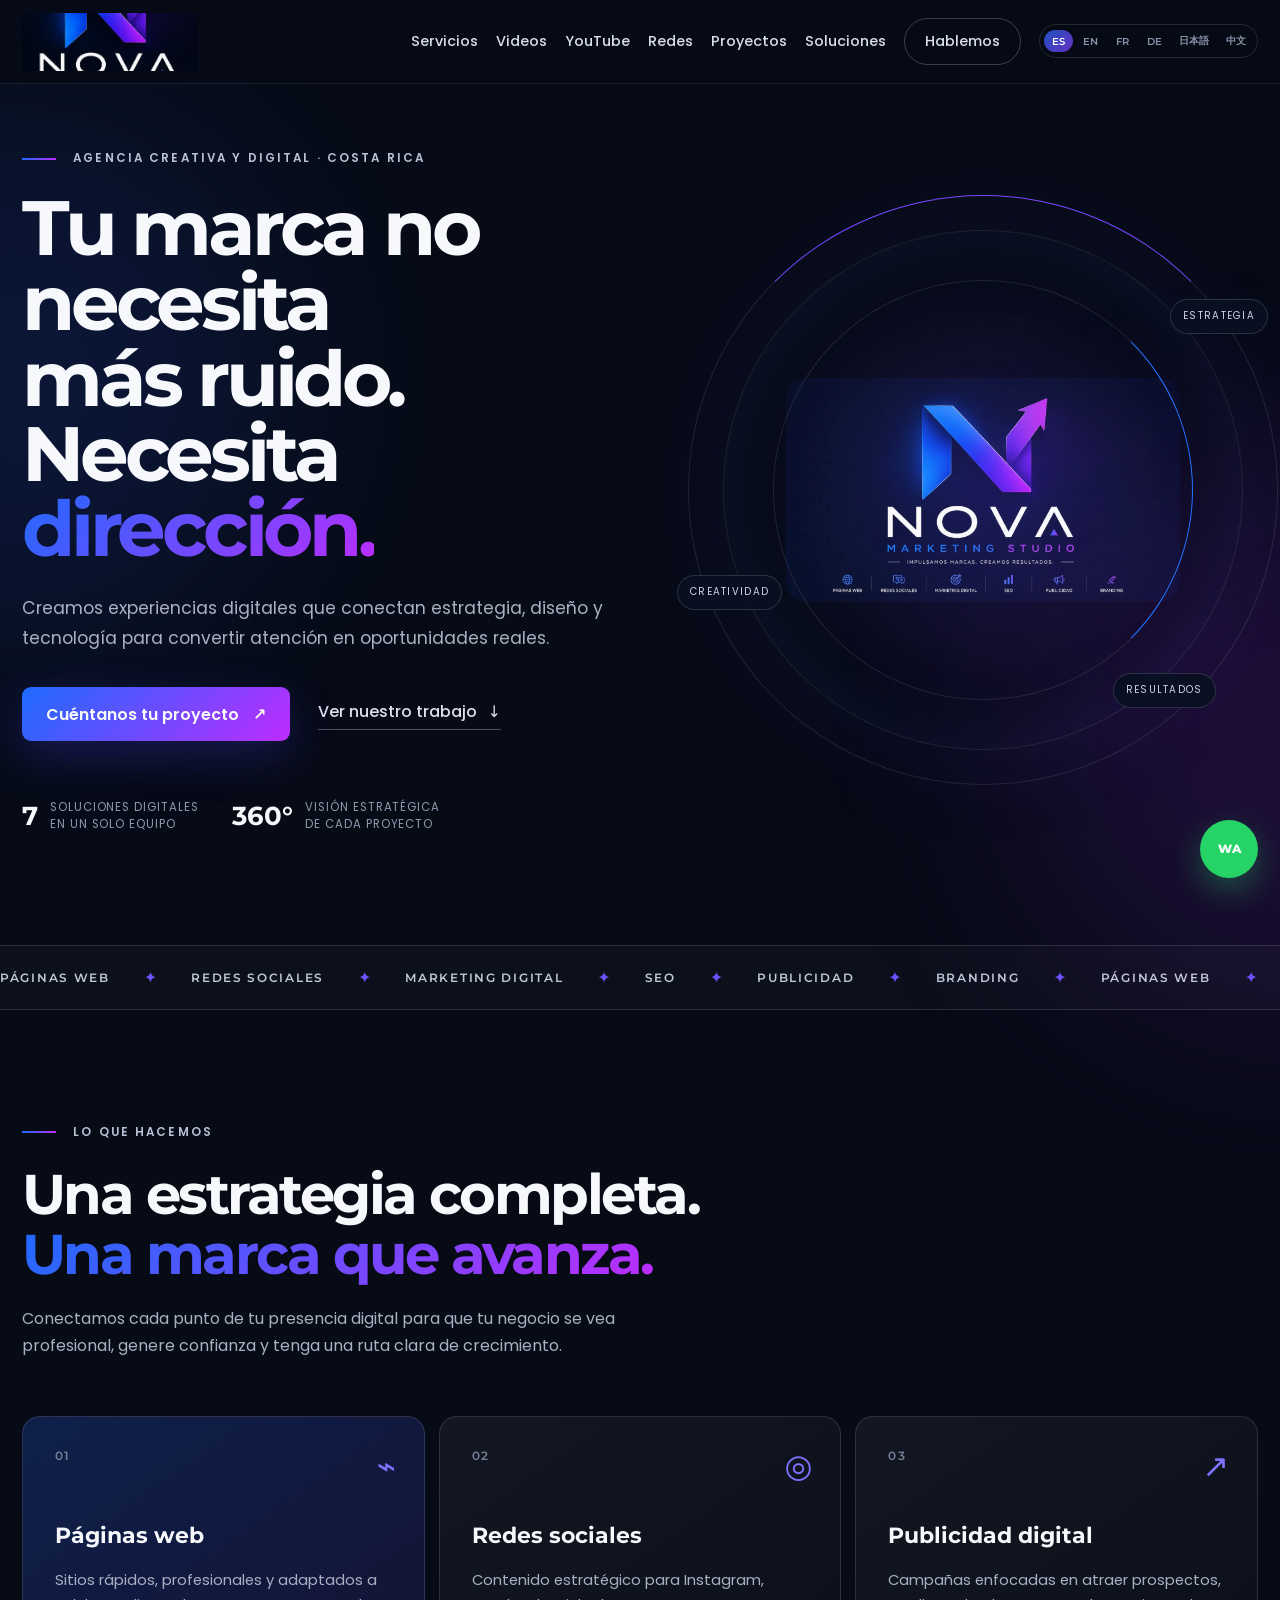
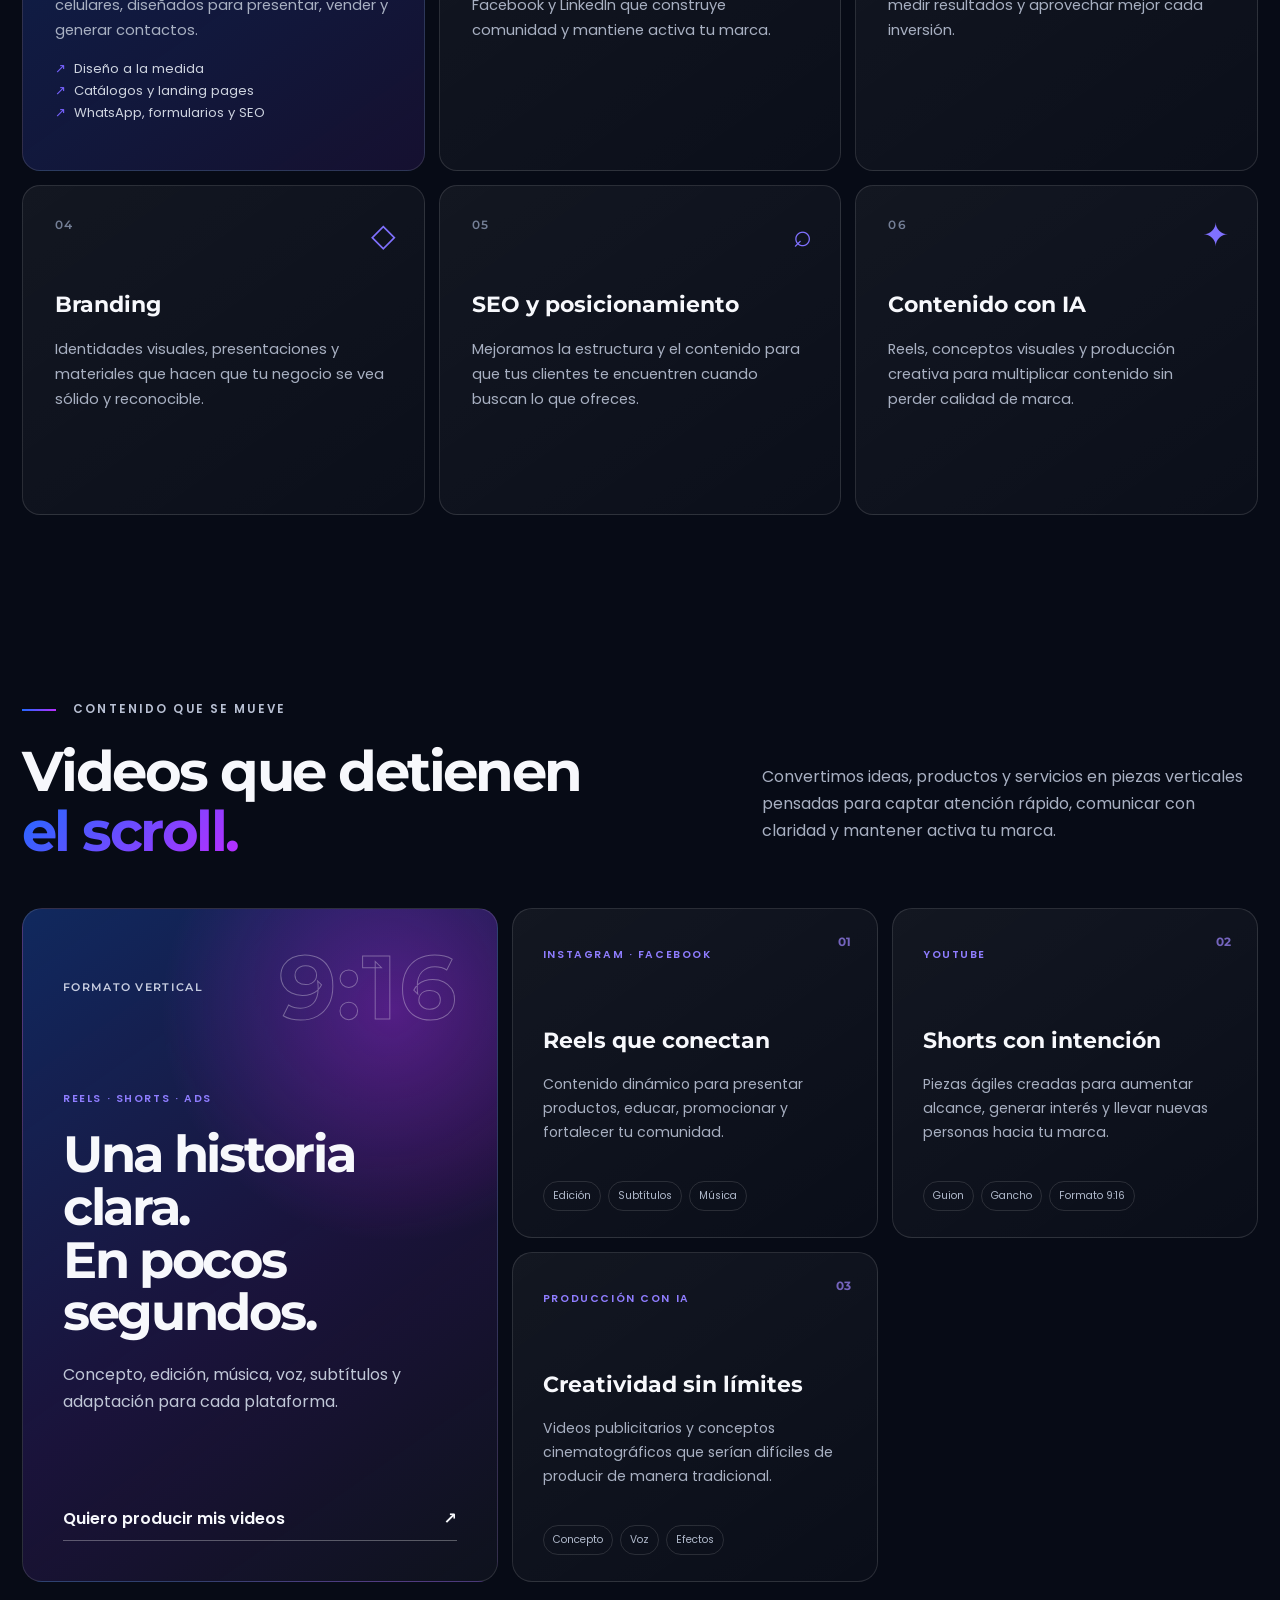
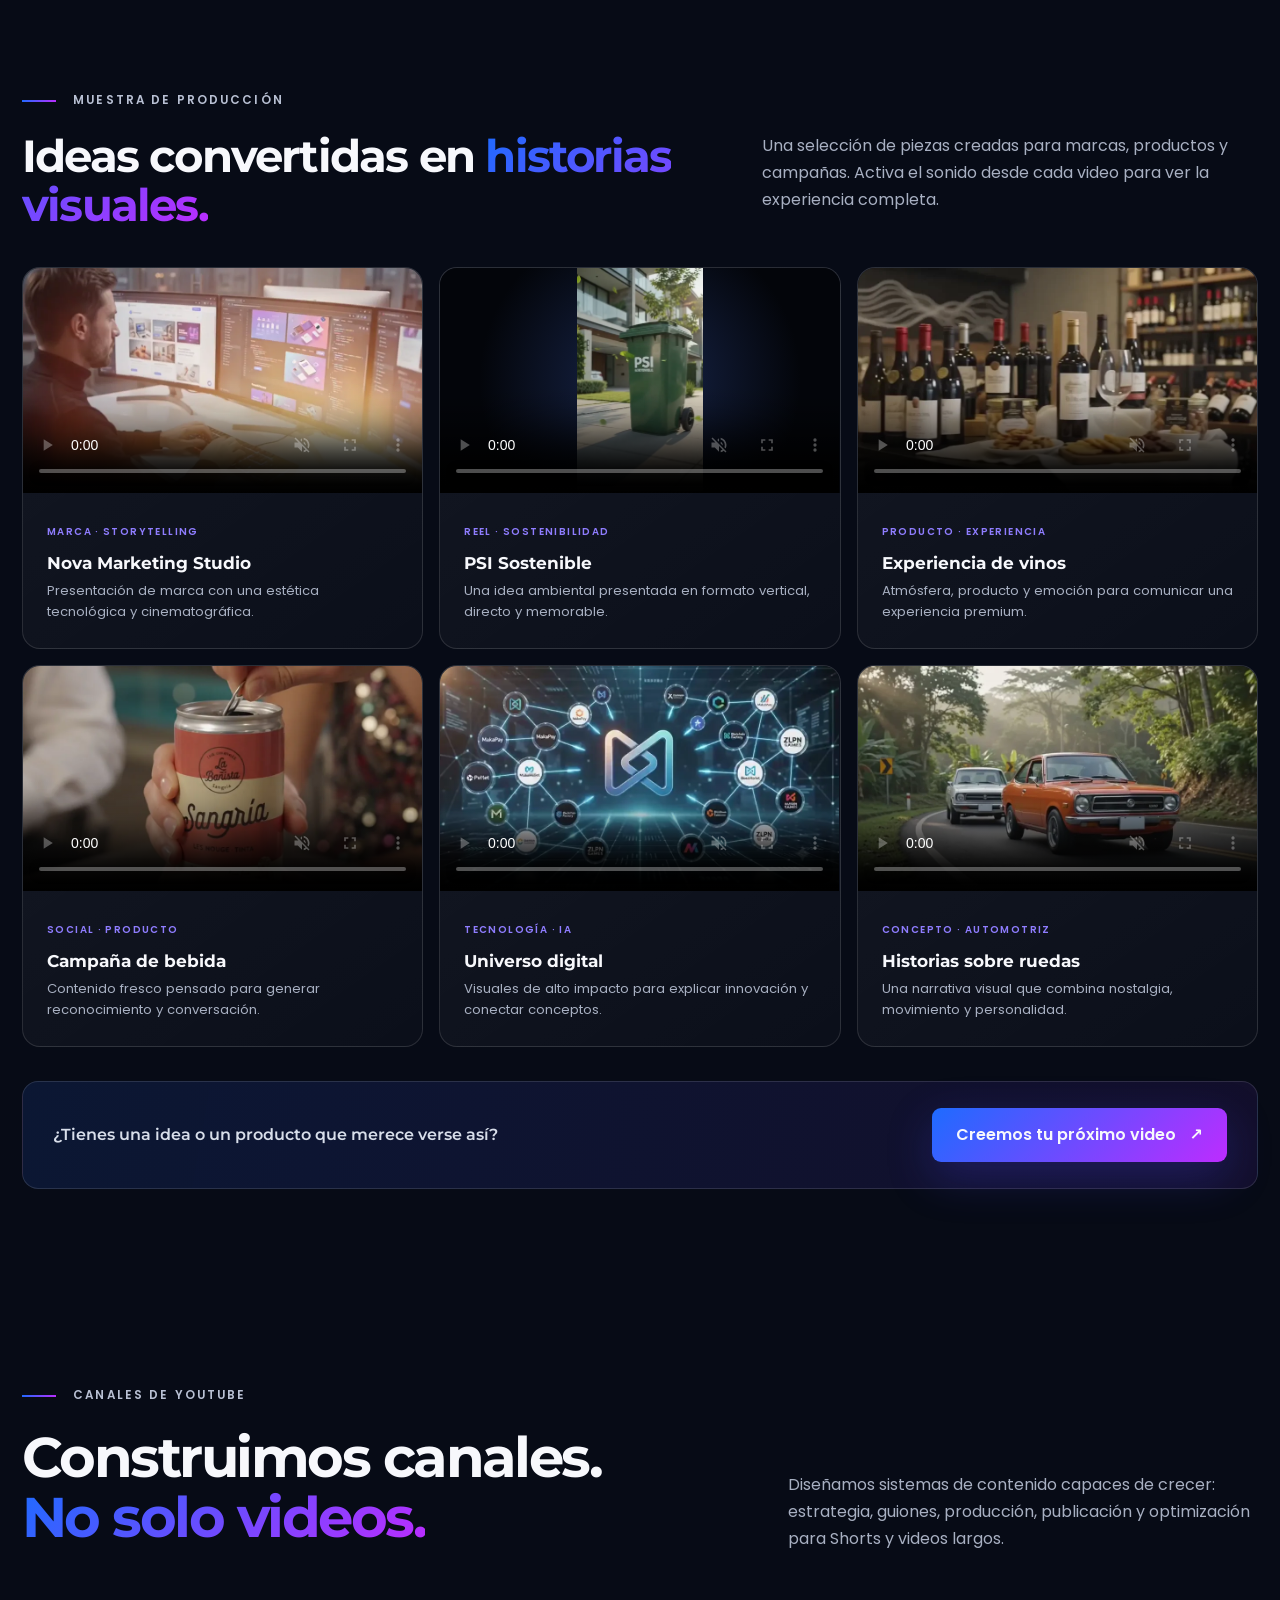
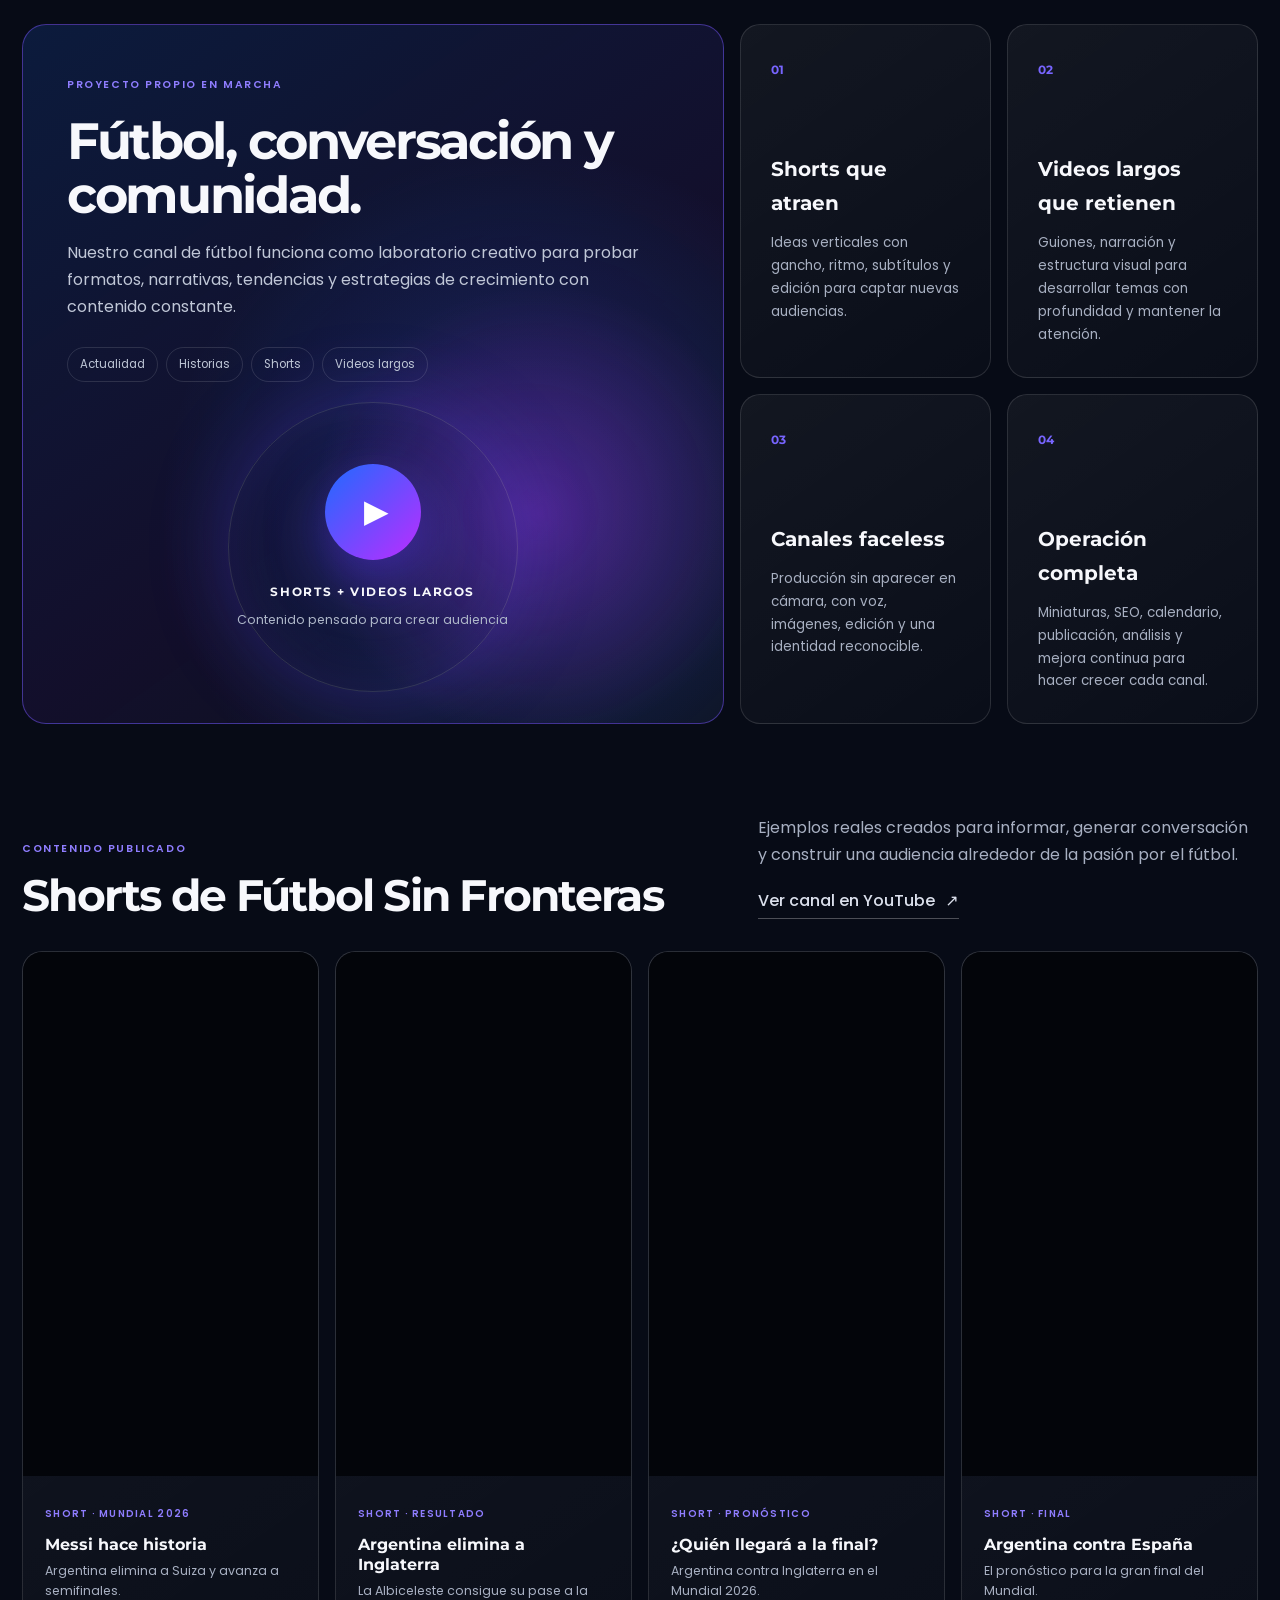
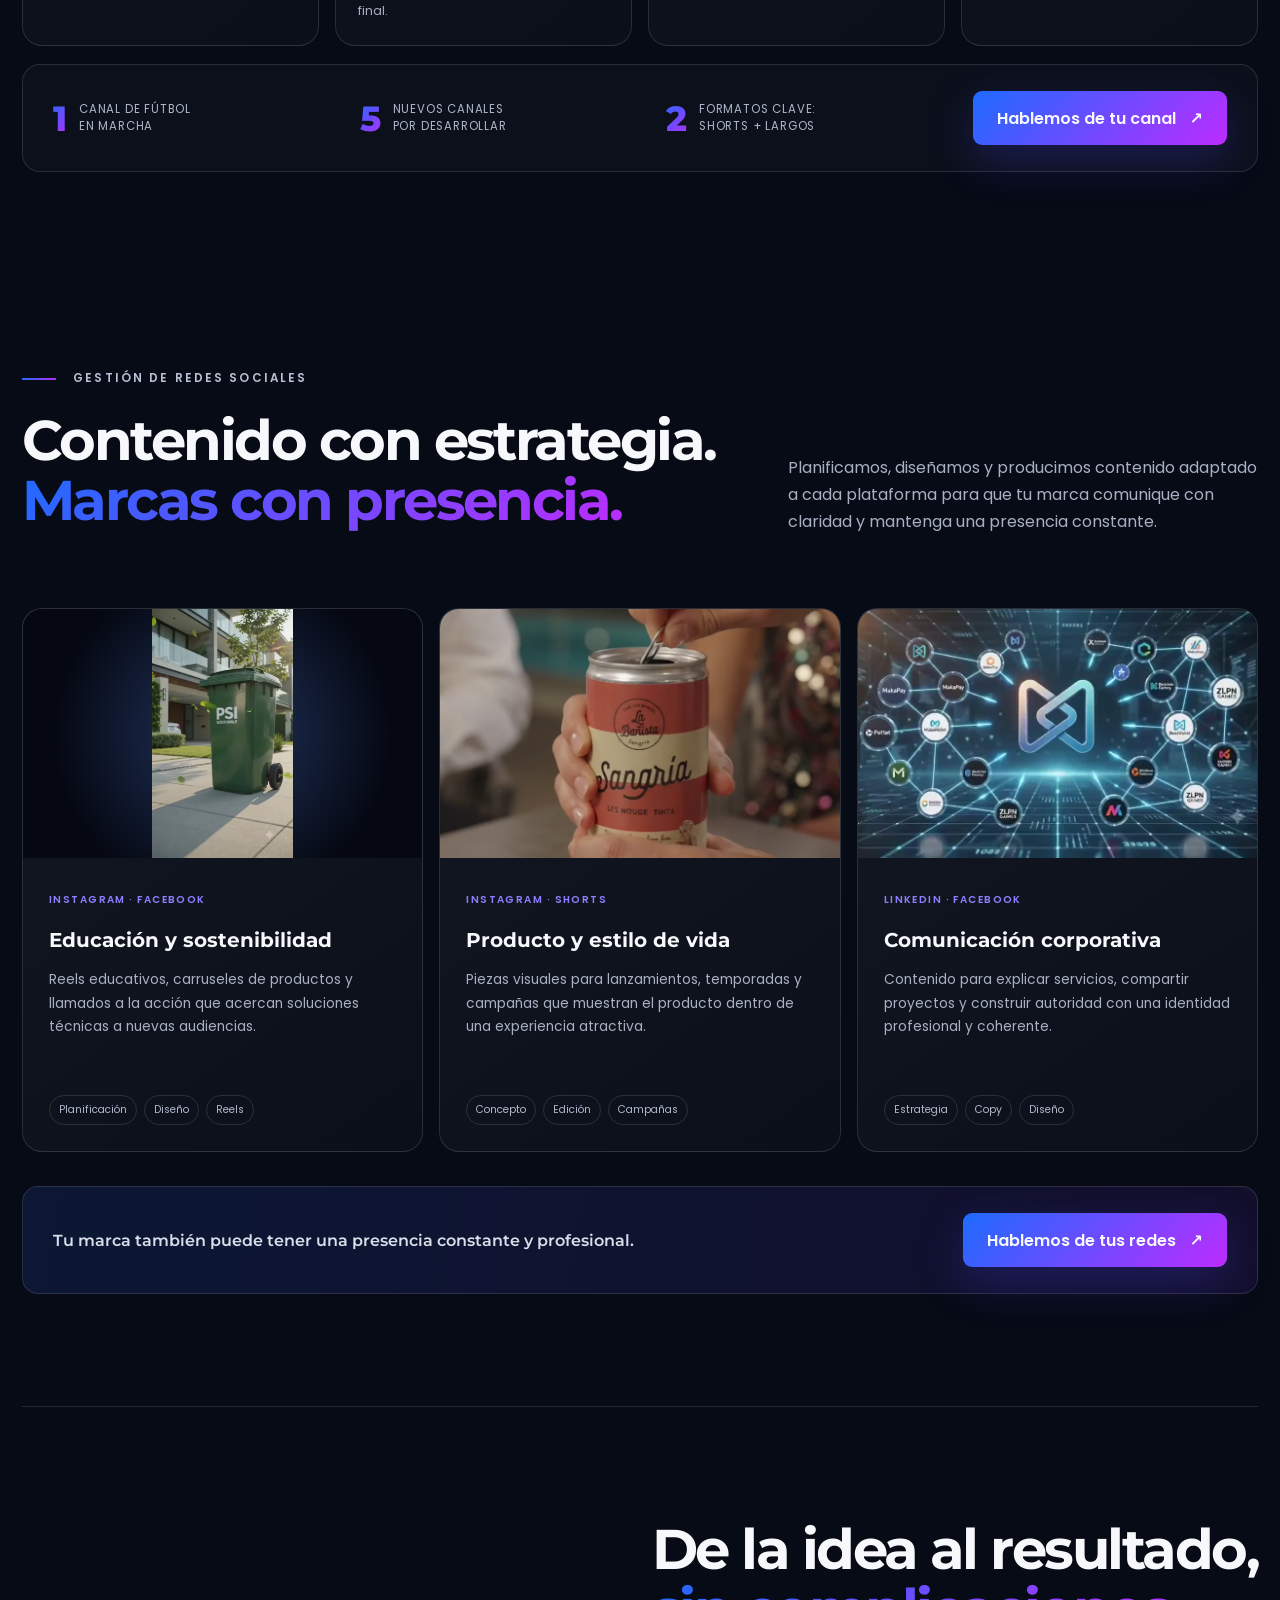
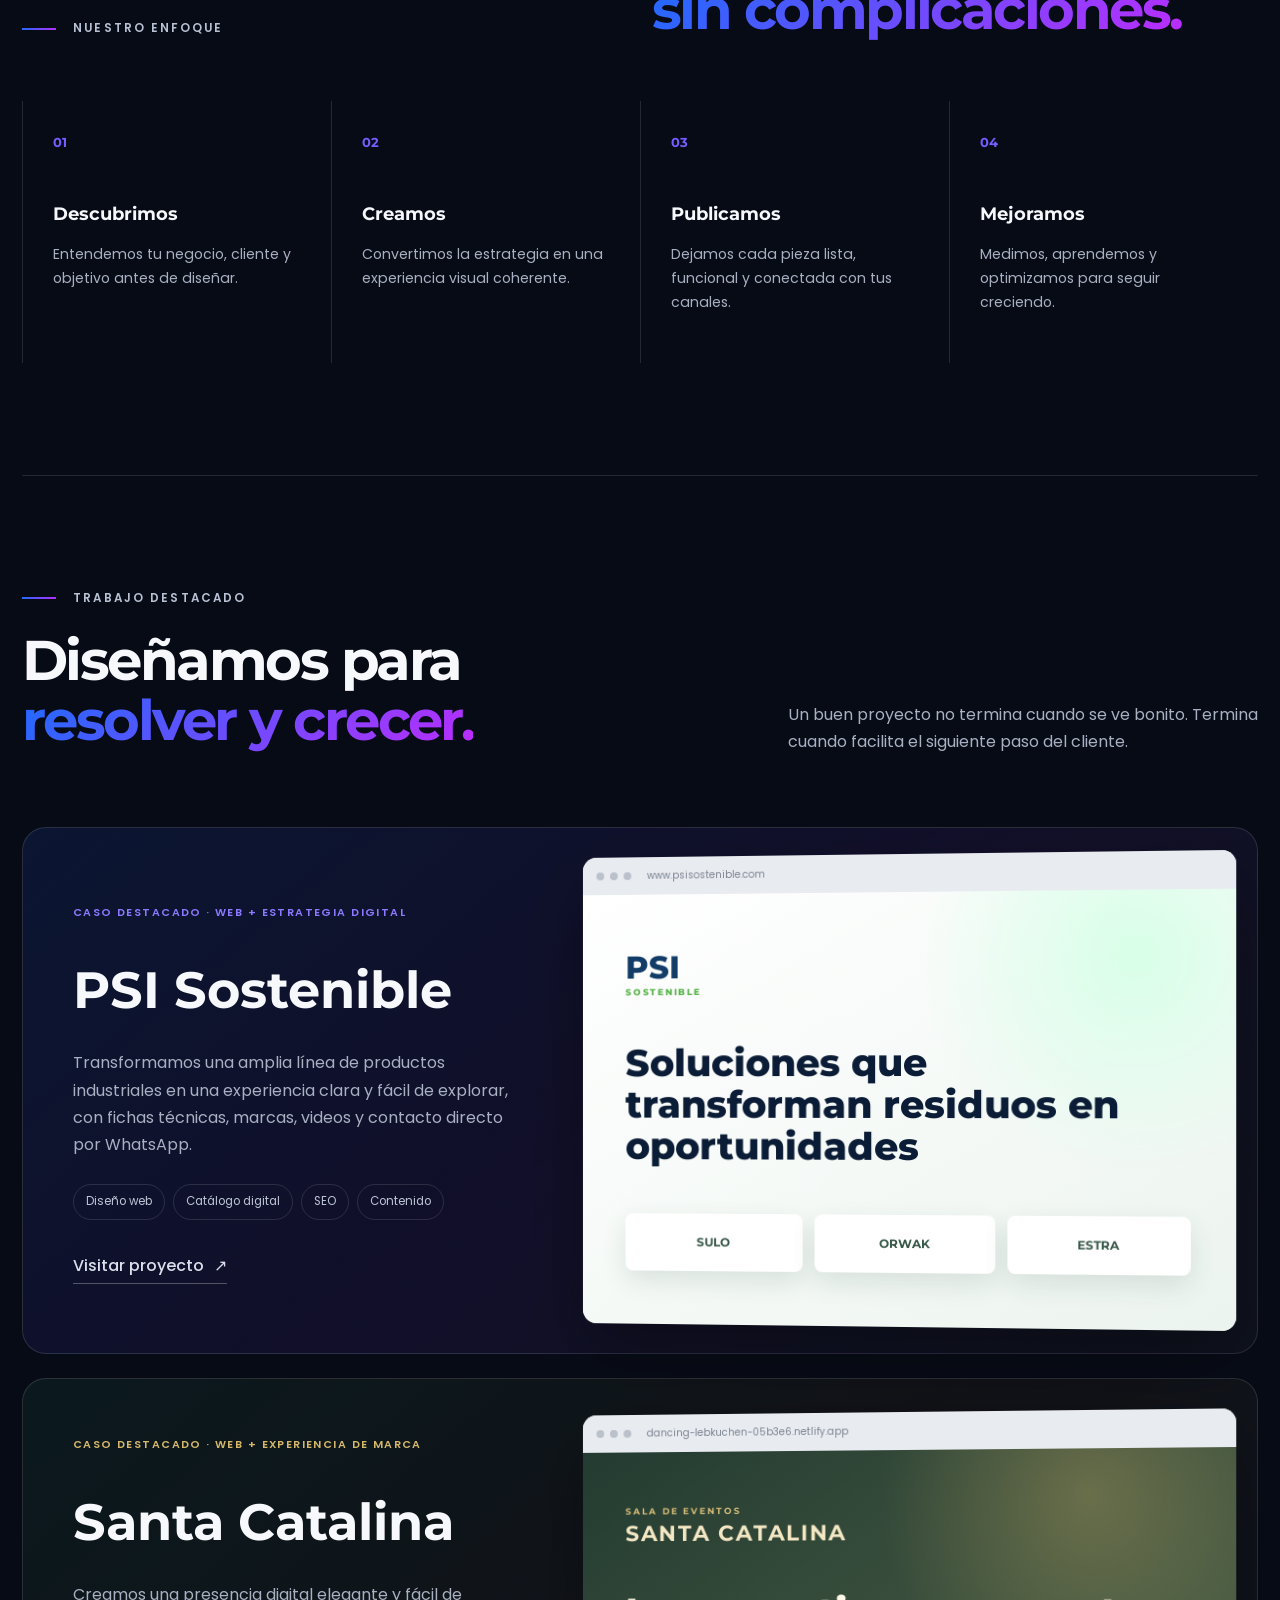
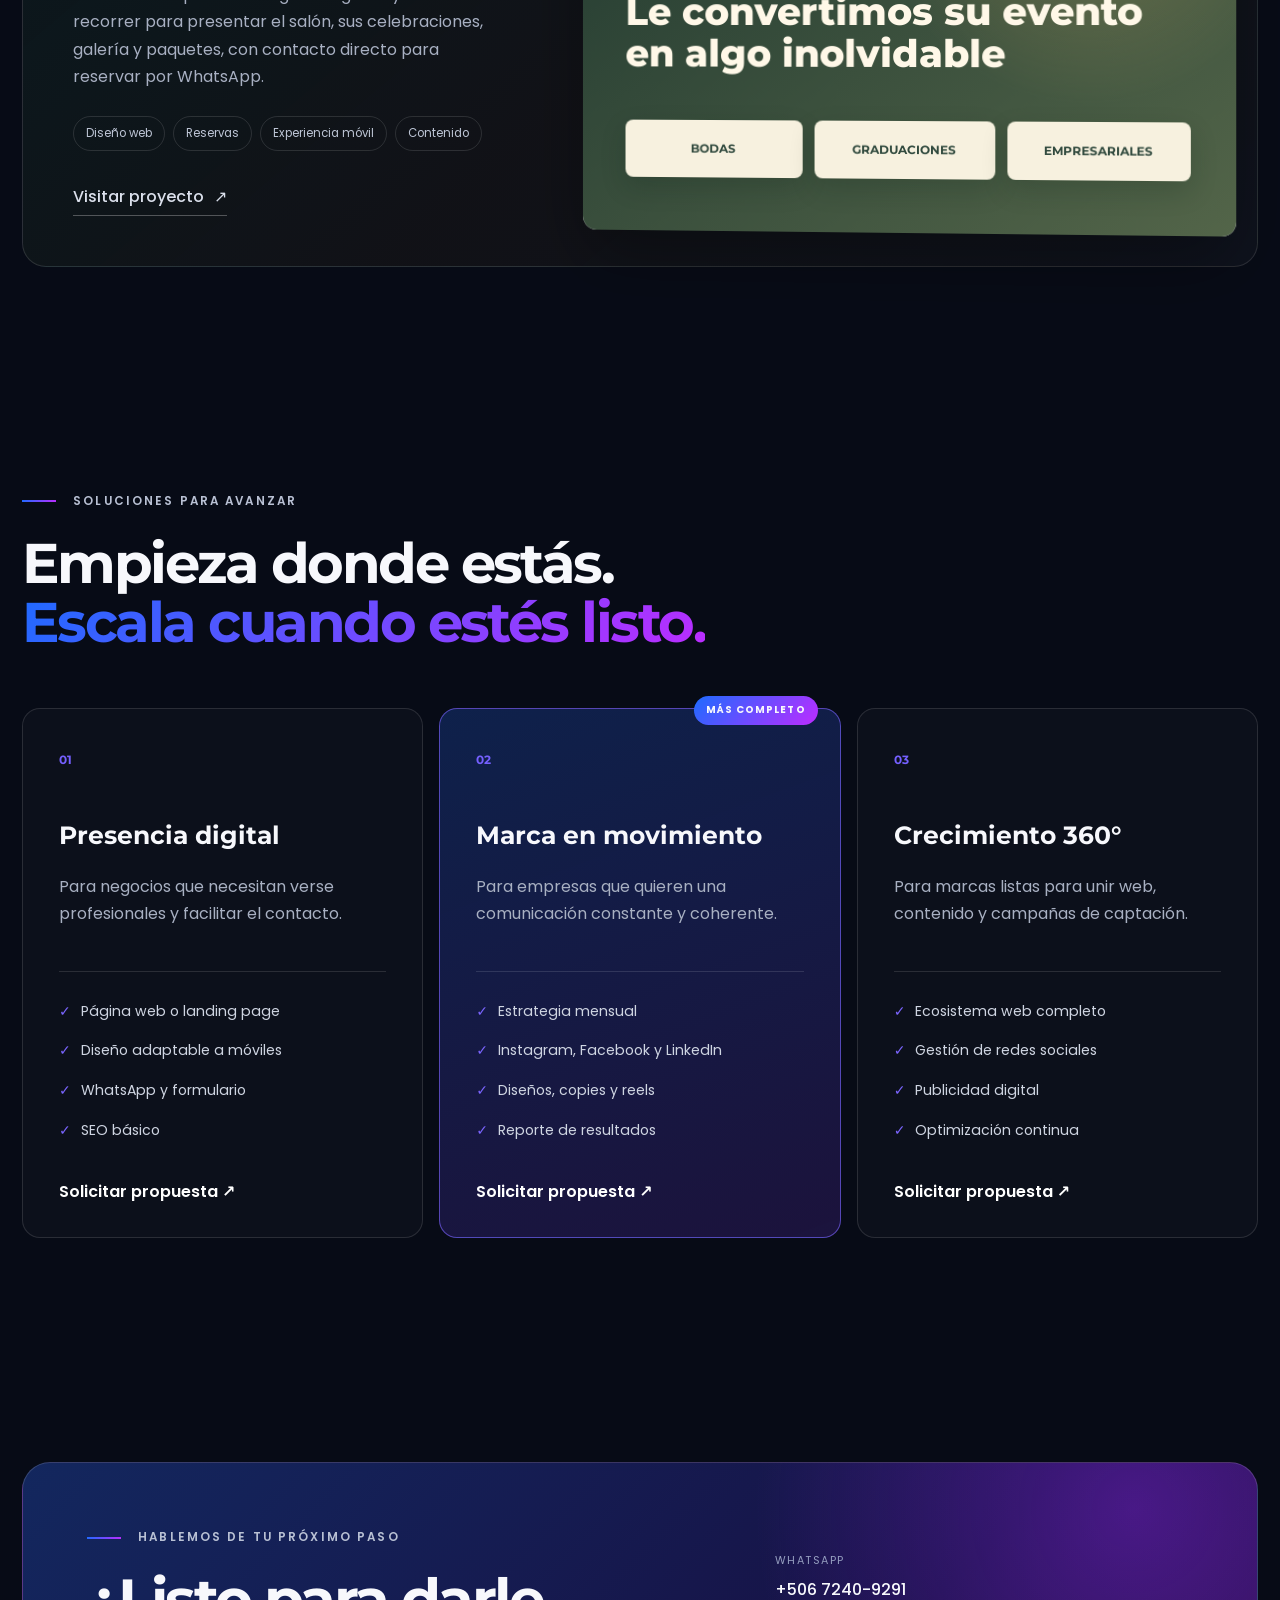
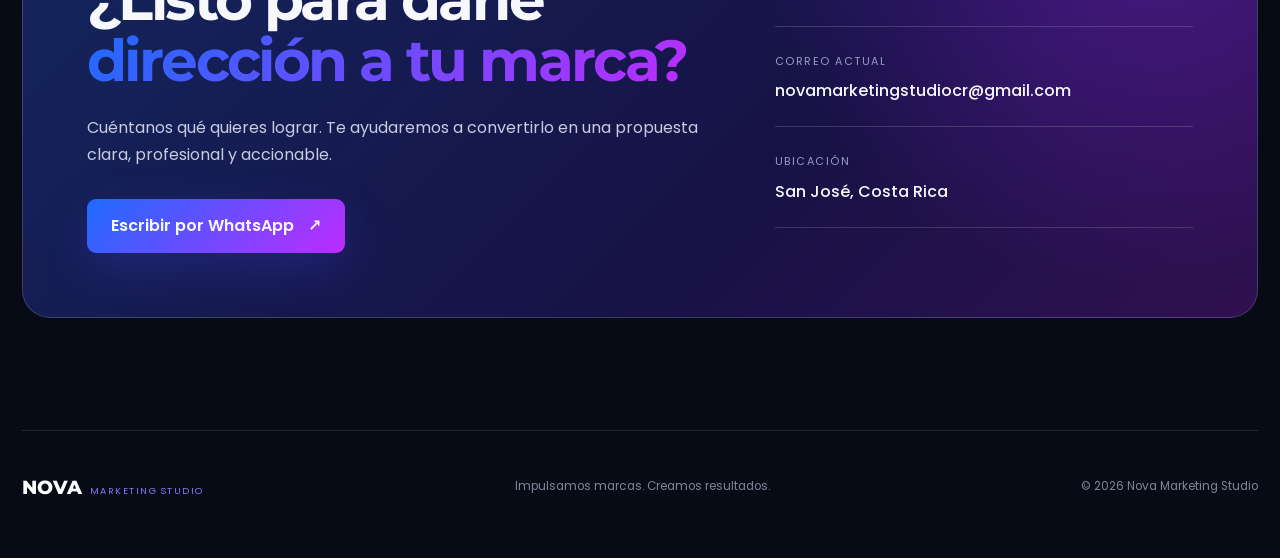
==== index.html @ b2b5439e "Versión inicial de Nova Marketing" ====
<!doctype html>
<html lang="es">
<head>
  <meta charset="utf-8">
  <meta name="viewport" content="width=device-width, initial-scale=1">
  <title>Nova Marketing Studio | Impulsamos marcas</title>
  <meta name="description" content="Agencia boutique en Costa Rica: páginas web, redes sociales, canales de YouTube, videos, marketing digital, SEO, branding y contenido con IA.">
  <meta name="theme-color" content="#070b16">
  <link rel="canonical" href="https://nova-marketing-studio.pages.dev/">
  <link rel="alternate" hreflang="es" href="https://nova-marketing-studio.pages.dev/">
  <link rel="alternate" hreflang="en" href="https://nova-marketing-studio.pages.dev/en/">
  <link rel="alternate" hreflang="fr" href="https://nova-marketing-studio.pages.dev/fr/">
  <link rel="alternate" hreflang="zh-Hans" href="https://nova-marketing-studio.pages.dev/zh/">
  <link rel="alternate" hreflang="de" href="https://nova-marketing-studio.pages.dev/de/">
  <link rel="alternate" hreflang="ja" href="https://nova-marketing-studio.pages.dev/ja/">
  <link rel="alternate" hreflang="x-default" href="https://nova-marketing-studio.pages.dev/">
  <link rel="preconnect" href="https://fonts.googleapis.com">
  <link rel="preconnect" href="https://fonts.gstatic.com" crossorigin>
  <link href="https://fonts.googleapis.com/css2?family=Montserrat:wght@600;700;800&family=Poppins:wght@400;500;600&display=swap" rel="stylesheet">
  <link rel="icon" type="image/svg+xml" href="data:image/svg+xml,%3Csvg xmlns='http://www.w3.org/2000/svg' viewBox='0 0 64 64'%3E%3Cdefs%3E%3ClinearGradient id='g' x1='0' y1='1' x2='1' y2='0'%3E%3Cstop stop-color='%232563eb'/%3E%3Cstop offset='1' stop-color='%237c3aed'/%3E%3C/linearGradient%3E%3C/defs%3E%3Crect width='64' height='64' rx='14' fill='%23070b16'/%3E%3Cpath d='M15 47V17l25 25V22h-6l12-10 9 10h-6v25h-8L23 26v21z' fill='url(%23g)'/%3E%3C/svg%3E">
  <link rel="stylesheet" href="assets/styles.css">
</head>
<body>
  <div class="ambient ambient-one"></div>
  <div class="ambient ambient-two"></div>

  <header class="site-header" id="inicio">
    <a class="brand" href="#inicio" aria-label="Nova Marketing Studio, inicio">
      <img src="assets/nova-brand-dark.webp" alt="Nova Marketing Studio">
    </a>
    <button class="menu-toggle" aria-expanded="false" aria-controls="main-nav" aria-label="Abrir menú">
      <span></span><span></span><span></span>
    </button>
    <nav id="main-nav" aria-label="Navegación principal">
      <a href="#servicios">Servicios</a>
      <a href="#videos">Videos</a>
      <a href="#youtube">YouTube</a>
      <a href="#redes">Redes</a>
      <a href="#proyectos">Proyectos</a>
      <a href="#planes">Soluciones</a>
      <a href="#contacto" class="nav-cta">Hablemos</a>
      <div class="language-switcher" aria-label="Seleccionar idioma"><a class="active" href="/" lang="es" aria-current="page">ES</a><a href="/en/" lang="en">EN</a><a href="/fr/" lang="fr">FR</a><a href="/de/" lang="de">DE</a><a href="/ja/" lang="ja">日本語</a><a href="/zh/" lang="zh-Hans">中文</a></div>
    </nav>
  </header>

  <main>
    <section class="hero section-pad">
      <div class="hero-copy reveal">
        <p class="eyebrow"><span></span> Agencia creativa y digital · Costa Rica</p>
        <h1>Tu marca no necesita<br>más ruido. Necesita <em>dirección.</em></h1>
        <p class="hero-lead">Creamos experiencias digitales que conectan estrategia, diseño y tecnología para convertir atención en oportunidades reales.</p>
        <div class="hero-actions">
          <a class="button button-primary" href="https://wa.me/50672409291?text=Hola%20Nova%2C%20quiero%20impulsar%20mi%20marca" target="_blank" rel="noopener">Cuéntanos tu proyecto <span>↗</span></a>
          <a class="text-link" href="#proyectos">Ver nuestro trabajo <span>↓</span></a>
        </div>
        <div class="hero-proof">
          <div><strong>7</strong><span>soluciones digitales<br>en un solo equipo</span></div>
          <div><strong>360°</strong><span>visión estratégica<br>de cada proyecto</span></div>
        </div>
      </div>
      <div class="hero-visual reveal delay-1" aria-hidden="true">
        <div class="orbit orbit-one"></div>
        <div class="orbit orbit-two"></div>
        <div class="brand-stage">
          <img src="assets/nova-brand-dark.webp" alt="">
          <div class="stage-chip chip-one">ESTRATEGIA</div>
          <div class="stage-chip chip-two">CREATIVIDAD</div>
          <div class="stage-chip chip-three">RESULTADOS</div>
        </div>
      </div>
    </section>

    <section class="marquee" aria-label="Servicios principales">
      <div class="marquee-track">
        <span>PÁGINAS WEB</span><i>✦</i><span>REDES SOCIALES</span><i>✦</i><span>MARKETING DIGITAL</span><i>✦</i><span>SEO</span><i>✦</i><span>PUBLICIDAD</span><i>✦</i><span>BRANDING</span><i>✦</i>
        <span>PÁGINAS WEB</span><i>✦</i><span>REDES SOCIALES</span><i>✦</i><span>MARKETING DIGITAL</span><i>✦</i><span>SEO</span><i>✦</i><span>PUBLICIDAD</span><i>✦</i><span>BRANDING</span><i>✦</i>
      </div>
    </section>

    <section class="services section-pad" id="servicios">
      <div class="section-intro reveal">
        <p class="eyebrow"><span></span> Lo que hacemos</p>
        <h2>Una estrategia completa.<br><em>Una marca que avanza.</em></h2>
        <p>Conectamos cada punto de tu presencia digital para que tu negocio se vea profesional, genere confianza y tenga una ruta clara de crecimiento.</p>
      </div>
      <div class="service-grid">
        <article class="service-card featured reveal">
          <div class="service-number">01</div>
          <div class="service-icon">⌁</div>
          <h3>Páginas web</h3>
          <p>Sitios rápidos, profesionales y adaptados a celulares, diseñados para presentar, vender y generar contactos.</p>
          <ul><li>Diseño a la medida</li><li>Catálogos y landing pages</li><li>WhatsApp, formularios y SEO</li></ul>
        </article>
        <article class="service-card reveal delay-1">
          <div class="service-number">02</div>
          <div class="service-icon">◎</div>
          <h3>Redes sociales</h3>
          <p>Contenido estratégico para Instagram, Facebook y LinkedIn que construye comunidad y mantiene activa tu marca.</p>
        </article>
        <article class="service-card reveal delay-2">
          <div class="service-number">03</div>
          <div class="service-icon">↗</div>
          <h3>Publicidad digital</h3>
          <p>Campañas enfocadas en atraer prospectos, medir resultados y aprovechar mejor cada inversión.</p>
        </article>
        <article class="service-card reveal">
          <div class="service-number">04</div>
          <div class="service-icon">◇</div>
          <h3>Branding</h3>
          <p>Identidades visuales, presentaciones y materiales que hacen que tu negocio se vea sólido y reconocible.</p>
        </article>
        <article class="service-card reveal delay-1">
          <div class="service-number">05</div>
          <div class="service-icon">⌕</div>
          <h3>SEO y posicionamiento</h3>
          <p>Mejoramos la estructura y el contenido para que tus clientes te encuentren cuando buscan lo que ofreces.</p>
        </article>
        <article class="service-card reveal delay-2">
          <div class="service-number">06</div>
          <div class="service-icon">✦</div>
          <h3>Contenido con IA</h3>
          <p>Reels, conceptos visuales y producción creativa para multiplicar contenido sin perder calidad de marca.</p>
        </article>
      </div>
    </section>

    <section class="video-lab section-pad" id="videos">
      <div class="video-lab-head reveal">
        <div>
          <p class="eyebrow"><span></span> Contenido que se mueve</p>
          <h2>Videos que detienen<br><em>el scroll.</em></h2>
        </div>
        <p>Convertimos ideas, productos y servicios en piezas verticales pensadas para captar atención rápido, comunicar con claridad y mantener activa tu marca.</p>
      </div>
      <div class="video-grid">
        <article class="format-card format-main reveal">
          <div class="format-top"><span>FORMATO VERTICAL</span><strong>9:16</strong></div>
          <div class="format-copy"><small>REELS · SHORTS · ADS</small><h3>Una historia clara.<br>En pocos segundos.</h3><p>Concepto, edición, música, voz, subtítulos y adaptación para cada plataforma.</p></div>
          <a href="https://wa.me/50672409291?text=Hola%20Nova%2C%20quiero%20producir%20videos%20para%20mis%20redes" target="_blank" rel="noopener">Quiero producir mis videos <span>↗</span></a>
        </article>
        <article class="format-card reveal delay-1">
          <span class="platform-number">01</span>
          <small>INSTAGRAM · FACEBOOK</small>
          <h3>Reels que conectan</h3>
          <p>Contenido dinámico para presentar productos, educar, promocionar y fortalecer tu comunidad.</p>
          <div class="format-tags"><span>Edición</span><span>Subtítulos</span><span>Música</span></div>
        </article>
        <article class="format-card reveal delay-2">
          <span class="platform-number">02</span>
          <small>YOUTUBE</small>
          <h3>Shorts con intención</h3>
          <p>Piezas ágiles creadas para aumentar alcance, generar interés y llevar nuevas personas hacia tu marca.</p>
          <div class="format-tags"><span>Guion</span><span>Gancho</span><span>Formato 9:16</span></div>
        </article>
        <article class="format-card reveal delay-3">
          <span class="platform-number">03</span>
          <small>PRODUCCIÓN CON IA</small>
          <h3>Creatividad sin límites</h3>
          <p>Videos publicitarios y conceptos cinematográficos que serían difíciles de producir de manera tradicional.</p>
          <div class="format-tags"><span>Concepto</span><span>Voz</span><span>Efectos</span></div>
        </article>
      </div>

      <div class="showreel-head reveal">
        <div>
          <p class="eyebrow"><span></span> Muestra de producción</p>
          <h3>Ideas convertidas en <em>historias visuales.</em></h3>
        </div>
        <p>Una selección de piezas creadas para marcas, productos y campañas. Activa el sonido desde cada video para ver la experiencia completa.</p>
      </div>
      <div class="showreel-grid">
        <article class="showreel-card reveal">
          <video controls muted playsinline preload="metadata" poster="assets/posters/nova-estudio-creativo.webp" aria-label="Video de Nova Marketing Studio">
            <source src="assets/videos/nova-estudio-creativo.mp4" type="video/mp4">
          </video>
          <div class="showreel-copy"><small>MARCA · STORYTELLING</small><h4>Nova Marketing Studio</h4><p>Presentación de marca con una estética tecnológica y cinematográfica.</p></div>
        </article>
        <article class="showreel-card vertical reveal delay-1">
          <video controls muted playsinline preload="metadata" poster="assets/posters/psi-sostenible-reel.webp" aria-label="Reel de PSI Sostenible">
            <source src="assets/videos/psi-sostenible-reel.mp4" type="video/mp4">
          </video>
          <div class="showreel-copy"><small>REEL · SOSTENIBILIDAD</small><h4>PSI Sostenible</h4><p>Una idea ambiental presentada en formato vertical, directo y memorable.</p></div>
        </article>
        <article class="showreel-card reveal delay-2">
          <video controls muted playsinline preload="metadata" poster="assets/posters/experiencia-vinos.webp" aria-label="Video de experiencia de vinos">
            <source src="assets/videos/experiencia-vinos.mp4" type="video/mp4">
          </video>
          <div class="showreel-copy"><small>PRODUCTO · EXPERIENCIA</small><h4>Experiencia de vinos</h4><p>Atmósfera, producto y emoción para comunicar una experiencia premium.</p></div>
        </article>
        <article class="showreel-card reveal">
          <video controls muted playsinline preload="metadata" poster="assets/posters/campana-bebida-social.webp" aria-label="Campaña social para bebida">
            <source src="assets/videos/campana-bebida-social.mp4" type="video/mp4">
          </video>
          <div class="showreel-copy"><small>SOCIAL · PRODUCTO</small><h4>Campaña de bebida</h4><p>Contenido fresco pensado para generar reconocimiento y conversación.</p></div>
        </article>
        <article class="showreel-card reveal delay-1">
          <video controls muted playsinline preload="metadata" poster="assets/posters/tecnologia-con-ia.webp" aria-label="Video tecnológico creado con inteligencia artificial">
            <source src="assets/videos/tecnologia-con-ia.mp4" type="video/mp4">
          </video>
          <div class="showreel-copy"><small>TECNOLOGÍA · IA</small><h4>Universo digital</h4><p>Visuales de alto impacto para explicar innovación y conectar conceptos.</p></div>
        </article>
        <article class="showreel-card reveal delay-2">
          <video controls muted playsinline preload="metadata" poster="assets/posters/historia-automotriz.webp" aria-label="Video de historia automotriz">
            <source src="assets/videos/historia-automotriz.mp4" type="video/mp4">
          </video>
          <div class="showreel-copy"><small>CONCEPTO · AUTOMOTRIZ</small><h4>Historias sobre ruedas</h4><p>Una narrativa visual que combina nostalgia, movimiento y personalidad.</p></div>
        </article>
      </div>
      <div class="showreel-cta reveal">
        <p>¿Tienes una idea o un producto que merece verse así?</p>
        <a class="button button-primary" href="https://wa.me/50672409291?text=Hola%20Nova%2C%20quiero%20crear%20un%20video%20para%20mi%20marca" target="_blank" rel="noopener">Creemos tu próximo video <span>↗</span></a>
      </div>
    </section>

    <section class="youtube-studio section-pad" id="youtube">
      <div class="section-intro split reveal">
        <div><p class="eyebrow"><span></span> Canales de YouTube</p><h2>Construimos canales.<br><em>No solo videos.</em></h2></div>
        <p>Diseñamos sistemas de contenido capaces de crecer: estrategia, guiones, producción, publicación y optimización para Shorts y videos largos.</p>
      </div>
      <div class="youtube-overview">
        <article class="youtube-feature reveal">
          <div class="youtube-feature-copy">
            <small>PROYECTO PROPIO EN MARCHA</small>
            <h3>Fútbol, conversación y comunidad.</h3>
            <p>Nuestro canal de fútbol funciona como laboratorio creativo para probar formatos, narrativas, tendencias y estrategias de crecimiento con contenido constante.</p>
            <div class="tag-row"><span>Actualidad</span><span>Historias</span><span>Shorts</span><span>Videos largos</span></div>
          </div>
          <div class="youtube-visual" aria-hidden="true">
            <div class="youtube-orbit"></div>
            <div class="play-mark">▶</div>
            <b>SHORTS + VIDEOS LARGOS</b>
            <span>Contenido pensado para crear audiencia</span>
          </div>
        </article>
        <div class="youtube-capabilities">
          <article class="youtube-card reveal"><span>01</span><h3>Shorts que atraen</h3><p>Ideas verticales con gancho, ritmo, subtítulos y edición para captar nuevas audiencias.</p></article>
          <article class="youtube-card reveal delay-1"><span>02</span><h3>Videos largos que retienen</h3><p>Guiones, narración y estructura visual para desarrollar temas con profundidad y mantener la atención.</p></article>
          <article class="youtube-card reveal delay-2"><span>03</span><h3>Canales faceless</h3><p>Producción sin aparecer en cámara, con voz, imágenes, edición y una identidad reconocible.</p></article>
          <article class="youtube-card reveal delay-3"><span>04</span><h3>Operación completa</h3><p>Miniaturas, SEO, calendario, publicación, análisis y mejora continua para hacer crecer cada canal.</p></article>
        </div>
      </div>
      <div class="youtube-portfolio-head reveal">
        <div><small>CONTENIDO PUBLICADO</small><h3>Shorts de Fútbol Sin Fronteras</h3></div>
        <div><p>Ejemplos reales creados para informar, generar conversación y construir una audiencia alrededor de la pasión por el fútbol.</p><a class="text-link" href="https://www.youtube.com/@FutbolSinFronterasTV" target="_blank" rel="noopener">Ver canal en YouTube <span>↗</span></a></div>
      </div>
      <div class="youtube-shorts-grid">
        <article class="youtube-short reveal">
          <iframe src="https://www.youtube-nocookie.com/embed/4aHSxVU0PXg" title="Messi hace historia: Argentina en semifinales" loading="lazy" allow="accelerometer; autoplay; clipboard-write; encrypted-media; gyroscope; picture-in-picture; web-share" allowfullscreen></iframe>
          <div><small>SHORT · MUNDIAL 2026</small><h4>Messi hace historia</h4><p>Argentina elimina a Suiza y avanza a semifinales.</p></div>
        </article>
        <article class="youtube-short reveal delay-1">
          <iframe src="https://www.youtube-nocookie.com/embed/egiSXJBO6AU" title="Argentina elimina a Inglaterra" loading="lazy" allow="accelerometer; autoplay; clipboard-write; encrypted-media; gyroscope; picture-in-picture; web-share" allowfullscreen></iframe>
          <div><small>SHORT · RESULTADO</small><h4>Argentina elimina a Inglaterra</h4><p>La Albiceleste consigue su pase a la final.</p></div>
        </article>
        <article class="youtube-short reveal delay-2">
          <iframe src="https://www.youtube-nocookie.com/embed/ZM1euYjRQYs" title="Argentina contra Inglaterra: quién llegará a la final" loading="lazy" allow="accelerometer; autoplay; clipboard-write; encrypted-media; gyroscope; picture-in-picture; web-share" allowfullscreen></iframe>
          <div><small>SHORT · PRONÓSTICO</small><h4>¿Quién llegará a la final?</h4><p>Argentina contra Inglaterra en el Mundial 2026.</p></div>
        </article>
        <article class="youtube-short reveal delay-3">
          <iframe src="https://www.youtube-nocookie.com/embed/JiclaM4VpYQ" title="Argentina contra España: final del Mundial" loading="lazy" allow="accelerometer; autoplay; clipboard-write; encrypted-media; gyroscope; picture-in-picture; web-share" allowfullscreen></iframe>
          <div><small>SHORT · FINAL</small><h4>Argentina contra España</h4><p>El pronóstico para la gran final del Mundial.</p></div>
        </article>
      </div>
      <div class="channel-roadmap reveal">
        <div><strong>1</strong><span>canal de fútbol<br>en marcha</span></div>
        <div><strong>5</strong><span>nuevos canales<br>por desarrollar</span></div>
        <div><strong>2</strong><span>formatos clave:<br>Shorts + largos</span></div>
        <a class="button button-primary" href="https://wa.me/50672409291?text=Hola%20Nova%2C%20quiero%20crear%20o%20hacer%20crecer%20un%20canal%20de%20YouTube" target="_blank" rel="noopener">Hablemos de tu canal <span>↗</span></a>
      </div>
    </section>

    <section class="social-work section-pad" id="redes">
      <div class="section-intro split reveal">
        <div><p class="eyebrow"><span></span> Gestión de redes sociales</p><h2>Contenido con estrategia.<br><em>Marcas con presencia.</em></h2></div>
        <p>Planificamos, diseñamos y producimos contenido adaptado a cada plataforma para que tu marca comunique con claridad y mantenga una presencia constante.</p>
      </div>
      <div class="social-work-grid">
        <article class="social-case reveal">
          <img src="assets/posters/psi-sostenible-reel.webp" alt="Ejemplo de contenido para PSI Sostenible" loading="lazy">
          <div class="social-case-copy"><small>INSTAGRAM · FACEBOOK</small><h3>Educación y sostenibilidad</h3><p>Reels educativos, carruseles de productos y llamados a la acción que acercan soluciones técnicas a nuevas audiencias.</p><div class="format-tags static"><span>Planificación</span><span>Diseño</span><span>Reels</span></div></div>
        </article>
        <article class="social-case reveal delay-1">
          <img src="assets/posters/campana-bebida-social.webp" alt="Ejemplo de campaña para una bebida" loading="lazy">
          <div class="social-case-copy"><small>INSTAGRAM · SHORTS</small><h3>Producto y estilo de vida</h3><p>Piezas visuales para lanzamientos, temporadas y campañas que muestran el producto dentro de una experiencia atractiva.</p><div class="format-tags static"><span>Concepto</span><span>Edición</span><span>Campañas</span></div></div>
        </article>
        <article class="social-case reveal delay-2">
          <img src="assets/posters/tecnologia-con-ia.webp" alt="Ejemplo de comunicación tecnológica y corporativa" loading="lazy">
          <div class="social-case-copy"><small>LINKEDIN · FACEBOOK</small><h3>Comunicación corporativa</h3><p>Contenido para explicar servicios, compartir proyectos y construir autoridad con una identidad profesional y coherente.</p><div class="format-tags static"><span>Estrategia</span><span>Copy</span><span>Diseño</span></div></div>
        </article>
      </div>
      <div class="showreel-cta reveal">
        <p>Tu marca también puede tener una presencia constante y profesional.</p>
        <a class="button button-primary" href="https://wa.me/50672409291?text=Hola%20Nova%2C%20quiero%20informaci%C3%B3n%20sobre%20manejo%20de%20redes%20sociales" target="_blank" rel="noopener">Hablemos de tus redes <span>↗</span></a>
      </div>
    </section>

    <section class="process section-pad">
      <div class="process-head reveal">
        <p class="eyebrow"><span></span> Nuestro enfoque</p>
        <h2>De la idea al resultado,<br><em>sin complicaciones.</em></h2>
      </div>
      <div class="process-steps">
        <article class="reveal"><b>01</b><h3>Descubrimos</h3><p>Entendemos tu negocio, cliente y objetivo antes de diseñar.</p></article>
        <article class="reveal delay-1"><b>02</b><h3>Creamos</h3><p>Convertimos la estrategia en una experiencia visual coherente.</p></article>
        <article class="reveal delay-2"><b>03</b><h3>Publicamos</h3><p>Dejamos cada pieza lista, funcional y conectada con tus canales.</p></article>
        <article class="reveal delay-3"><b>04</b><h3>Mejoramos</h3><p>Medimos, aprendemos y optimizamos para seguir creciendo.</p></article>
      </div>
    </section>

    <section class="projects section-pad" id="proyectos">
      <div class="section-intro split reveal">
        <div><p class="eyebrow"><span></span> Trabajo destacado</p><h2>Diseñamos para<br><em>resolver y crecer.</em></h2></div>
        <p>Un buen proyecto no termina cuando se ve bonito. Termina cuando facilita el siguiente paso del cliente.</p>
      </div>
      <article class="project-feature reveal">
        <div class="project-copy">
          <span class="case-label">CASO DESTACADO · WEB + ESTRATEGIA DIGITAL</span>
          <h3>PSI Sostenible</h3>
          <p>Transformamos una amplia línea de productos industriales en una experiencia clara y fácil de explorar, con fichas técnicas, marcas, videos y contacto directo por WhatsApp.</p>
          <div class="tag-row"><span>Diseño web</span><span>Catálogo digital</span><span>SEO</span><span>Contenido</span></div>
          <a class="text-link light" href="https://www.psisostenible.com/" target="_blank" rel="noopener">Visitar proyecto <span>↗</span></a>
        </div>
        <div class="project-preview">
          <div class="browser-bar"><i></i><i></i><i></i><span>www.psisostenible.com</span></div>
          <div class="preview-canvas">
            <div class="preview-logo">PSI <small>SOSTENIBLE</small></div>
            <h4>Soluciones que transforman residuos en oportunidades</h4>
            <div class="preview-products"><div>SULO</div><div>ORWAK</div><div>ESTRA</div></div>
          </div>
        </div>
      </article>
      <article class="project-feature event-feature reveal">
        <div class="project-copy">
          <span class="case-label">CASO DESTACADO · WEB + EXPERIENCIA DE MARCA</span>
          <h3>Santa Catalina</h3>
          <p>Creamos una presencia digital elegante y fácil de recorrer para presentar el salón, sus celebraciones, galería y paquetes, con contacto directo para reservar por WhatsApp.</p>
          <div class="tag-row"><span>Diseño web</span><span>Reservas</span><span>Experiencia móvil</span><span>Contenido</span></div>
          <a class="text-link light" href="https://dancing-lebkuchen-05b3e6.netlify.app/" target="_blank" rel="noopener">Visitar proyecto <span>↗</span></a>
        </div>
        <div class="project-preview event-preview">
          <div class="browser-bar"><i></i><i></i><i></i><span>dancing-lebkuchen-05b3e6.netlify.app</span></div>
          <div class="preview-canvas event-canvas">
            <div class="event-logo"><small>SALA DE EVENTOS</small>SANTA CATALINA</div>
            <h4>Le convertimos su evento en algo inolvidable</h4>
            <div class="preview-products event-services"><div>BODAS</div><div>GRADUACIONES</div><div>EMPRESARIALES</div></div>
          </div>
        </div>
      </article>
    </section>

    <section class="solutions section-pad" id="planes">
      <div class="section-intro reveal">
        <p class="eyebrow"><span></span> Soluciones para avanzar</p>
        <h2>Empieza donde estás.<br><em>Escala cuando estés listo.</em></h2>
      </div>
      <div class="solution-grid">
        <article class="solution-card reveal">
          <span>01</span><h3>Presencia digital</h3><p>Para negocios que necesitan verse profesionales y facilitar el contacto.</p>
          <ul><li>Página web o landing page</li><li>Diseño adaptable a móviles</li><li>WhatsApp y formulario</li><li>SEO básico</li></ul>
          <a href="https://wa.me/50672409291?text=Hola%20Nova%2C%20quiero%20informaci%C3%B3n%20sobre%20Presencia%20Digital" target="_blank" rel="noopener">Solicitar propuesta ↗</a>
        </article>
        <article class="solution-card highlighted reveal delay-1">
          <div class="popular">MÁS COMPLETO</div><span>02</span><h3>Marca en movimiento</h3><p>Para empresas que quieren una comunicación constante y coherente.</p>
          <ul><li>Estrategia mensual</li><li>Instagram, Facebook y LinkedIn</li><li>Diseños, copies y reels</li><li>Reporte de resultados</li></ul>
          <a href="https://wa.me/50672409291?text=Hola%20Nova%2C%20quiero%20informaci%C3%B3n%20sobre%20Marca%20en%20Movimiento" target="_blank" rel="noopener">Solicitar propuesta ↗</a>
        </article>
        <article class="solution-card reveal delay-2">
          <span>03</span><h3>Crecimiento 360°</h3><p>Para marcas listas para unir web, contenido y campañas de captación.</p>
          <ul><li>Ecosistema web completo</li><li>Gestión de redes sociales</li><li>Publicidad digital</li><li>Optimización continua</li></ul>
          <a href="https://wa.me/50672409291?text=Hola%20Nova%2C%20quiero%20informaci%C3%B3n%20sobre%20Crecimiento%20360" target="_blank" rel="noopener">Solicitar propuesta ↗</a>
        </article>
      </div>
    </section>

    <section class="contact section-pad" id="contacto">
      <div class="contact-shell reveal">
        <div class="contact-copy">
          <p class="eyebrow"><span></span> Hablemos de tu próximo paso</p>
          <h2>¿Listo para darle<br><em>dirección a tu marca?</em></h2>
          <p>Cuéntanos qué quieres lograr. Te ayudaremos a convertirlo en una propuesta clara, profesional y accionable.</p>
          <a class="button button-primary" href="https://wa.me/50672409291?text=Hola%20Nova%2C%20quiero%20conversar%20sobre%20mi%20proyecto" target="_blank" rel="noopener">Escribir por WhatsApp <span>↗</span></a>
        </div>
        <div class="contact-details">
          <div><small>WHATSAPP</small><a href="https://wa.me/50672409291" target="_blank" rel="noopener">+506 7240-9291</a></div>
          <div><small>CORREO ACTUAL</small><a href="mailto:novamarketingstudiocr@gmail.com">novamarketingstudiocr@gmail.com</a></div>
          <div><small>UBICACIÓN</small><p>San José, Costa Rica</p></div>
        </div>
      </div>
    </section>
  </main>

  <footer>
    <div class="footer-brand"><strong>NOVA</strong><span>MARKETING STUDIO</span></div>
    <p>Impulsamos marcas. Creamos resultados.</p>
    <p>© <span id="year"></span> Nova Marketing Studio</p>
  </footer>

  <a class="whatsapp-float" href="https://wa.me/50672409291?text=Hola%20Nova%2C%20quiero%20informaci%C3%B3n" target="_blank" rel="noopener" aria-label="Contactar por WhatsApp">WA</a>
  <script src="assets/app.js"></script>
</body>
</html>
---- assets/styles.css ----
:root {
  --ink: #070b16;
  --ink-soft: #0d1426;
  --panel: rgba(18, 27, 48, .72);
  --line: rgba(255, 255, 255, .12);
  --text: #f7f8fc;
  --muted: #a8b0c2;
  --blue: #2563eb;
  --purple: #7c3aed;
  --gradient: linear-gradient(135deg, #1e6bff 0%, #7548ff 55%, #bd2cff 100%);
  --max: 1240px;
}

* { box-sizing: border-box; }
html { scroll-behavior: smooth; }
body {
  margin: 0;
  min-width: 320px;
  background: var(--ink);
  color: var(--text);
  font: 400 1rem/1.7 Poppins, system-ui, sans-serif;
  overflow-x: hidden;
}
a { color: inherit; text-decoration: none; }
img { display: block; max-width: 100%; }
button { font: inherit; }
.section-pad { width: min(var(--max), calc(100% - 44px)); margin: 0 auto; padding: 112px 0; }
.ambient { position: fixed; width: 540px; height: 540px; border-radius: 50%; filter: blur(120px); opacity: .15; pointer-events: none; z-index: -1; }
.ambient-one { background: #245fff; top: 12%; left: -260px; }
.ambient-two { background: #a425ff; top: 52%; right: -290px; }

.site-header {
  position: sticky; top: 0; z-index: 50;
  height: 84px; padding: 0 max(22px, calc((100vw - var(--max))/2));
  display: flex; align-items: center; justify-content: space-between;
  background: rgba(7, 11, 22, .8); backdrop-filter: blur(18px);
  border-bottom: 1px solid rgba(255,255,255,.08);
}
.brand { width: 176px; height: 58px; overflow: hidden; display: flex; align-items: center; }
.brand img { width: 176px; transform: scale(1.65); transform-origin: center; }
nav { display: flex; align-items: center; gap: 18px; }
nav a { color: #d9deeb; font-size: .9rem; font-weight: 500; transition: .25s; }
nav a:hover { color: white; }
.nav-cta { border: 1px solid rgba(255,255,255,.22); border-radius: 999px; padding: 10px 20px; }
.nav-cta:hover { border-color: #7950ff; box-shadow: 0 0 28px rgba(90,72,255,.28); }
.language-switcher { display: flex; align-items: center; gap: 3px; padding: 4px; border: 1px solid var(--line); border-radius: 999px; }
.language-switcher a { min-width: 29px; padding: 5px 7px; border-radius: 999px; color: #8993aa; font: 600 .62rem Montserrat, sans-serif; text-align: center; }
.language-switcher a:hover, .language-switcher a.active { color: white; background: linear-gradient(135deg, rgba(37,99,235,.8), rgba(124,58,237,.8)); }
.menu-toggle { display: none; background: none; border: 0; width: 42px; height: 42px; padding: 9px; }
.menu-toggle span { display: block; height: 2px; background: white; margin: 5px 0; }

.hero { min-height: calc(100vh - 84px); display: grid; grid-template-columns: 1.08fr .92fr; align-items: center; gap: 40px; padding-top: 64px; }
.eyebrow { margin: 0 0 22px; color: #b9c1d4; font-size: .74rem; letter-spacing: .18em; text-transform: uppercase; font-weight: 600; }
.eyebrow span { display: inline-block; width: 34px; height: 2px; background: var(--gradient); vertical-align: middle; margin-right: 12px; }
h1, h2, h3 { font-family: Montserrat, sans-serif; margin-top: 0; }
h1 { max-width: 780px; font-size: clamp(3rem, 6vw, 5.9rem); line-height: .98; letter-spacing: -.055em; margin-bottom: 28px; }
h1 em, h2 em { font-style: normal; color: transparent; background: var(--gradient); background-clip: text; -webkit-background-clip: text; }
.hero-lead { max-width: 650px; color: var(--muted); font-size: 1.08rem; margin-bottom: 34px; }
.hero-actions { display: flex; align-items: center; gap: 28px; flex-wrap: wrap; }
.button { display: inline-flex; align-items: center; justify-content: center; gap: 14px; min-height: 54px; padding: 0 24px; border-radius: 9px; font-weight: 600; transition: .25s; }
.button-primary { background: var(--gradient); box-shadow: 0 15px 45px rgba(67,60,228,.28); }
.button-primary:hover { transform: translateY(-3px); box-shadow: 0 19px 55px rgba(93,58,235,.42); }
.text-link { display: inline-flex; gap: 10px; align-items: center; color: #dbe0ec; font-weight: 500; border-bottom: 1px solid rgba(255,255,255,.28); padding-bottom: 4px; }
.hero-proof { display: flex; gap: 34px; margin-top: 58px; }
.hero-proof div { display: flex; gap: 12px; align-items: center; }
.hero-proof strong { font: 700 1.65rem Montserrat; }
.hero-proof span { color: #8e98ad; font-size: .72rem; line-height: 1.45; text-transform: uppercase; letter-spacing: .08em; }
.hero-visual { min-height: 620px; position: relative; display: grid; place-items: center; }
.brand-stage { width: min(100%, 520px); aspect-ratio: 1; display: grid; place-items: center; border: 1px solid rgba(255,255,255,.09); border-radius: 50%; position: relative; background: radial-gradient(circle, rgba(89,55,236,.22), transparent 62%); box-shadow: inset 0 0 90px rgba(64,91,255,.1), 0 0 120px rgba(68,52,234,.09); }
.brand-stage img { width: 76%; border-radius: 20px; mix-blend-mode: screen; }
.orbit { position: absolute; border: 1px solid rgba(255,255,255,.1); border-radius: 50%; }
.orbit-one { width: 590px; height: 590px; animation: spin 28s linear infinite; border-top-color: #7b49ff; }
.orbit-two { width: 420px; height: 420px; animation: spin 18s linear infinite reverse; border-right-color: #2374ff; }
.stage-chip { position: absolute; padding: 8px 12px; border-radius: 999px; background: rgba(9,16,33,.88); border: 1px solid rgba(255,255,255,.14); font-size: .62rem; letter-spacing: .13em; color: #cfd6e8; backdrop-filter: blur(8px); }
.chip-one { top: 13%; right: -5%; }.chip-two { left: -9%; bottom: 27%; }.chip-three { bottom: 8%; right: 5%; }
@keyframes spin { to { transform: rotate(360deg); } }

.marquee { overflow: hidden; border-block: 1px solid var(--line); background: rgba(255,255,255,.025); }
.marquee-track { width: max-content; display: flex; align-items: center; gap: 34px; padding: 18px 0; animation: marquee 28s linear infinite; }
.marquee span { font: 600 .76rem Montserrat; letter-spacing: .14em; color: #c1c8d8; }
.marquee i { color: #6d52ff; font-style: normal; }
@keyframes marquee { to { transform: translateX(-50%); } }

.section-intro { max-width: 720px; margin-bottom: 56px; }
.section-intro h2, .process-head h2 { font-size: clamp(2.35rem, 4.4vw, 4.7rem); line-height: 1.06; letter-spacing: -.045em; margin-bottom: 22px; }
.section-intro > p:last-child { color: var(--muted); max-width: 640px; }
.service-grid { display: grid; grid-template-columns: repeat(3, 1fr); gap: 14px; }
.service-card { position: relative; min-height: 330px; padding: 32px; border: 1px solid var(--line); border-radius: 18px; background: linear-gradient(145deg, rgba(255,255,255,.05), rgba(255,255,255,.018)); overflow: hidden; transition: .3s; }
.service-card:hover { transform: translateY(-5px); border-color: rgba(92,84,255,.55); box-shadow: 0 22px 60px rgba(0,0,0,.22); }
.service-card.featured { background: linear-gradient(145deg, rgba(37,99,235,.25), rgba(124,58,237,.12)); }
.service-number { color: #747f96; font: 600 .72rem Montserrat; letter-spacing: .13em; }
.service-icon { position: absolute; right: 28px; top: 22px; color: #8071ff; font-size: 2rem; }
.service-card h3 { margin: 54px 0 14px; font-size: 1.35rem; }
.service-card p { color: var(--muted); font-size: .92rem; }
.service-card ul { padding: 0; list-style: none; color: #cdd3df; font-size: .82rem; }
.service-card li::before { content: "↗"; color: #7862ff; margin-right: 8px; }

.video-lab { padding-top: 72px; }
.video-lab-head { display: grid; grid-template-columns: 1.15fr .85fr; align-items: end; gap: 70px; margin-bottom: 48px; }
.video-lab-head h2 { font-size: clamp(2.35rem, 4.4vw, 4.7rem); line-height: 1.06; letter-spacing: -.045em; margin-bottom: 0; }
.video-lab-head > p { color: var(--muted); max-width: 560px; }
.video-grid { display: grid; grid-template-columns: 1.3fr 1fr 1fr; gap: 14px; }
.format-card { min-height: 330px; padding: 30px; border-radius: 20px; border: 1px solid var(--line); background: linear-gradient(145deg, rgba(255,255,255,.05), rgba(255,255,255,.015)); position: relative; overflow: hidden; transition: .3s; }
.format-card:hover { transform: translateY(-5px); border-color: rgba(121,87,255,.58); }
.format-card.format-main { grid-row: span 2; min-height: 674px; padding: 40px; display: flex; flex-direction: column; background: radial-gradient(circle at 78% 15%, rgba(201,39,255,.34), transparent 34%), linear-gradient(145deg, rgba(37,99,235,.34), rgba(124,58,237,.17) 56%, rgba(255,255,255,.03)); }
.format-top { display: flex; align-items: center; justify-content: space-between; color: #c7cde0; font: 600 .68rem Montserrat; letter-spacing: .12em; }
.format-top strong { font-size: clamp(3.8rem, 7vw, 6.7rem); line-height: .85; color: transparent; -webkit-text-stroke: 1px rgba(255,255,255,.32); }
.format-copy { margin: auto 0; }
.format-copy small, .format-card > small { color: #8f7dff; font-size: .66rem; font-weight: 600; letter-spacing: .15em; }
.format-copy h3 { font-size: clamp(2.3rem, 4vw, 4.3rem); line-height: 1.03; letter-spacing: -.045em; margin: 18px 0 22px; }
.format-copy p { color: #c0c7d7; max-width: 520px; }
.format-main > a { display: flex; justify-content: space-between; align-items: center; padding: 16px 0 8px; border-bottom: 1px solid rgba(255,255,255,.3); font-weight: 600; }
.platform-number { position: absolute; top: 26px; right: 26px; font: 700 .72rem Montserrat; color: #7464bd; }
.format-card:not(.format-main) h3 { font-size: 1.35rem; margin: 56px 0 12px; }
.format-card:not(.format-main) p { color: var(--muted); font-size: .88rem; }
.format-tags { position: absolute; left: 30px; bottom: 26px; display: flex; flex-wrap: wrap; gap: 7px; }
.format-tags span { padding: 5px 9px; border-radius: 999px; border: 1px solid var(--line); color: #aeb7c9; font-size: .66rem; }
.showreel-head { display: grid; grid-template-columns: 1.15fr .85fr; align-items: end; gap: 70px; margin: 108px 0 38px; }
.showreel-head h3 { max-width: 750px; margin: 0; font-size: clamp(2rem, 3.5vw, 3.8rem); line-height: 1.08; letter-spacing: -.04em; }
.showreel-head h3 em { font-style: normal; color: transparent; background: var(--gradient); background-clip: text; -webkit-background-clip: text; }
.showreel-head > p { color: var(--muted); max-width: 560px; }
.showreel-grid { display: grid; grid-template-columns: repeat(3, 1fr); gap: 16px; }
.showreel-card { min-width: 0; overflow: hidden; border: 1px solid var(--line); border-radius: 18px; background: linear-gradient(145deg, rgba(255,255,255,.055), rgba(255,255,255,.018)); transition: transform .3s, border-color .3s, box-shadow .3s; }
.showreel-card:hover { transform: translateY(-5px); border-color: rgba(121,87,255,.58); box-shadow: 0 24px 55px rgba(0,0,0,.28); }
.showreel-card video { display: block; width: 100%; aspect-ratio: 16 / 9; object-fit: cover; background: #03050a; }
.showreel-card.vertical video { object-fit: contain; background: radial-gradient(circle, #18264c, #03050a 70%); }
.showreel-copy { padding: 23px 24px 26px; }
.showreel-copy small { color: #8f7dff; font-size: .62rem; font-weight: 600; letter-spacing: .14em; }
.showreel-copy h4 { margin: 9px 0 7px; font: 700 1.08rem Montserrat, sans-serif; }
.showreel-copy p { margin: 0; color: var(--muted); font-size: .82rem; line-height: 1.6; }
.showreel-cta { margin-top: 34px; padding: 26px 30px; display: flex; align-items: center; justify-content: space-between; gap: 24px; border: 1px solid var(--line); border-radius: 16px; background: linear-gradient(100deg, rgba(37,99,235,.14), rgba(124,58,237,.1)); }
.showreel-cta p { margin: 0; color: #d8deea; font: 600 1rem Montserrat, sans-serif; }

.social-work { padding-top: 84px; }
.social-work-grid { display: grid; grid-template-columns: repeat(3, 1fr); gap: 16px; }
.social-case { overflow: hidden; border: 1px solid var(--line); border-radius: 20px; background: linear-gradient(145deg, rgba(255,255,255,.055), rgba(255,255,255,.018)); transition: .3s; }
.social-case:hover { transform: translateY(-5px); border-color: rgba(121,87,255,.58); box-shadow: 0 24px 55px rgba(0,0,0,.28); }
.social-case > img { width: 100%; aspect-ratio: 16 / 10; object-fit: cover; background: #060913; }
.social-case:first-child > img { object-fit: contain; background: radial-gradient(circle, #21345e, #050812 72%); }
.social-case-copy { padding: 26px; }
.social-case-copy small { color: #8f7dff; font-size: .64rem; font-weight: 600; letter-spacing: .14em; }
.social-case-copy h3 { margin: 12px 0 10px; font-size: 1.28rem; }
.social-case-copy p { min-height: 105px; margin: 0; color: var(--muted); font-size: .86rem; }
.format-tags.static { position: static; margin-top: 22px; }

.youtube-studio { padding-top: 84px; }
.youtube-overview { display: grid; grid-template-columns: 1.15fr .85fr; gap: 16px; }
.youtube-feature { min-height: 620px; padding: 44px; display: grid; grid-template-rows: auto 1fr; overflow: hidden; border: 1px solid rgba(121,87,255,.48); border-radius: 24px; background: radial-gradient(circle at 74% 70%, rgba(197,35,255,.3), transparent 32%), radial-gradient(circle at 72% 70%, rgba(37,99,235,.3), transparent 52%), linear-gradient(145deg, rgba(37,99,235,.18), rgba(124,58,237,.1) 58%, rgba(255,255,255,.025)); }
.youtube-feature-copy { position: relative; z-index: 2; max-width: 600px; }
.youtube-feature-copy small { color: #8f7dff; font-size: .66rem; font-weight: 600; letter-spacing: .15em; }
.youtube-feature-copy h3 { max-width: 630px; margin: 18px 0 18px; font-size: clamp(2.3rem, 4vw, 4.2rem); line-height: 1.04; letter-spacing: -.045em; }
.youtube-feature-copy p { max-width: 610px; color: #c0c7d7; }
.youtube-visual { position: relative; min-height: 240px; display: flex; flex-direction: column; align-items: center; justify-content: center; gap: 10px; text-align: center; }
.youtube-orbit { position: absolute; width: 290px; height: 290px; border: 1px solid rgba(255,255,255,.13); border-radius: 50%; box-shadow: 0 0 80px rgba(102,65,255,.25), inset 0 0 55px rgba(102,65,255,.12); }
.play-mark { position: relative; z-index: 1; width: 96px; height: 96px; display: grid; place-items: center; padding-left: 7px; border-radius: 50%; background: var(--gradient); color: white; font-size: 2rem; box-shadow: 0 18px 55px rgba(87,54,238,.5); }
.youtube-visual b, .youtube-visual span { position: relative; z-index: 1; }
.youtube-visual b { margin-top: 14px; font: 700 .78rem Montserrat; letter-spacing: .13em; }
.youtube-visual span { color: #aeb7c9; font-size: .78rem; }
.youtube-capabilities { display: grid; grid-template-columns: 1fr 1fr; gap: 16px; }
.youtube-card { position: relative; min-height: 302px; padding: 30px; border: 1px solid var(--line); border-radius: 20px; background: linear-gradient(145deg, rgba(255,255,255,.05), rgba(255,255,255,.015)); transition: .3s; }
.youtube-card:hover { transform: translateY(-5px); border-color: rgba(121,87,255,.58); }
.youtube-card > span { color: #7865ff; font: 700 .72rem Montserrat; }
.youtube-card h3 { margin: 70px 0 12px; font-size: 1.25rem; }
.youtube-card p { margin: 0; color: var(--muted); font-size: .84rem; }
.youtube-portfolio-head { margin: 90px 0 32px; display: grid; grid-template-columns: 1.15fr .85fr; align-items: end; gap: 60px; }
.youtube-portfolio-head small { color: #8f7dff; font-size: .66rem; font-weight: 600; letter-spacing: .15em; }
.youtube-portfolio-head h3 { margin: 12px 0 0; font-size: clamp(2rem, 3.4vw, 3.7rem); line-height: 1.08; letter-spacing: -.04em; }
.youtube-portfolio-head p { margin: 0 0 18px; color: var(--muted); }
.youtube-shorts-grid { display: grid; grid-template-columns: repeat(4, 1fr); gap: 16px; }
.youtube-short { overflow: hidden; border: 1px solid var(--line); border-radius: 20px; background: linear-gradient(145deg, rgba(255,255,255,.055), rgba(255,255,255,.018)); transition: .3s; }
.youtube-short:hover { transform: translateY(-5px); border-color: rgba(121,87,255,.58); box-shadow: 0 24px 55px rgba(0,0,0,.28); }
.youtube-short iframe { display: block; width: 100%; aspect-ratio: 9 / 16; border: 0; background: #03050a; }
.youtube-short > div { padding: 22px 22px 25px; }
.youtube-short small { color: #8f7dff; font-size: .61rem; font-weight: 600; letter-spacing: .13em; }
.youtube-short h4 { margin: 9px 0 7px; font: 700 1.02rem Montserrat, sans-serif; }
.youtube-short p { margin: 0; color: var(--muted); font-size: .78rem; line-height: 1.55; }
.channel-roadmap { margin-top: 18px; padding: 26px 30px; display: grid; grid-template-columns: repeat(3, 1fr) auto; align-items: center; gap: 28px; border: 1px solid var(--line); border-radius: 18px; background: rgba(255,255,255,.025); }
.channel-roadmap > div { display: flex; align-items: center; gap: 12px; }
.channel-roadmap strong { font: 800 2.2rem Montserrat; color: transparent; background: var(--gradient); background-clip: text; -webkit-background-clip: text; }
.channel-roadmap div span { color: #aeb7c9; font-size: .72rem; line-height: 1.45; text-transform: uppercase; letter-spacing: .07em; }

.process { border-block: 1px solid var(--line); }
.process-head { display: flex; align-items: end; justify-content: space-between; gap: 30px; }
.process-steps { display: grid; grid-template-columns: repeat(4, 1fr); margin-top: 40px; }
.process-steps article { padding: 34px 30px; border-left: 1px solid var(--line); }
.process-steps b { display: block; color: #755eff; margin-bottom: 48px; font: 700 .8rem Montserrat; }
.process-steps h3 { font-size: 1.15rem; margin-bottom: 12px; }
.process-steps p { color: var(--muted); font-size: .88rem; }

.section-intro.split { max-width: none; display: grid; grid-template-columns: 1.2fr .8fr; align-items: end; gap: 60px; }
.project-feature { padding: 26px; display: grid; grid-template-columns: .85fr 1.15fr; gap: 44px; align-items: center; border: 1px solid var(--line); border-radius: 24px; background: linear-gradient(140deg, rgba(37,99,235,.13), rgba(124,58,237,.09) 52%, rgba(255,255,255,.03)); }
.project-feature + .project-feature { margin-top: 24px; }
.project-feature.event-feature { background: linear-gradient(140deg, rgba(26,78,62,.22), rgba(98,76,32,.11) 52%, rgba(255,255,255,.03)); }
.event-feature .case-label { color: #d5b86a; }
.project-copy { padding: 24px; }
.case-label { color: #8c79ff; font-size: .68rem; font-weight: 600; letter-spacing: .13em; }
.project-copy h3 { font-size: clamp(2.4rem, 4vw, 4rem); margin: 22px 0 14px; }
.project-copy p { color: var(--muted); }
.tag-row { display: flex; flex-wrap: wrap; gap: 8px; margin: 26px 0 32px; }
.tag-row span { padding: 7px 12px; border: 1px solid var(--line); border-radius: 999px; color: #bec6d6; font-size: .72rem; }
.project-preview { background: #f6f7f9; border-radius: 14px; color: #0b1c36; overflow: hidden; box-shadow: 0 28px 70px rgba(0,0,0,.35); transform: perspective(1000px) rotateY(-3deg); }
.browser-bar { height: 38px; padding: 0 14px; display: flex; align-items: center; gap: 6px; background: #e8ebef; }
.browser-bar i { width: 8px; height: 8px; border-radius: 50%; background: #bbc1cb; }
.browser-bar span { margin-left: 10px; font-size: .62rem; color: #7a8290; }
.preview-canvas { min-height: 380px; padding: 54px 44px; background: radial-gradient(circle at 85% 15%, #d8ffe8, transparent 32%), linear-gradient(150deg,#fff,#ecf4ef); }
.preview-logo { font: 800 2rem Montserrat; color: #123c68; }.preview-logo small { display: block; color: #5ab44c; font-size: .55rem; letter-spacing: .2em; }
.preview-canvas h4 { max-width: 520px; margin: 46px 0; font: 800 clamp(1.6rem,3vw,2.7rem)/1.1 Montserrat; }
.preview-products { display: flex; gap: 12px; }.preview-products div { flex: 1; padding: 22px 12px; border-radius: 8px; background: white; box-shadow: 0 10px 26px rgba(26,62,47,.12); text-align: center; font: 700 .72rem Montserrat; color: #385848; }
.event-preview { color: #f7f0df; }
.event-canvas { background: radial-gradient(circle at 78% 12%, rgba(206,176,103,.32), transparent 34%), linear-gradient(145deg, #233b31, #536549); }
.event-logo { font: 700 1.35rem Montserrat; letter-spacing: .08em; color: #f4e7c3; }
.event-logo small { display: block; margin-bottom: 4px; color: #d8bd78; font-size: .55rem; letter-spacing: .22em; }
.event-canvas h4 { color: #fff8e8; }
.event-services div { color: #314a3e; background: #f7f1df; box-shadow: 0 10px 26px rgba(15,36,27,.2); }

.solution-grid { display: grid; grid-template-columns: repeat(3, 1fr); gap: 16px; }
.solution-card { position: relative; padding: 36px; min-height: 470px; border: 1px solid var(--line); border-radius: 18px; background: rgba(255,255,255,.025); }
.solution-card > span { color: #7560ff; font: 700 .75rem Montserrat; }
.solution-card h3 { font-size: 1.55rem; margin: 42px 0 12px; }
.solution-card p { color: var(--muted); min-height: 82px; }
.solution-card ul { list-style: none; padding: 20px 0; margin: 0 0 30px; border-top: 1px solid var(--line); }
.solution-card li { color: #cfd5e2; padding: 8px 0; font-size: .88rem; }.solution-card li::before { content: "✓"; color: #7b65ff; margin-right: 10px; }
.solution-card a { position: absolute; left: 36px; bottom: 32px; color: white; font-weight: 600; }
.solution-card.highlighted { background: linear-gradient(160deg, rgba(37,99,235,.25), rgba(124,58,237,.18)); border-color: rgba(123,101,255,.62); transform: translateY(-10px); }
.popular { position: absolute; top: -13px; right: 22px; background: var(--gradient); border-radius: 999px; padding: 6px 12px; font-size: .62rem; font-weight: 700; letter-spacing: .11em; }

.contact-shell { padding: 64px; display: grid; grid-template-columns: 1.2fr .8fr; gap: 60px; border-radius: 28px; background: radial-gradient(circle at 90% 10%, rgba(159,39,255,.34), transparent 32%), linear-gradient(135deg,#13275e,#171246 62%,#301050); border: 1px solid rgba(255,255,255,.15); }
.contact-copy h2 { font-size: clamp(2.4rem, 4.5vw, 4.8rem); line-height: 1.05; letter-spacing: -.045em; margin-bottom: 24px; }
.contact-copy > p:not(.eyebrow) { color: #c7cce0; max-width: 620px; margin-bottom: 30px; }
.contact-details { display: flex; flex-direction: column; justify-content: center; gap: 26px; }
.contact-details div { padding-bottom: 22px; border-bottom: 1px solid rgba(255,255,255,.16); }
.contact-details small { display: block; color: #969fc0; font-size: .68rem; letter-spacing: .14em; margin-bottom: 6px; }
.contact-details a, .contact-details p { margin: 0; font-weight: 500; overflow-wrap: anywhere; }
footer { width: min(var(--max), calc(100% - 44px)); margin: 0 auto; padding: 34px 0 50px; display: flex; justify-content: space-between; align-items: center; gap: 20px; color: #7d879b; font-size: .74rem; border-top: 1px solid var(--line); }
.footer-brand { display: flex; align-items: baseline; gap: 8px; }.footer-brand strong { font: 800 1.2rem Montserrat; color: white; }.footer-brand span { letter-spacing: .16em; font-size: .58rem; color: #8e75ff; }
.whatsapp-float { position: fixed; right: 22px; bottom: 22px; z-index: 30; width: 58px; height: 58px; border-radius: 50%; display: grid; place-items: center; background: #25d366; color: white; font: 800 .72rem Montserrat; box-shadow: 0 12px 32px rgba(37,211,102,.35); transition: .25s; }.whatsapp-float:hover { transform: translateY(-4px) scale(1.04); }

.reveal { opacity: 0; transform: translateY(24px); transition: opacity .65s ease, transform .65s ease; }
.reveal.visible { opacity: 1; transform: none; }
.delay-1 { transition-delay: .1s; }.delay-2 { transition-delay: .2s; }.delay-3 { transition-delay: .3s; }

@media (max-width: 1120px) {
  .menu-toggle { display: block; }
  nav { display: none; position: absolute; top: 84px; left: 0; right: 0; padding: 22px; background: #0b1020; border-bottom: 1px solid var(--line); flex-direction: column; align-items: stretch; }
  nav.open { display: flex; }
  nav a { font-size: 1rem; padding: 5px 0; }
  .nav-cta { text-align: center; padding: 10px 20px; }
  .language-switcher { justify-content: center; margin-top: 6px; }
  .language-switcher a { flex: 1; }
}

@media (max-width: 980px) {
  .hero { grid-template-columns: 1fr; padding-top: 80px; }
  .hero-visual { min-height: 470px; }
  .service-grid { grid-template-columns: repeat(2, 1fr); }
  .video-grid { grid-template-columns: 1fr 1fr; }.format-card.format-main { grid-row: auto; grid-column: span 2; min-height: 540px; }
  .showreel-grid { grid-template-columns: repeat(2, 1fr); }
  .youtube-overview { grid-template-columns: 1fr; }.youtube-capabilities { grid-template-columns: repeat(2,1fr); }.youtube-shorts-grid { grid-template-columns: repeat(2,1fr); }.channel-roadmap { grid-template-columns: repeat(3,1fr); }.channel-roadmap .button { grid-column: 1 / -1; }
  .social-work-grid { grid-template-columns: repeat(2, 1fr); }.social-case:last-child { grid-column: span 2; }
  .process-head { display: block; }.process-steps { grid-template-columns: repeat(2,1fr); }
  .project-feature, .contact-shell { grid-template-columns: 1fr; }
  .solution-grid { grid-template-columns: 1fr; }.solution-card.highlighted { transform: none; }
}
@media (max-width: 720px) {
  .section-pad { width: min(100% - 28px, var(--max)); padding: 78px 0; }
  .site-header { height: 70px; padding-inline: 14px; }
  .brand { width: 142px; }
  .menu-toggle { display: block; }
  nav { display: none; position: absolute; top: 70px; left: 0; right: 0; padding: 22px; background: #0b1020; border-bottom: 1px solid var(--line); flex-direction: column; align-items: stretch; }
  nav.open { display: flex; }
  nav a { font-size: 1rem; padding: 5px 0; }
  .nav-cta { text-align: center; padding: 10px 20px; }
  .language-switcher { justify-content: center; margin-top: 6px; }.language-switcher a { flex: 1; }
  .hero { min-height: auto; padding-top: 72px; }.hero h1 { font-size: clamp(2.6rem, 13vw, 4.3rem); }
  .hero-visual { min-height: 390px; }.brand-stage { width: 330px; }.orbit-one { width: 370px; height: 370px; }.orbit-two { width: 270px; height: 270px; }
  .chip-one { right: 0; }.chip-two { left: 0; }
  .hero-proof { gap: 18px; flex-wrap: wrap; }
  .service-grid { grid-template-columns: 1fr; }.service-card { min-height: 280px; }
  .video-lab-head { grid-template-columns: 1fr; gap: 12px; }.video-grid { grid-template-columns: 1fr; }.format-card.format-main { grid-column: auto; min-height: 550px; padding: 30px; }.format-card { min-height: 300px; }
  .showreel-head { grid-template-columns: 1fr; gap: 12px; margin-top: 76px; }.showreel-grid { grid-template-columns: 1fr; }.showreel-cta { align-items: stretch; flex-direction: column; }.showreel-cta .button { width: 100%; }
  .youtube-feature { min-height: 620px; padding: 30px; }.youtube-capabilities { grid-template-columns: 1fr; }.youtube-card { min-height: 260px; }.youtube-portfolio-head { grid-template-columns: 1fr; gap: 12px; margin-top: 70px; }.youtube-shorts-grid { grid-template-columns: 1fr; }.channel-roadmap { grid-template-columns: 1fr; }.channel-roadmap .button { grid-column: auto; width: 100%; }.youtube-orbit { width: 240px; height: 240px; }
  .social-work-grid { grid-template-columns: 1fr; }.social-case:last-child { grid-column: auto; }.social-case-copy p { min-height: auto; }
  .process-steps { grid-template-columns: 1fr; }.process-steps article { border-left: 0; border-top: 1px solid var(--line); padding-inline: 0; }.process-steps b { margin-bottom: 22px; }
  .section-intro.split { grid-template-columns: 1fr; gap: 10px; }.project-feature { padding: 10px; }.project-copy { padding: 24px 14px; }.project-preview { transform: none; }.preview-canvas { min-height: 310px; padding: 36px 24px; }
  .solution-card { padding: 30px; }.solution-card a { left: 30px; }
  .contact-shell { padding: 38px 24px; gap: 42px; }
  footer { flex-direction: column; text-align: center; }
}
@media (prefers-reduced-motion: reduce) {
  *, *::before, *::after { scroll-behavior: auto !important; animation-duration: .01ms !important; animation-iteration-count: 1 !important; transition-duration: .01ms !important; }
}
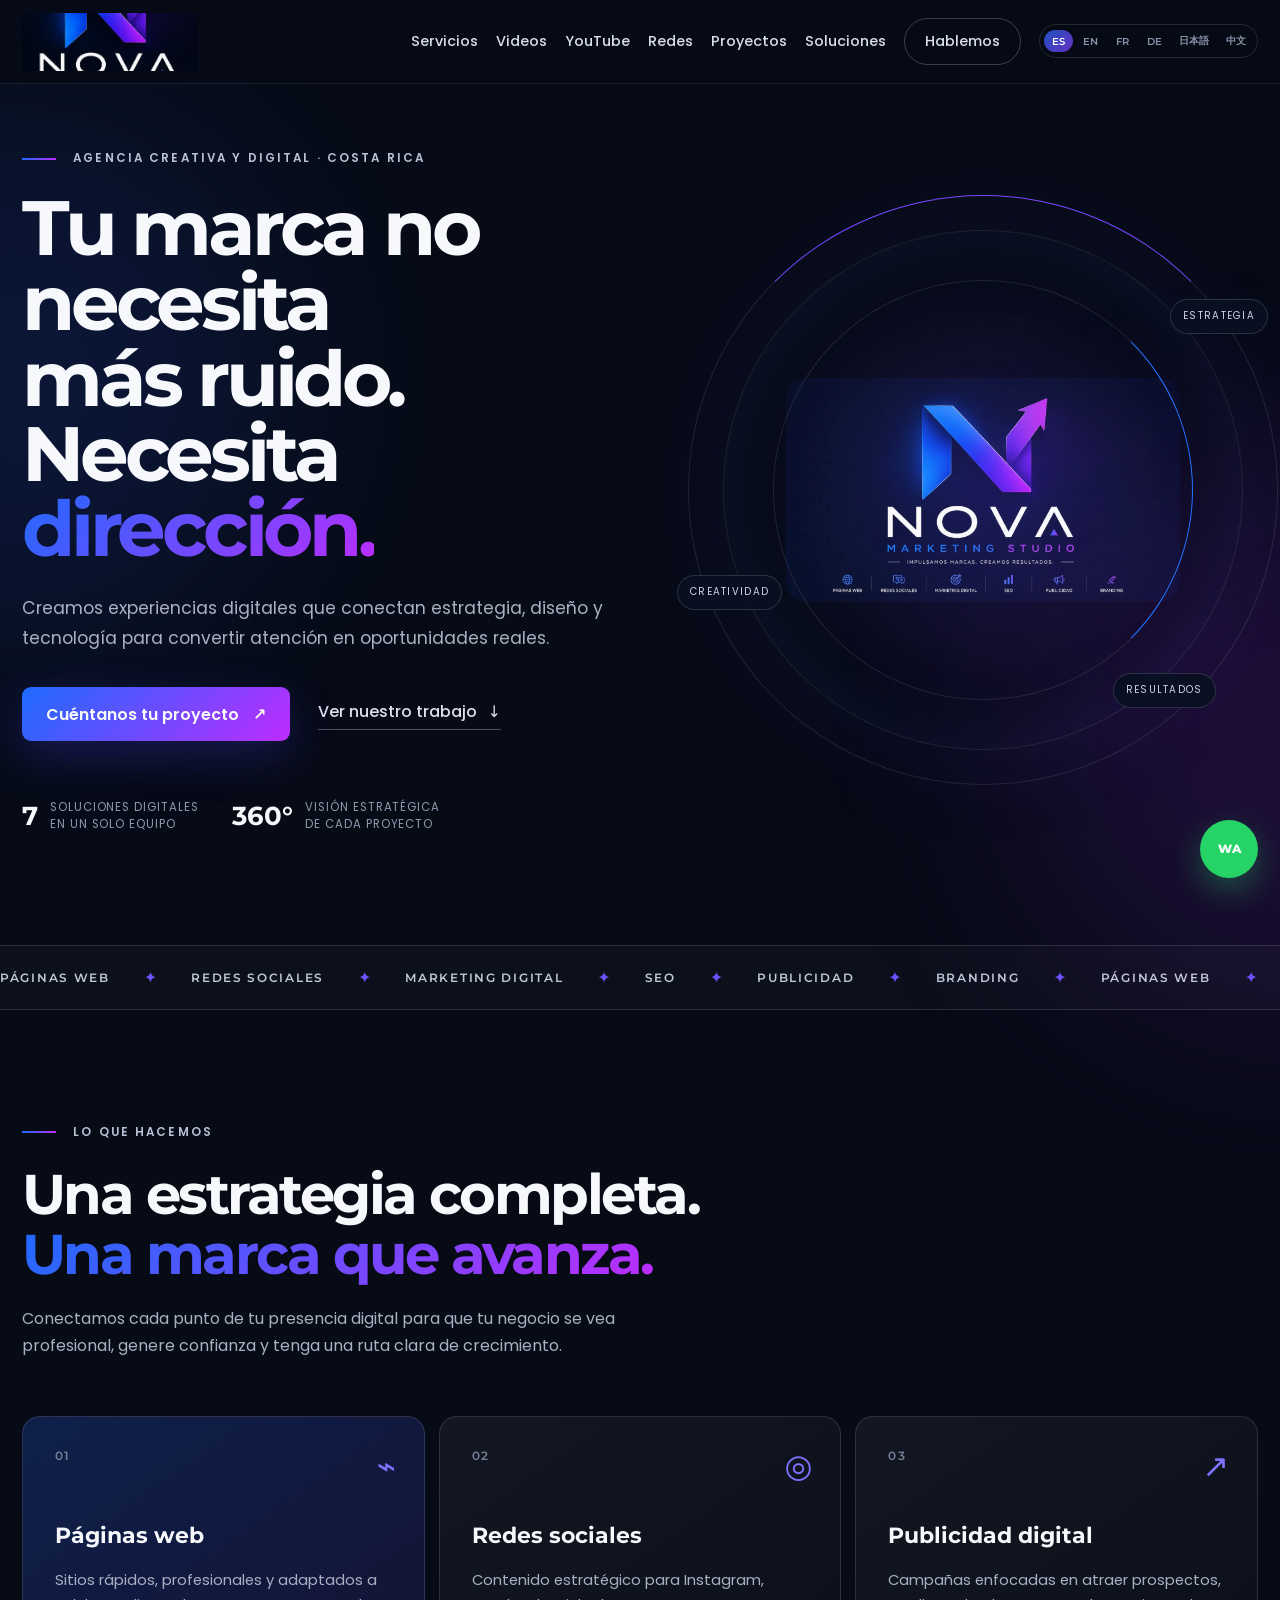
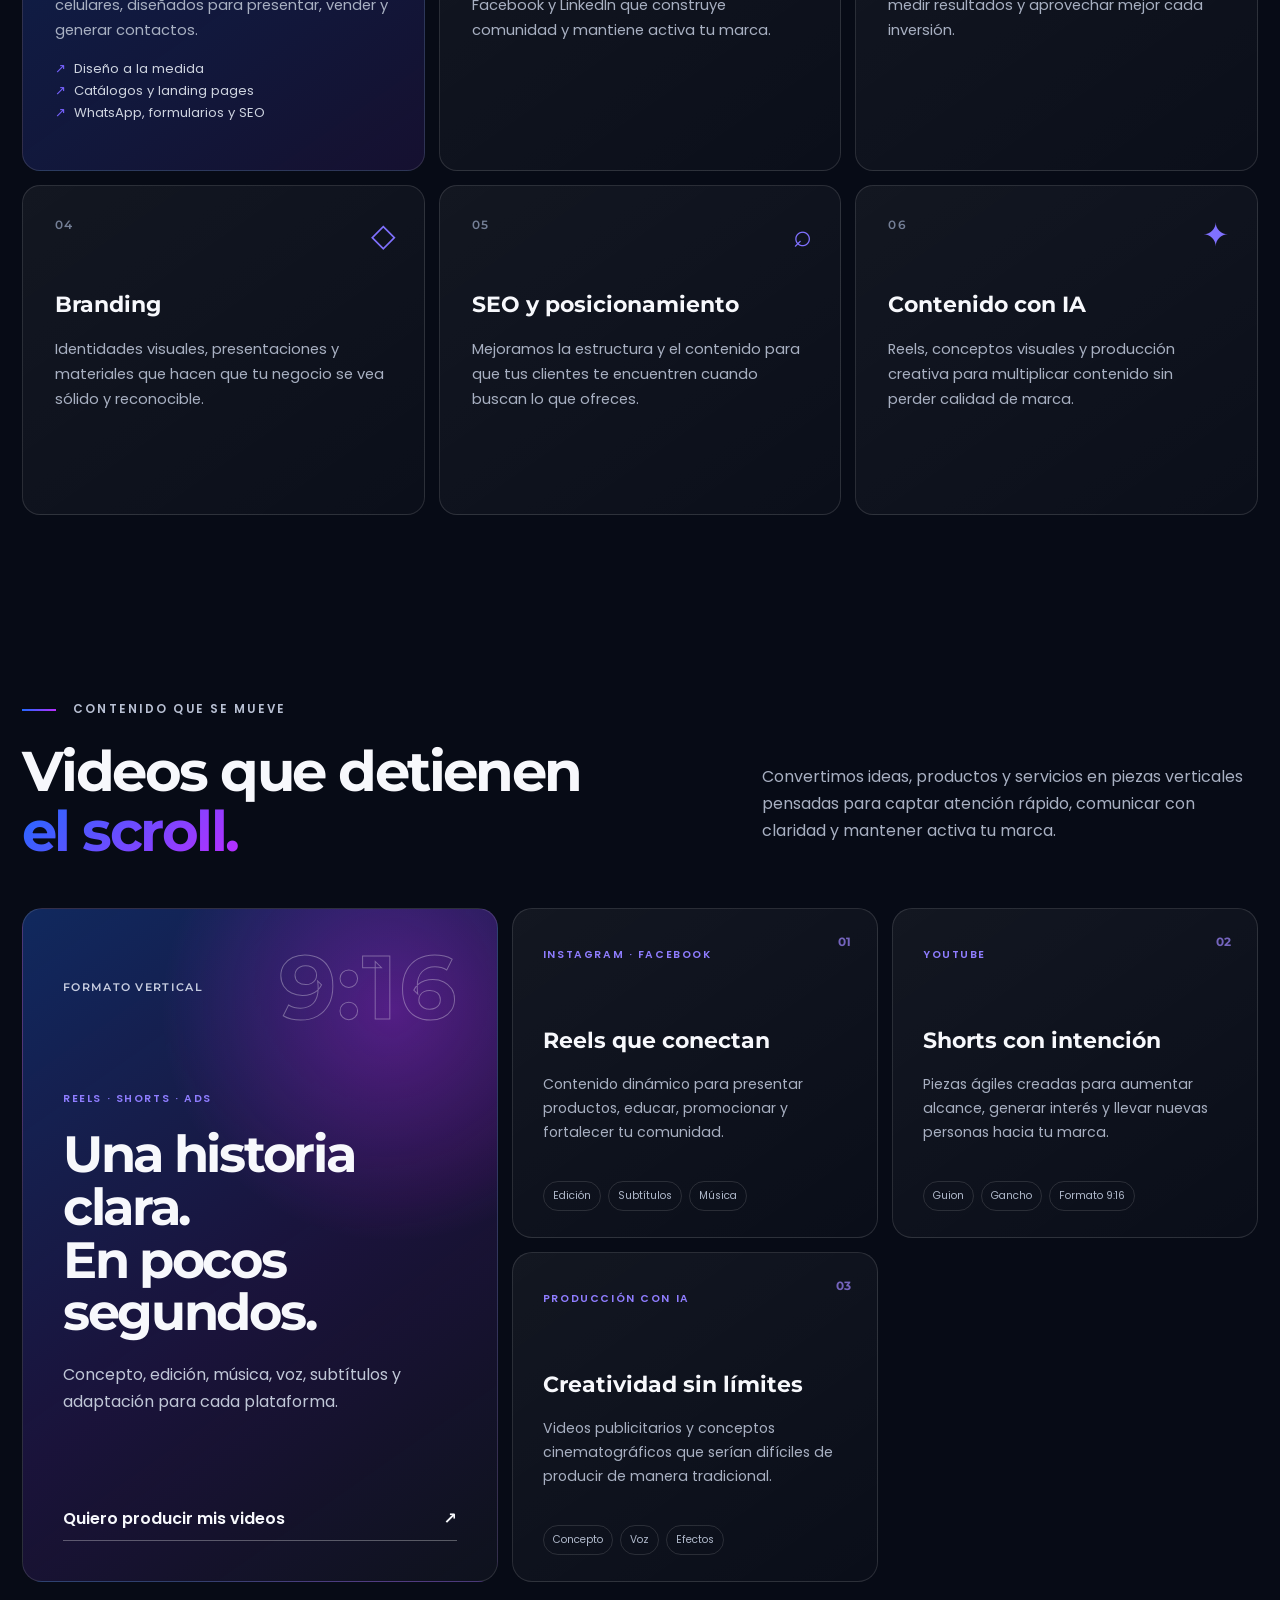
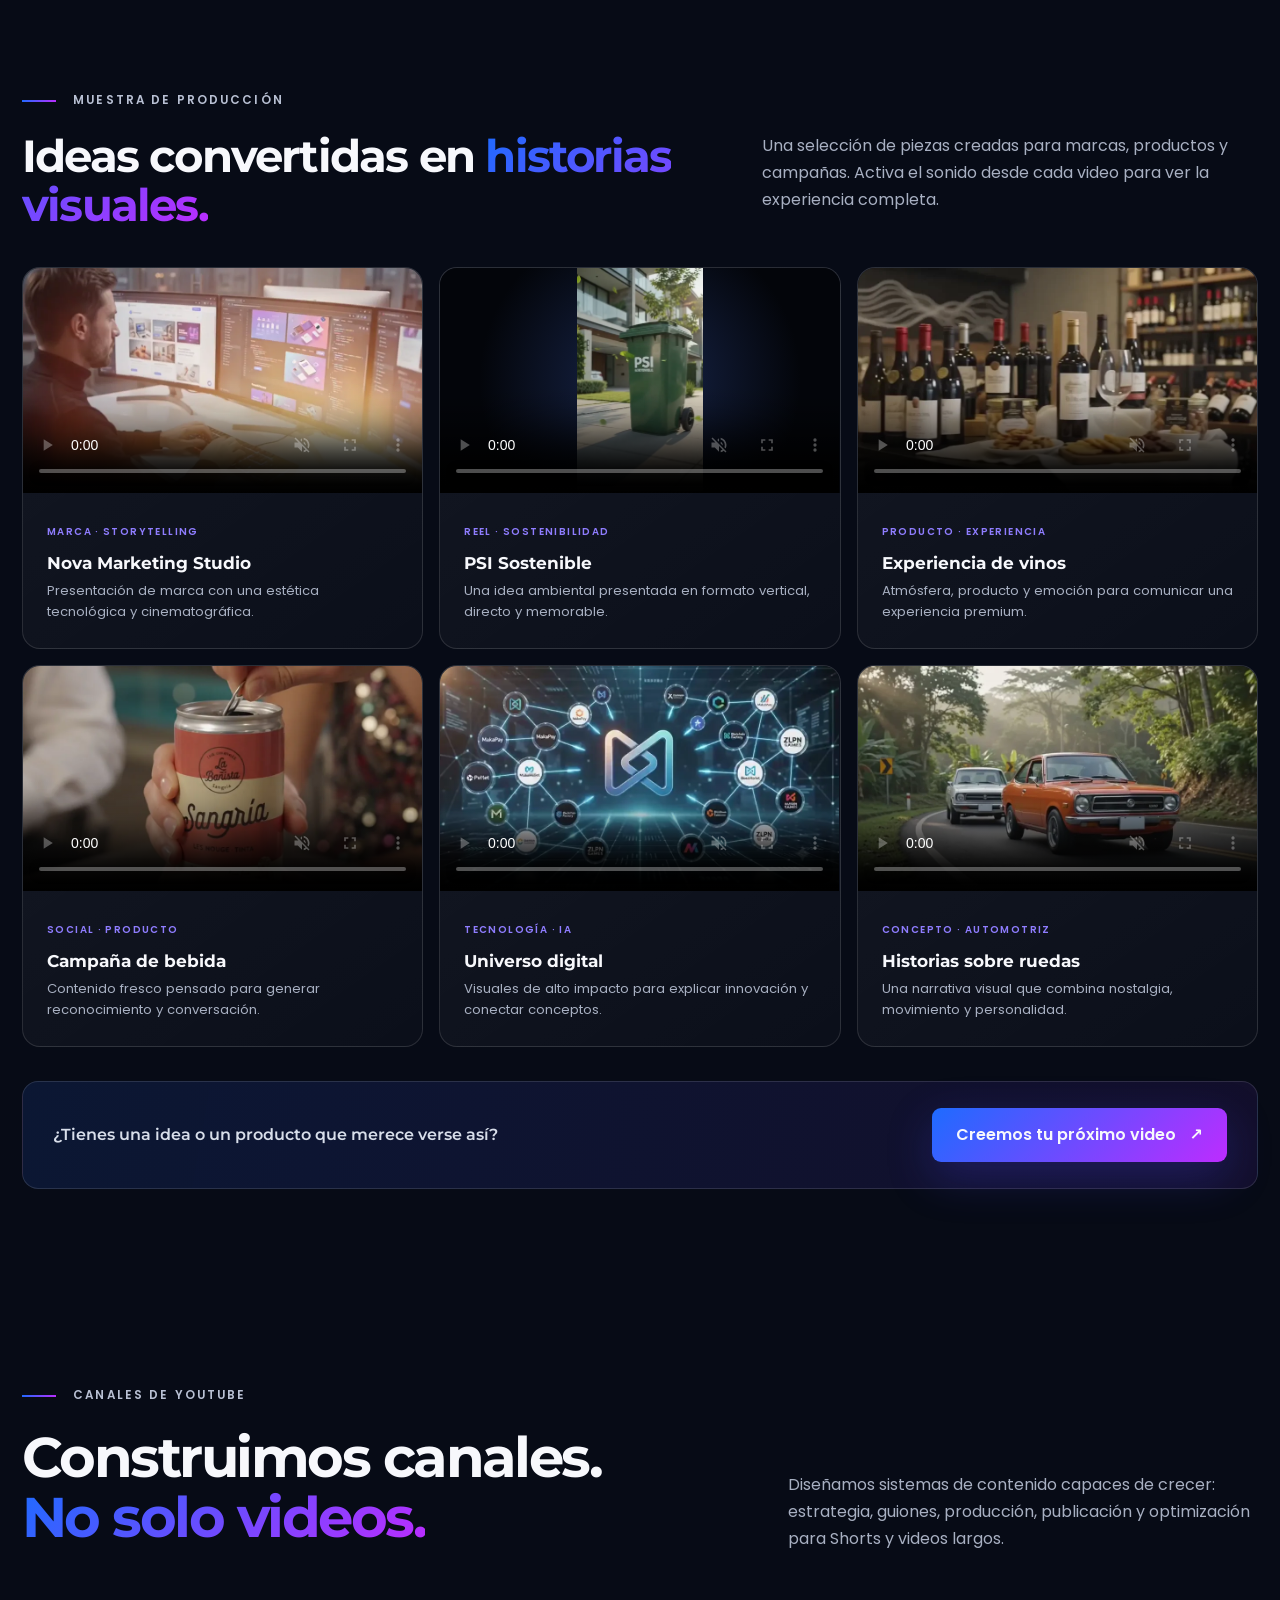
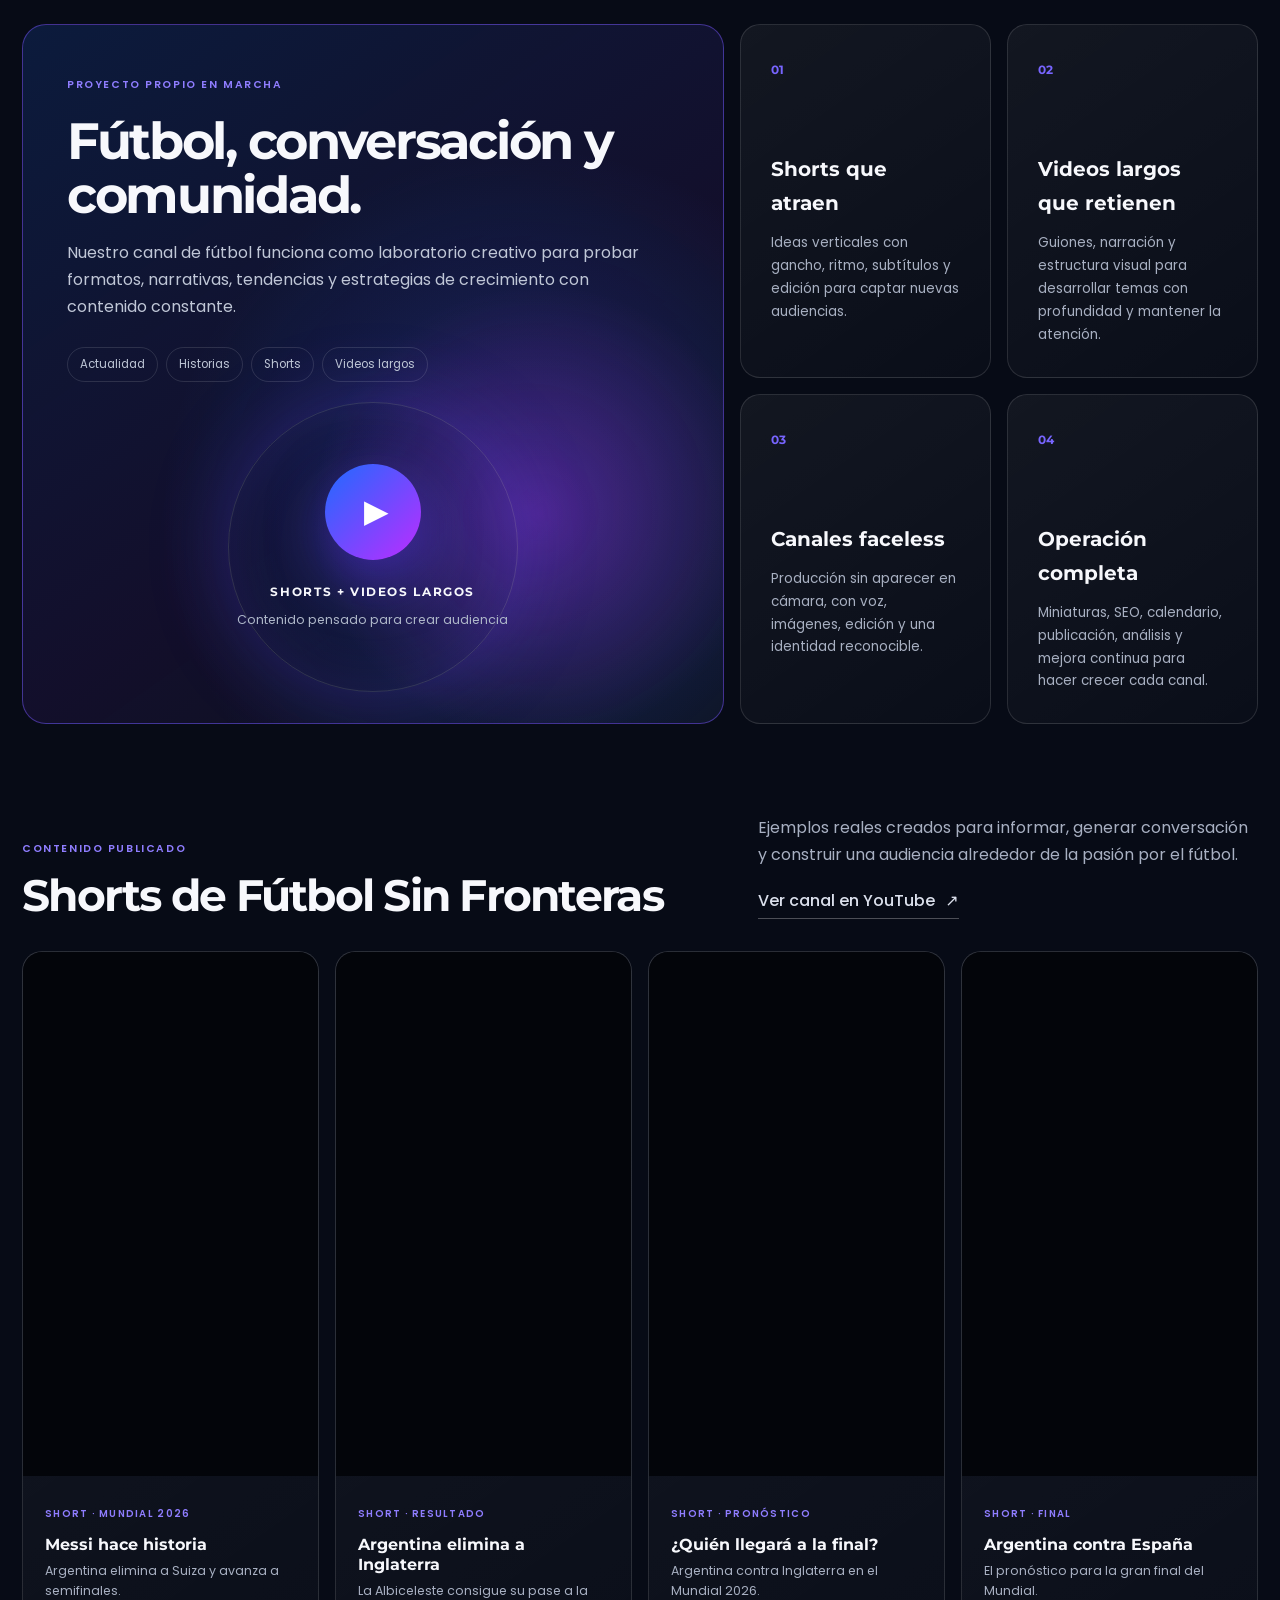
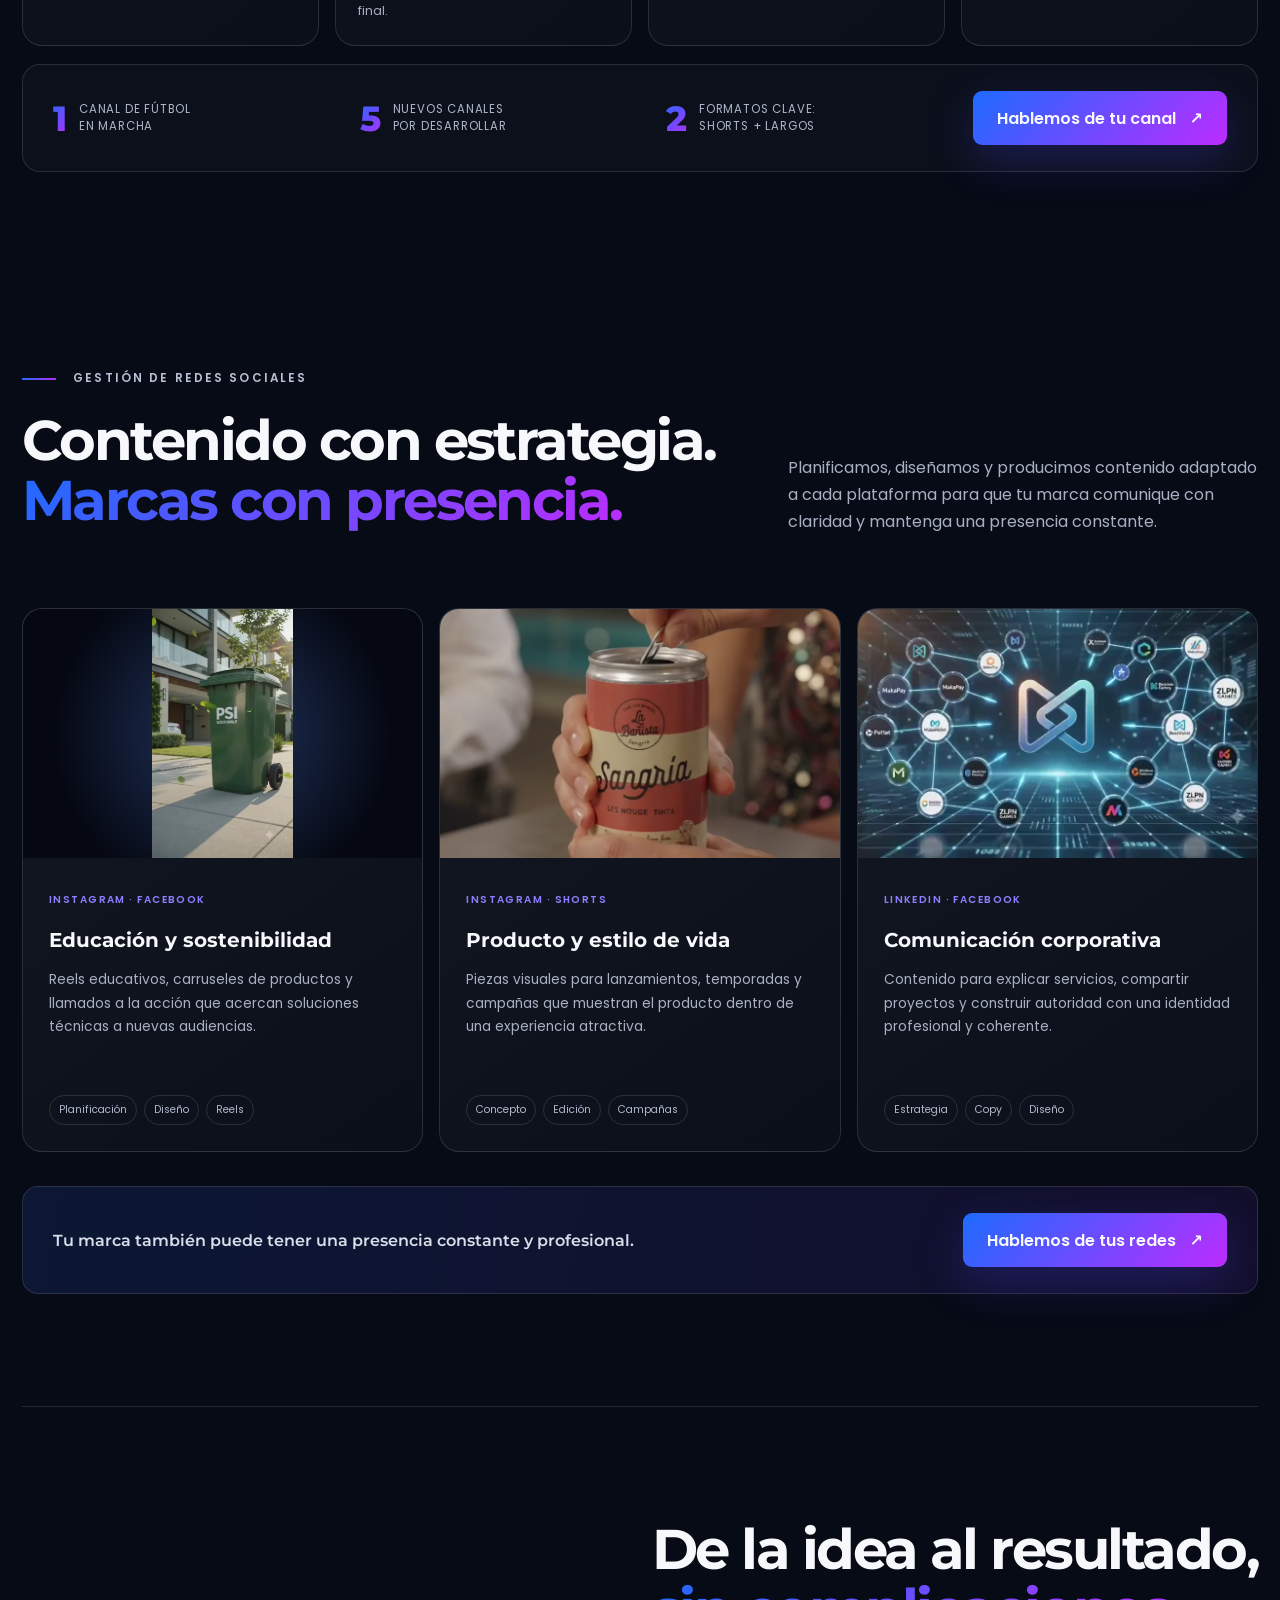
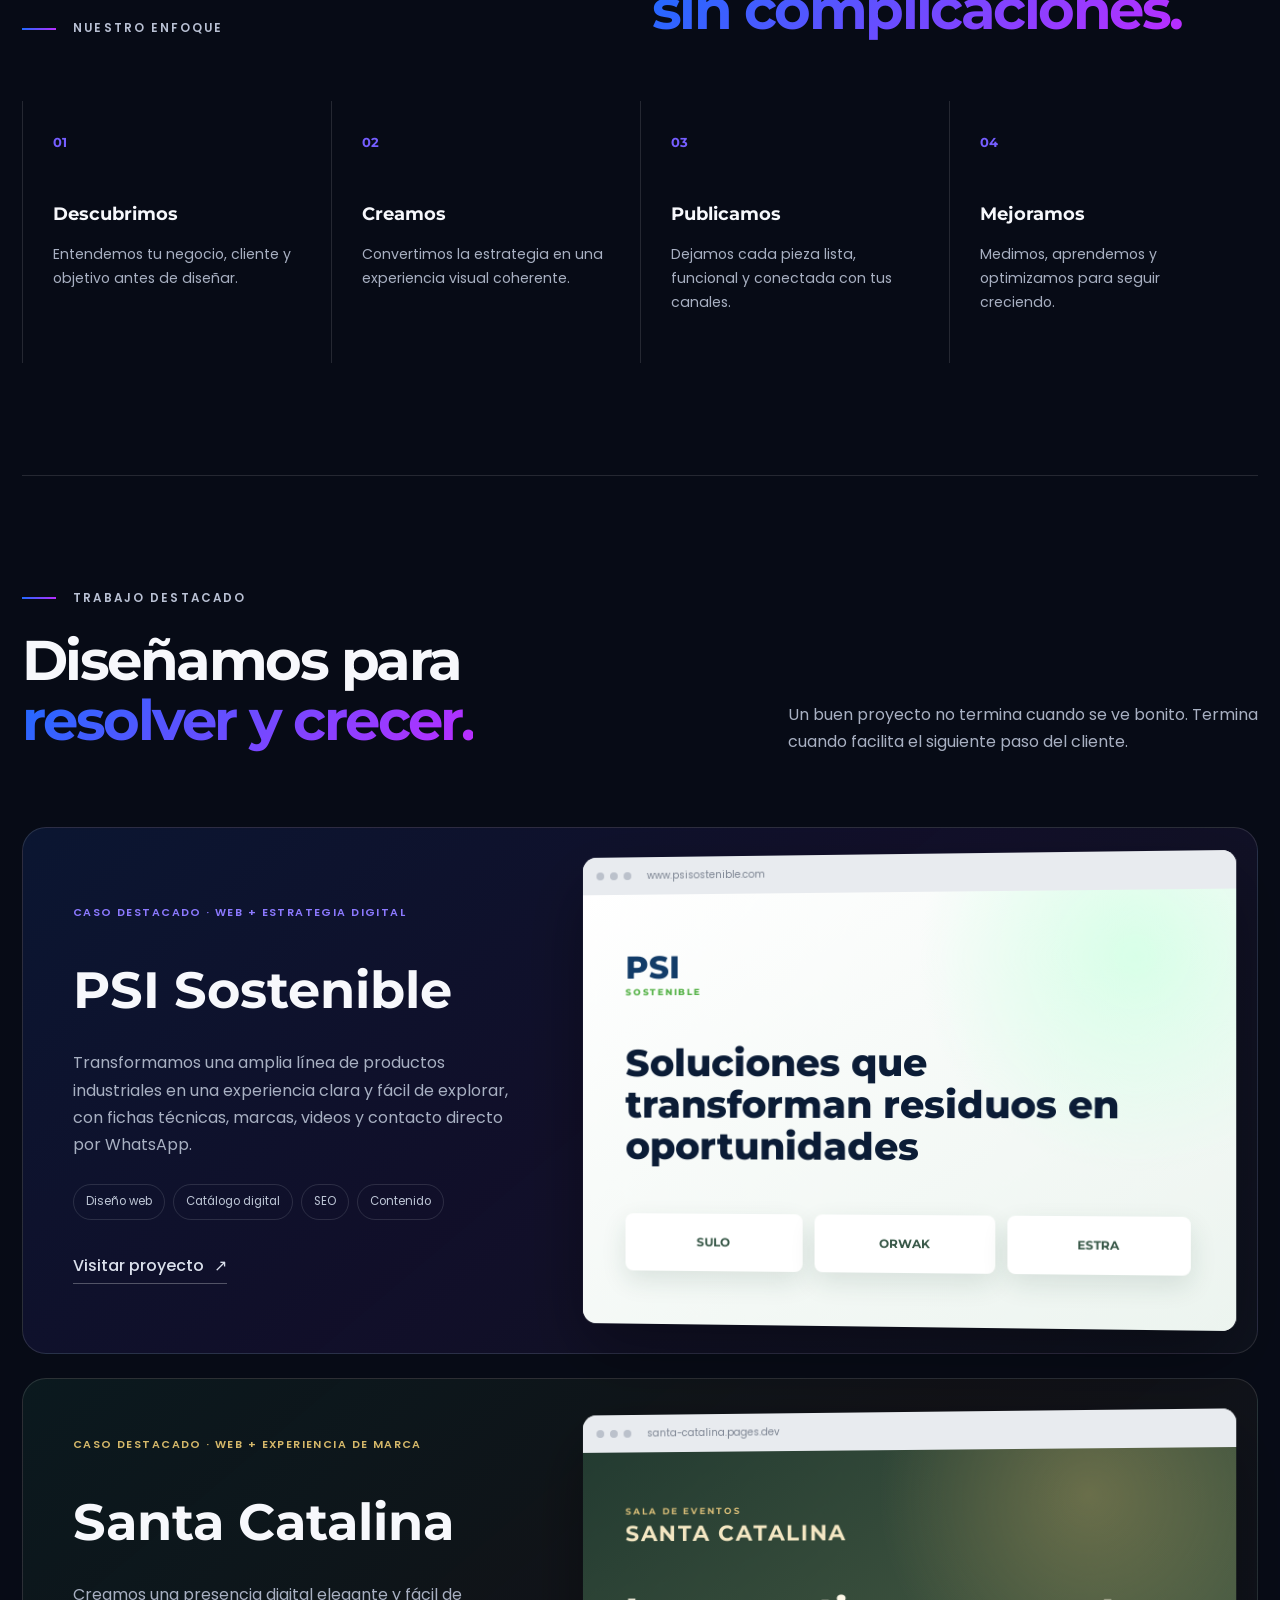
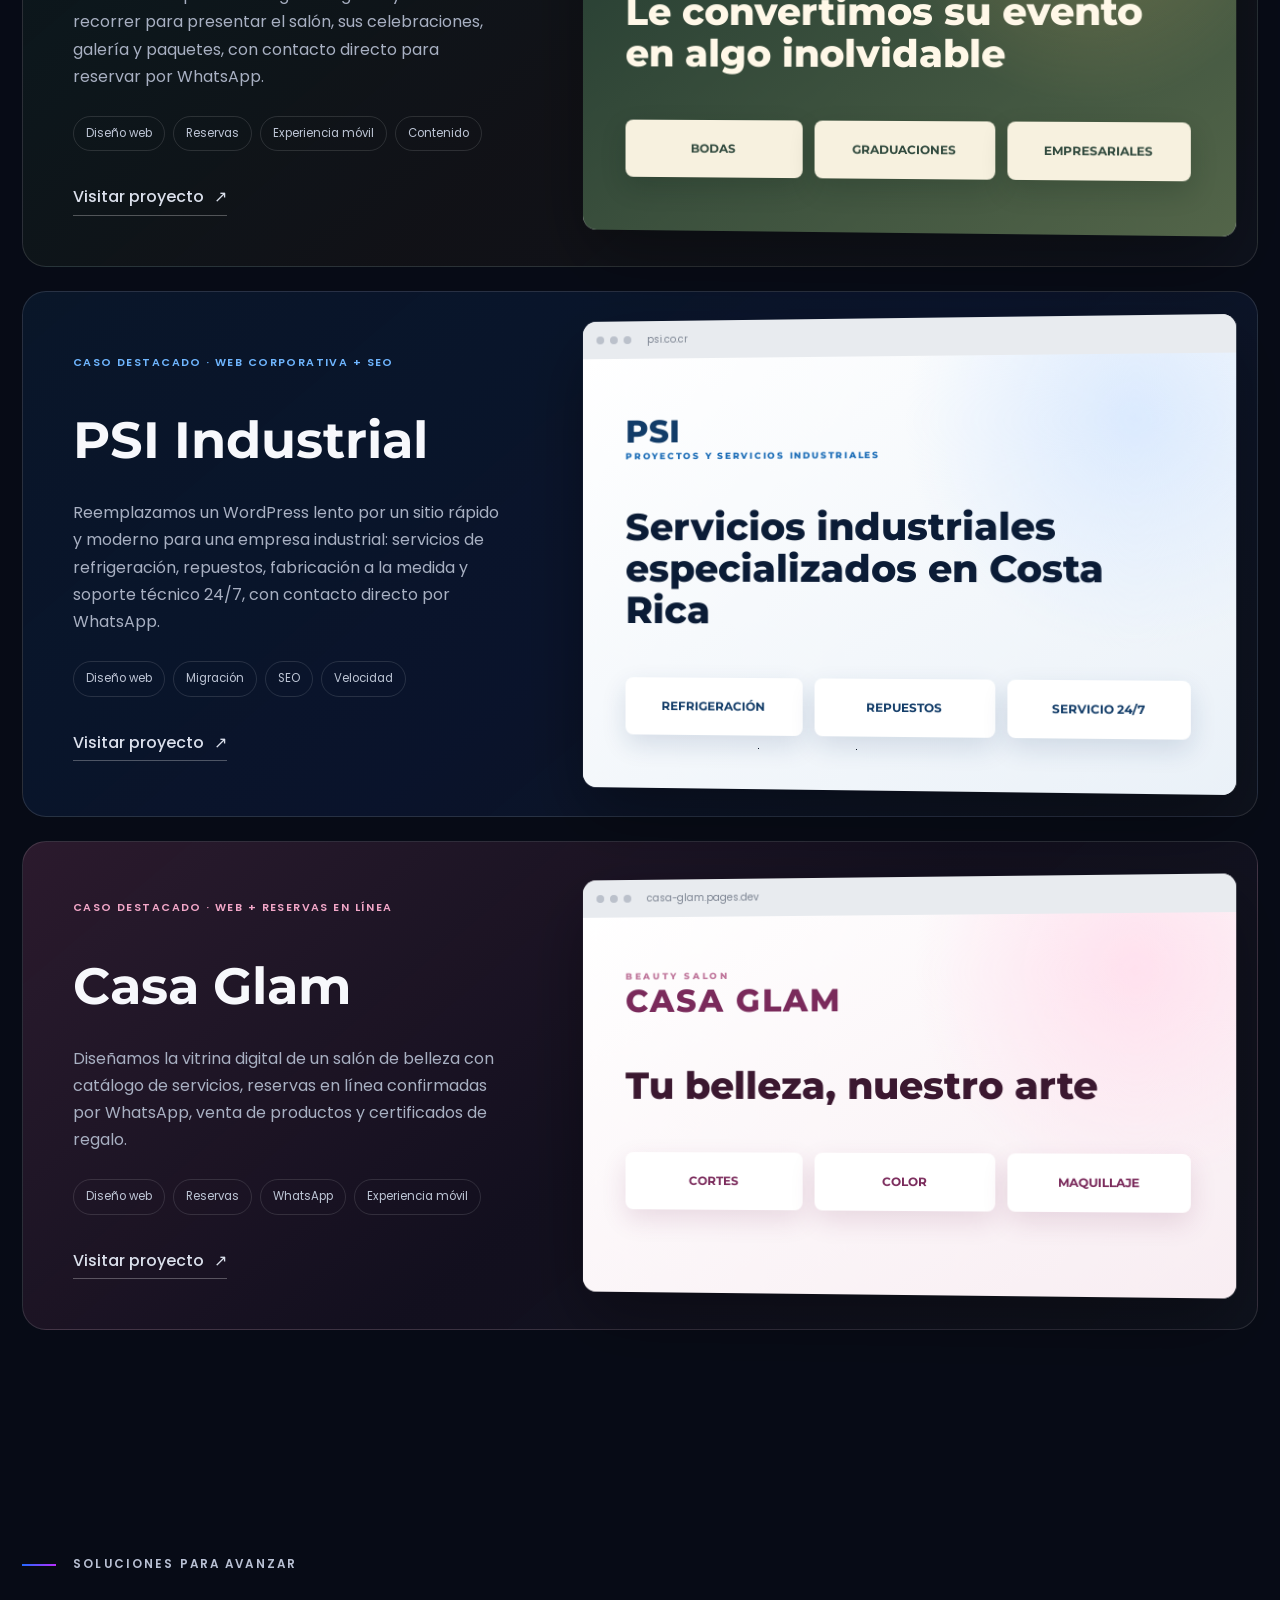
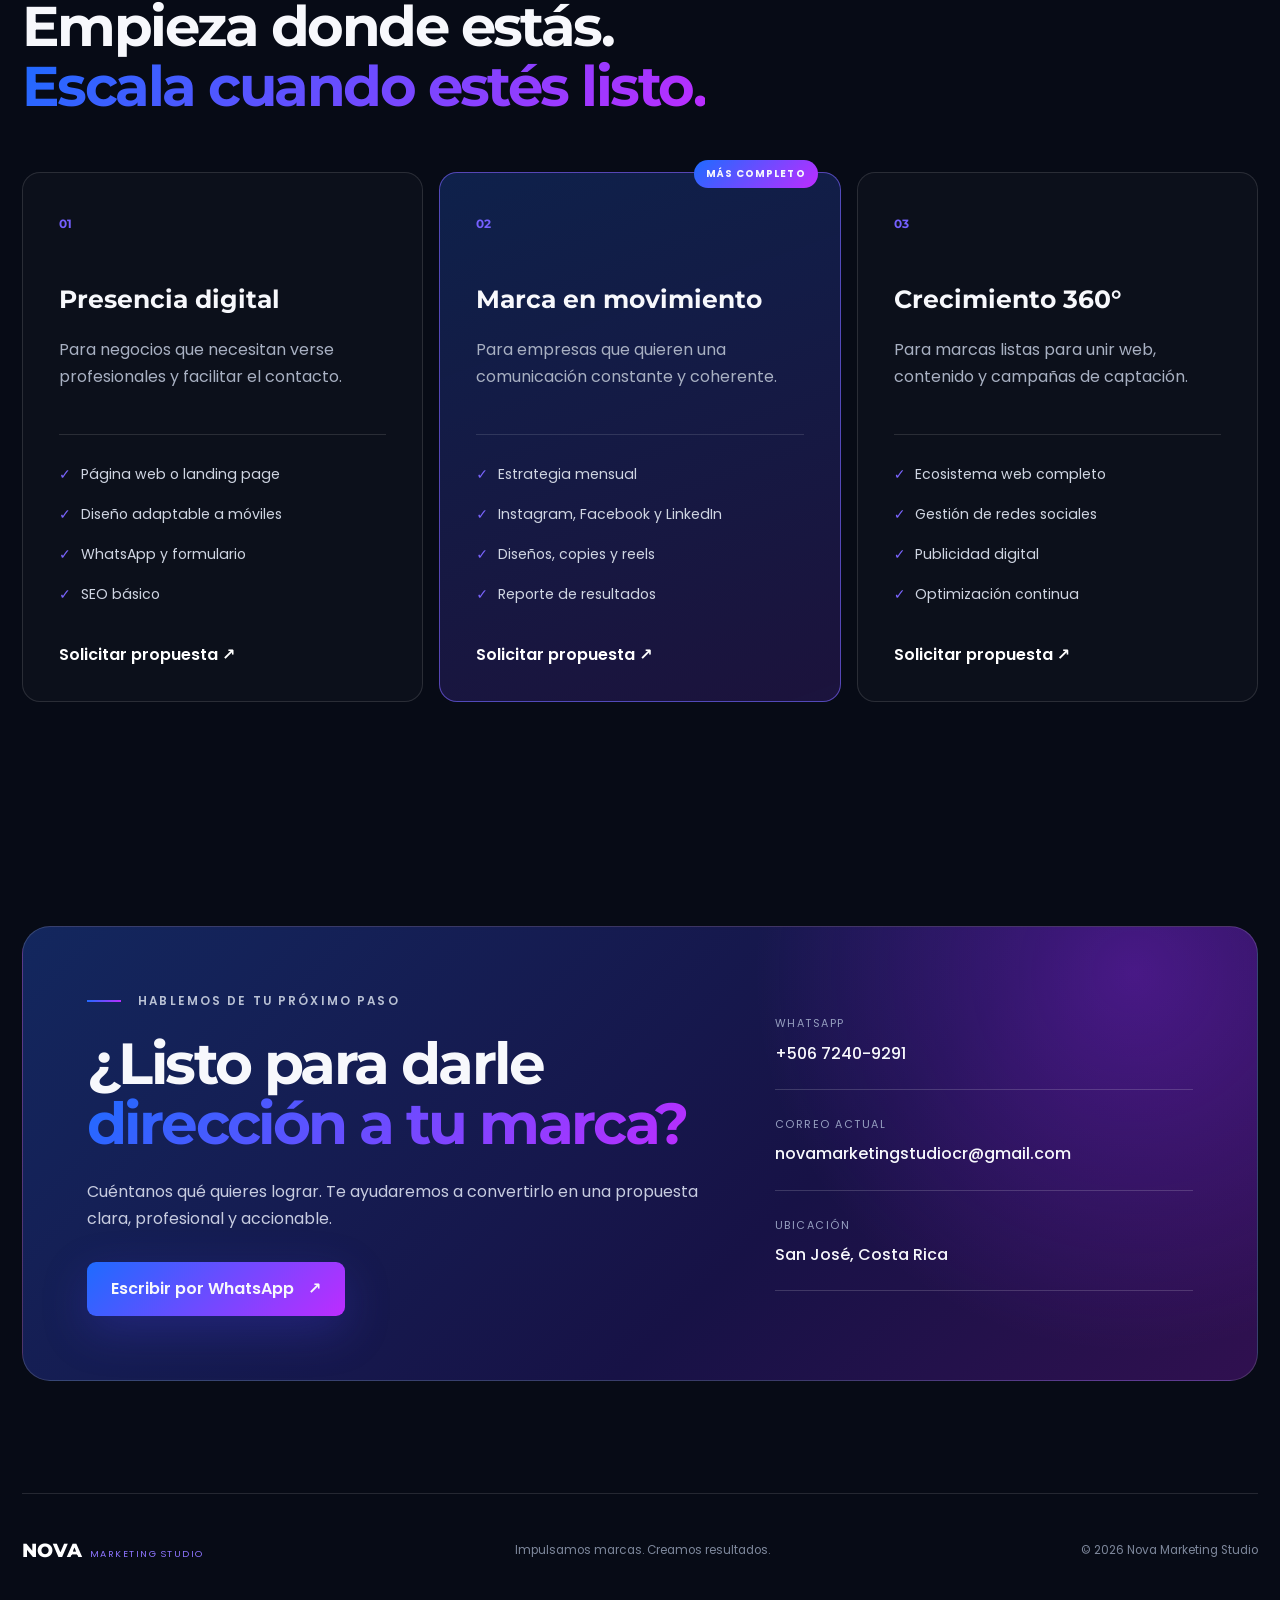
==== commit 22cde2da: "Agrega proyectos PSI Industrial y Casa Glam, actualiza Santa Catalina y mejora SEO - Tarjetas nuevas" ====
--- a/index.html
+++ b/index.html
@@ -19,6 +19,19 @@
   <link href="https://fonts.googleapis.com/css2?family=Montserrat:wght@600;700;800&family=Poppins:wght@400;500;600&display=swap" rel="stylesheet">
   <link rel="icon" type="image/svg+xml" href="data:image/svg+xml,%3Csvg xmlns='http://www.w3.org/2000/svg' viewBox='0 0 64 64'%3E%3Cdefs%3E%3ClinearGradient id='g' x1='0' y1='1' x2='1' y2='0'%3E%3Cstop stop-color='%232563eb'/%3E%3Cstop offset='1' stop-color='%237c3aed'/%3E%3C/linearGradient%3E%3C/defs%3E%3Crect width='64' height='64' rx='14' fill='%23070b16'/%3E%3Cpath d='M15 47V17l25 25V22h-6l12-10 9 10h-6v25h-8L23 26v21z' fill='url(%23g)'/%3E%3C/svg%3E">
   <link rel="stylesheet" href="assets/styles.css">
+
+  <!-- Google Search Console: pegar aquí la etiqueta <meta name="google-site-verification" ...> -->
+  <meta property="og:type" content="website">
+  <meta property="og:site_name" content="Nova Marketing Studio">
+  <meta property="og:locale" content="es_CR">
+  <meta property="og:title" content="Nova Marketing Studio | Impulsamos marcas">
+  <meta property="og:description" content="Agencia boutique en Costa Rica: páginas web, redes sociales, canales de YouTube, videos, marketing digital, SEO, branding y contenido con IA.">
+  <meta property="og:url" content="https://nova-marketing-studio.pages.dev/">
+  <meta property="og:image" content="https://nova-marketing-studio.pages.dev/assets/og-nova.jpg">
+  <meta property="og:image:width" content="1200">
+  <meta property="og:image:height" content="630">
+  <meta name="twitter:card" content="summary_large_image">
+  <script type="application/ld+json">{"@context": "https://schema.org", "@type": "ProfessionalService", "name": "Nova Marketing Studio", "url": "https://nova-marketing-studio.pages.dev/", "logo": "https://nova-marketing-studio.pages.dev/assets/nova-brand-dark.webp", "image": "https://nova-marketing-studio.pages.dev/assets/og-nova.jpg", "slogan": "Impulsamos marcas. Creamos resultados.", "telephone": "+506 7240 9291", "areaServed": "CR", "address": {"@type": "PostalAddress", "addressCountry": "CR"}, "knowsAbout": ["Diseño web", "SEO", "Redes sociales", "Publicidad digital", "Branding", "Videos", "YouTube"], "sameAs": ["https://www.youtube.com/@FutbolSinFronterasTV"]}</script>
 </head>
 <body>
   <div class="ambient ambient-one"></div>
@@ -335,14 +348,49 @@
           <h3>Santa Catalina</h3>
           <p>Creamos una presencia digital elegante y fácil de recorrer para presentar el salón, sus celebraciones, galería y paquetes, con contacto directo para reservar por WhatsApp.</p>
           <div class="tag-row"><span>Diseño web</span><span>Reservas</span><span>Experiencia móvil</span><span>Contenido</span></div>
-          <a class="text-link light" href="https://dancing-lebkuchen-05b3e6.netlify.app/" target="_blank" rel="noopener">Visitar proyecto <span>↗</span></a>
+          <a class="text-link light" href="https://santa-catalina.pages.dev/" target="_blank" rel="noopener">Visitar proyecto <span>↗</span></a>
         </div>
         <div class="project-preview event-preview">
-          <div class="browser-bar"><i></i><i></i><i></i><span>dancing-lebkuchen-05b3e6.netlify.app</span></div>
+          <div class="browser-bar"><i></i><i></i><i></i><span>santa-catalina.pages.dev</span></div>
           <div class="preview-canvas event-canvas">
             <div class="event-logo"><small>SALA DE EVENTOS</small>SANTA CATALINA</div>
             <h4>Le convertimos su evento en algo inolvidable</h4>
             <div class="preview-products event-services"><div>BODAS</div><div>GRADUACIONES</div><div>EMPRESARIALES</div></div>
+          </div>
+        </div>
+      </article>
+
+      <article class="project-feature industrial-feature reveal">
+        <div class="project-copy">
+          <span class="case-label">CASO DESTACADO · WEB CORPORATIVA + SEO</span>
+          <h3>PSI Industrial</h3>
+          <p>Reemplazamos un WordPress lento por un sitio rápido y moderno para una empresa industrial: servicios de refrigeración, repuestos, fabricación a la medida y soporte técnico 24/7, con contacto directo por WhatsApp.</p>
+          <div class="tag-row"><span>Diseño web</span><span>Migración</span><span>SEO</span><span>Velocidad</span></div>
+          <a class="text-link light" href="https://psi.co.cr/" target="_blank" rel="noopener">Visitar proyecto <span>↗</span></a>
+        </div>
+        <div class="project-preview industrial-preview">
+          <div class="browser-bar"><i></i><i></i><i></i><span>psi.co.cr</span></div>
+          <div class="preview-canvas industrial-canvas">
+            <div class="preview-logo">PSI <small>PROYECTOS Y SERVICIOS INDUSTRIALES</small></div>
+            <h4>Servicios industriales especializados en Costa Rica</h4>
+            <div class="preview-products"><div>REFRIGERACIÓN</div><div>REPUESTOS</div><div>SERVICIO 24/7</div></div>
+          </div>
+        </div>
+      </article>
+      <article class="project-feature glam-feature reveal">
+        <div class="project-copy">
+          <span class="case-label">CASO DESTACADO · WEB + RESERVAS EN LÍNEA</span>
+          <h3>Casa Glam</h3>
+          <p>Diseñamos la vitrina digital de un salón de belleza con catálogo de servicios, reservas en línea confirmadas por WhatsApp, venta de productos y certificados de regalo.</p>
+          <div class="tag-row"><span>Diseño web</span><span>Reservas</span><span>WhatsApp</span><span>Experiencia móvil</span></div>
+          <a class="text-link light" href="https://casa-glam.pages.dev/" target="_blank" rel="noopener">Visitar proyecto <span>↗</span></a>
+        </div>
+        <div class="project-preview glam-preview">
+          <div class="browser-bar"><i></i><i></i><i></i><span>casa-glam.pages.dev</span></div>
+          <div class="preview-canvas glam-canvas">
+            <div class="glam-logo"><small>BEAUTY SALON</small>CASA GLAM</div>
+            <h4>Tu belleza, nuestro arte</h4>
+            <div class="preview-products glam-services"><div>CORTES</div><div>COLOR</div><div>MAQUILLAJE</div></div>
           </div>
         </div>
       </article>
--- a/assets/styles.css
+++ b/assets/styles.css
@@ -289,3 +289,16 @@
 @media (prefers-reduced-motion: reduce) {
   *, *::before, *::after { scroll-behavior: auto !important; animation-duration: .01ms !important; animation-iteration-count: 1 !important; transition-duration: .01ms !important; }
 }
+
+/* Proyectos: PSI Industrial y Casa Glam */
+.project-feature.industrial-feature { background: linear-gradient(140deg, rgba(18,60,104,.24), rgba(37,99,235,.10) 52%, rgba(255,255,255,.03)); }
+.industrial-feature .case-label { color: #6fb6ff; }
+.industrial-canvas { background: radial-gradient(circle at 85% 15%, #dbeafe, transparent 34%), linear-gradient(150deg,#fff,#eaf1f8); }
+.industrial-canvas .preview-logo small { color: #1f6fb8; }
+.industrial-canvas .preview-products div { color: #123c68; box-shadow: 0 10px 26px rgba(18,60,104,.14); }
+.project-feature.glam-feature { background: linear-gradient(140deg, rgba(190,90,140,.20), rgba(120,60,110,.10) 52%, rgba(255,255,255,.03)); }
+.glam-feature .case-label { color: #f2a7c8; }
+.glam-canvas { background: radial-gradient(circle at 85% 15%, #ffe1ee, transparent 34%), linear-gradient(150deg,#fff,#f8edf2); color: #3b1830; }
+.glam-logo { font: 800 2rem Montserrat; letter-spacing: .06em; color: #7a2a5b; }
+.glam-logo small { display: block; color: #c0779c; font-size: .55rem; letter-spacing: .3em; }
+.glam-services div { color: #7a2a5b; box-shadow: 0 10px 26px rgba(122,42,91,.14); }
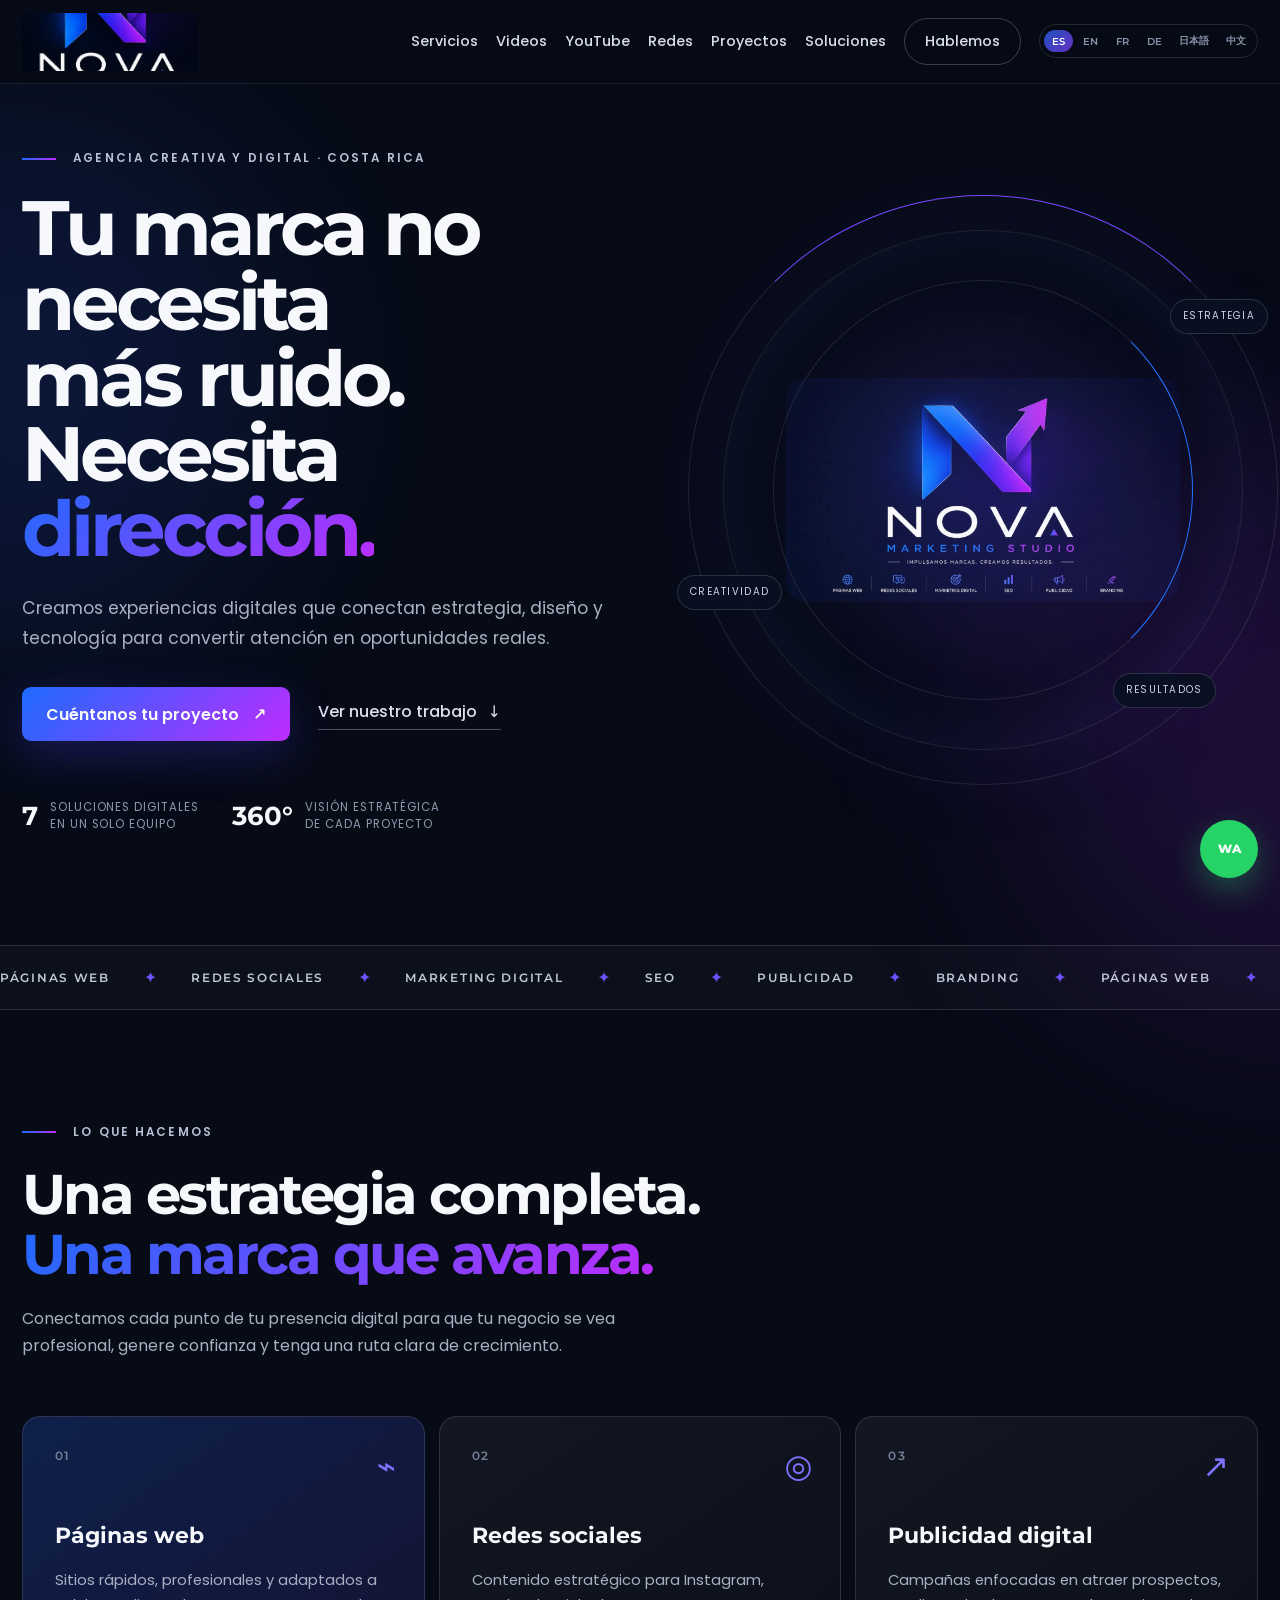
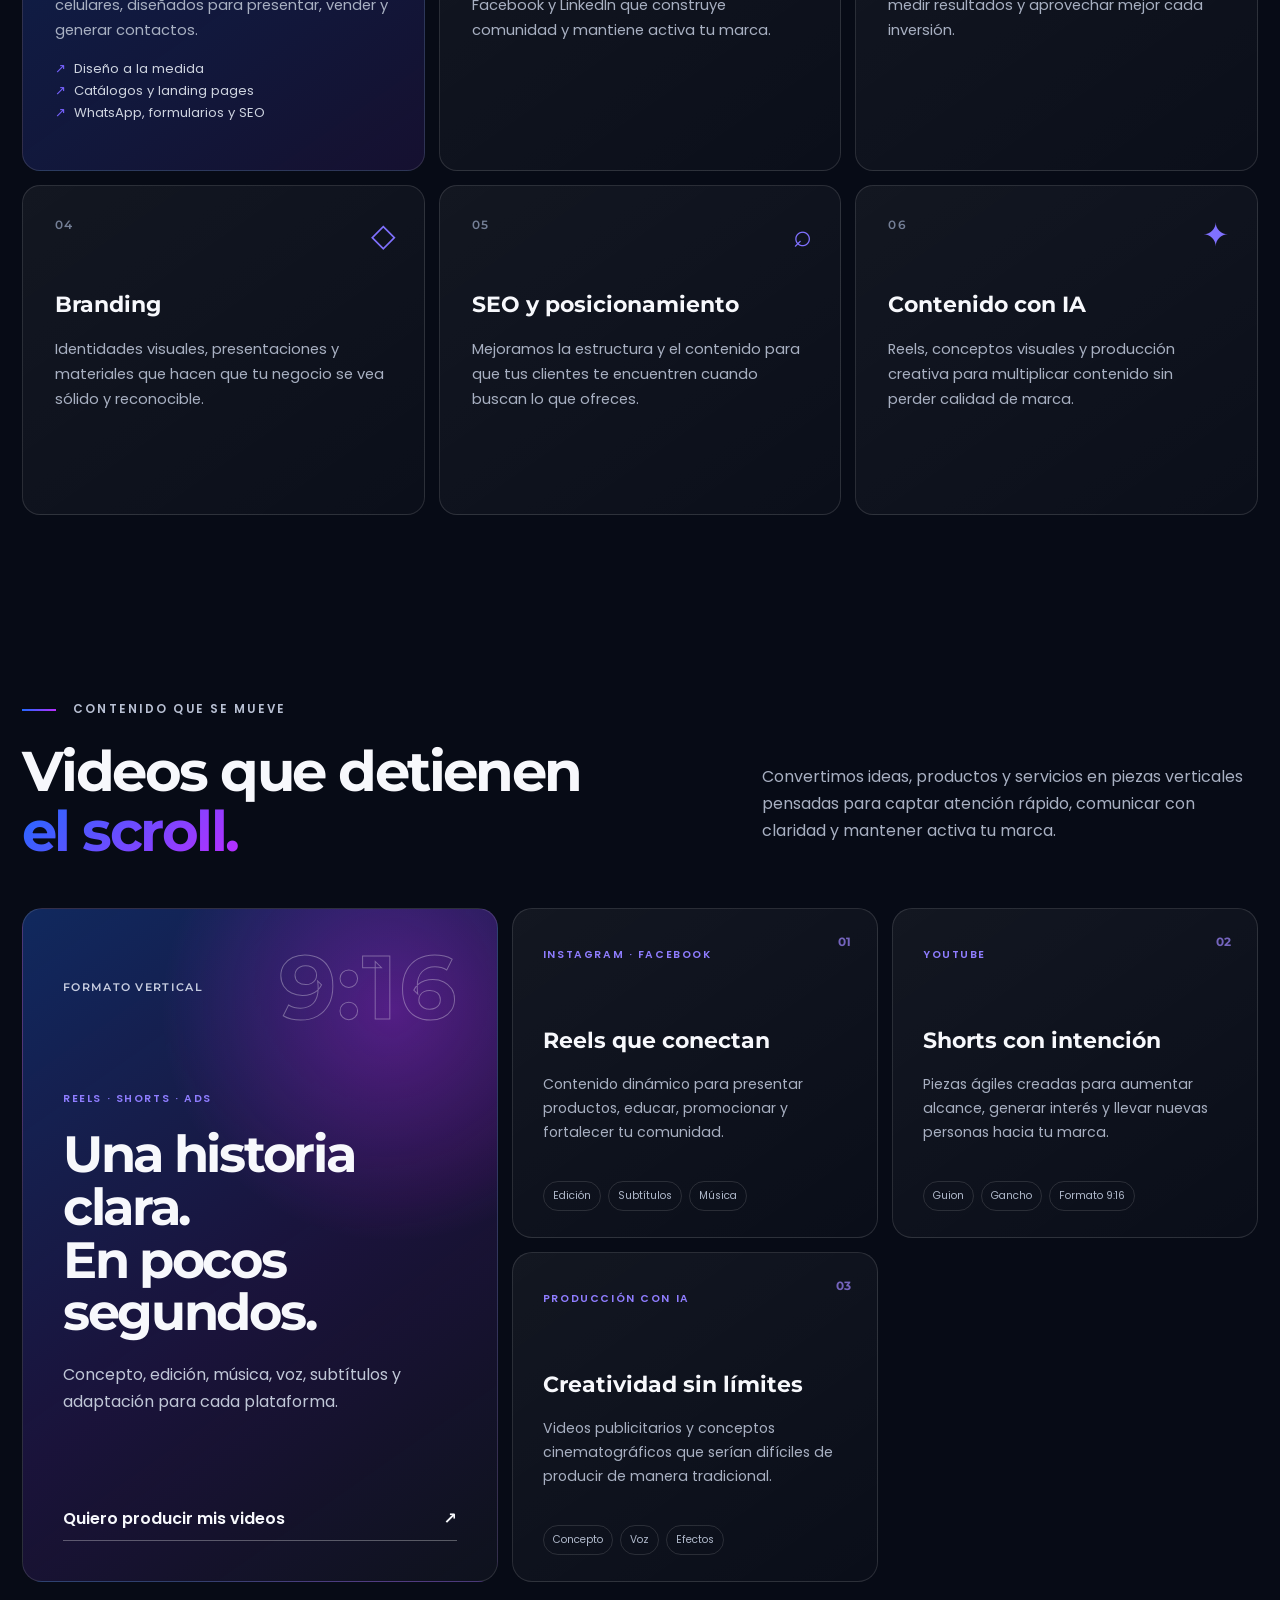
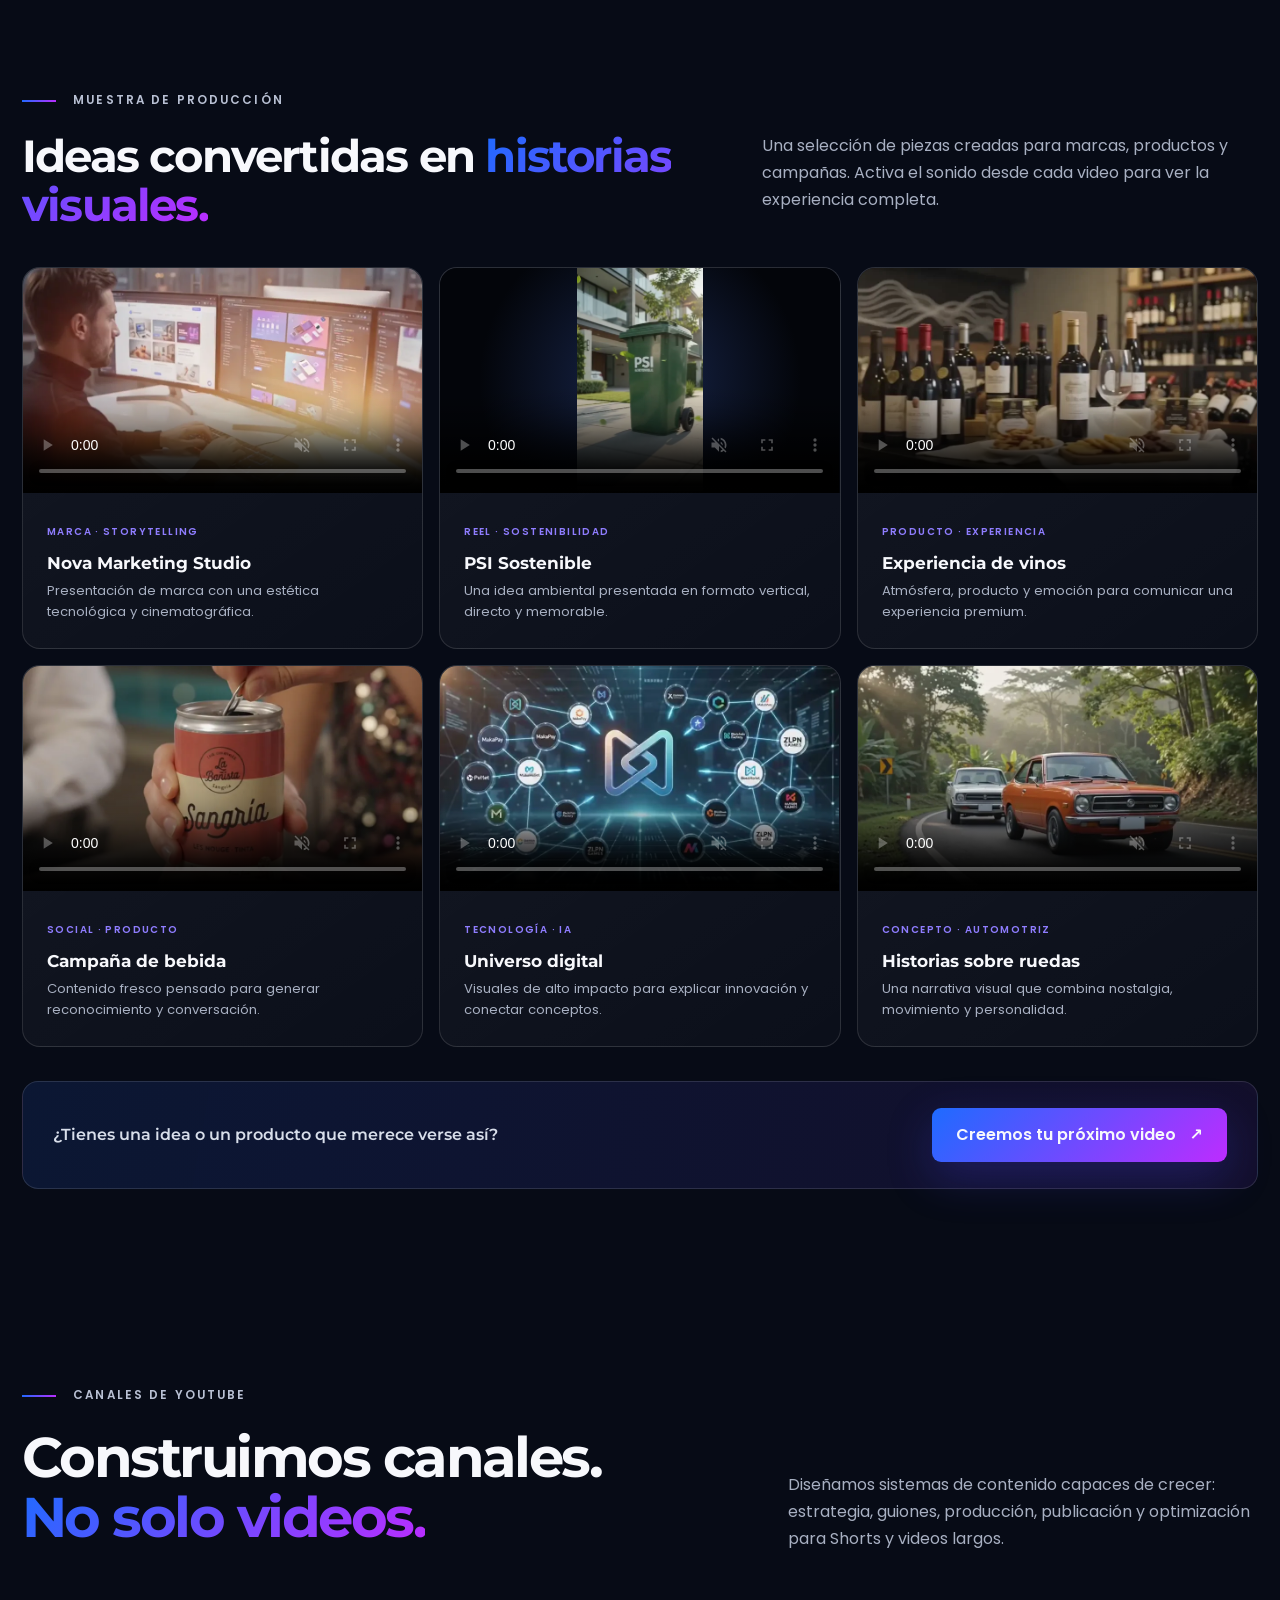
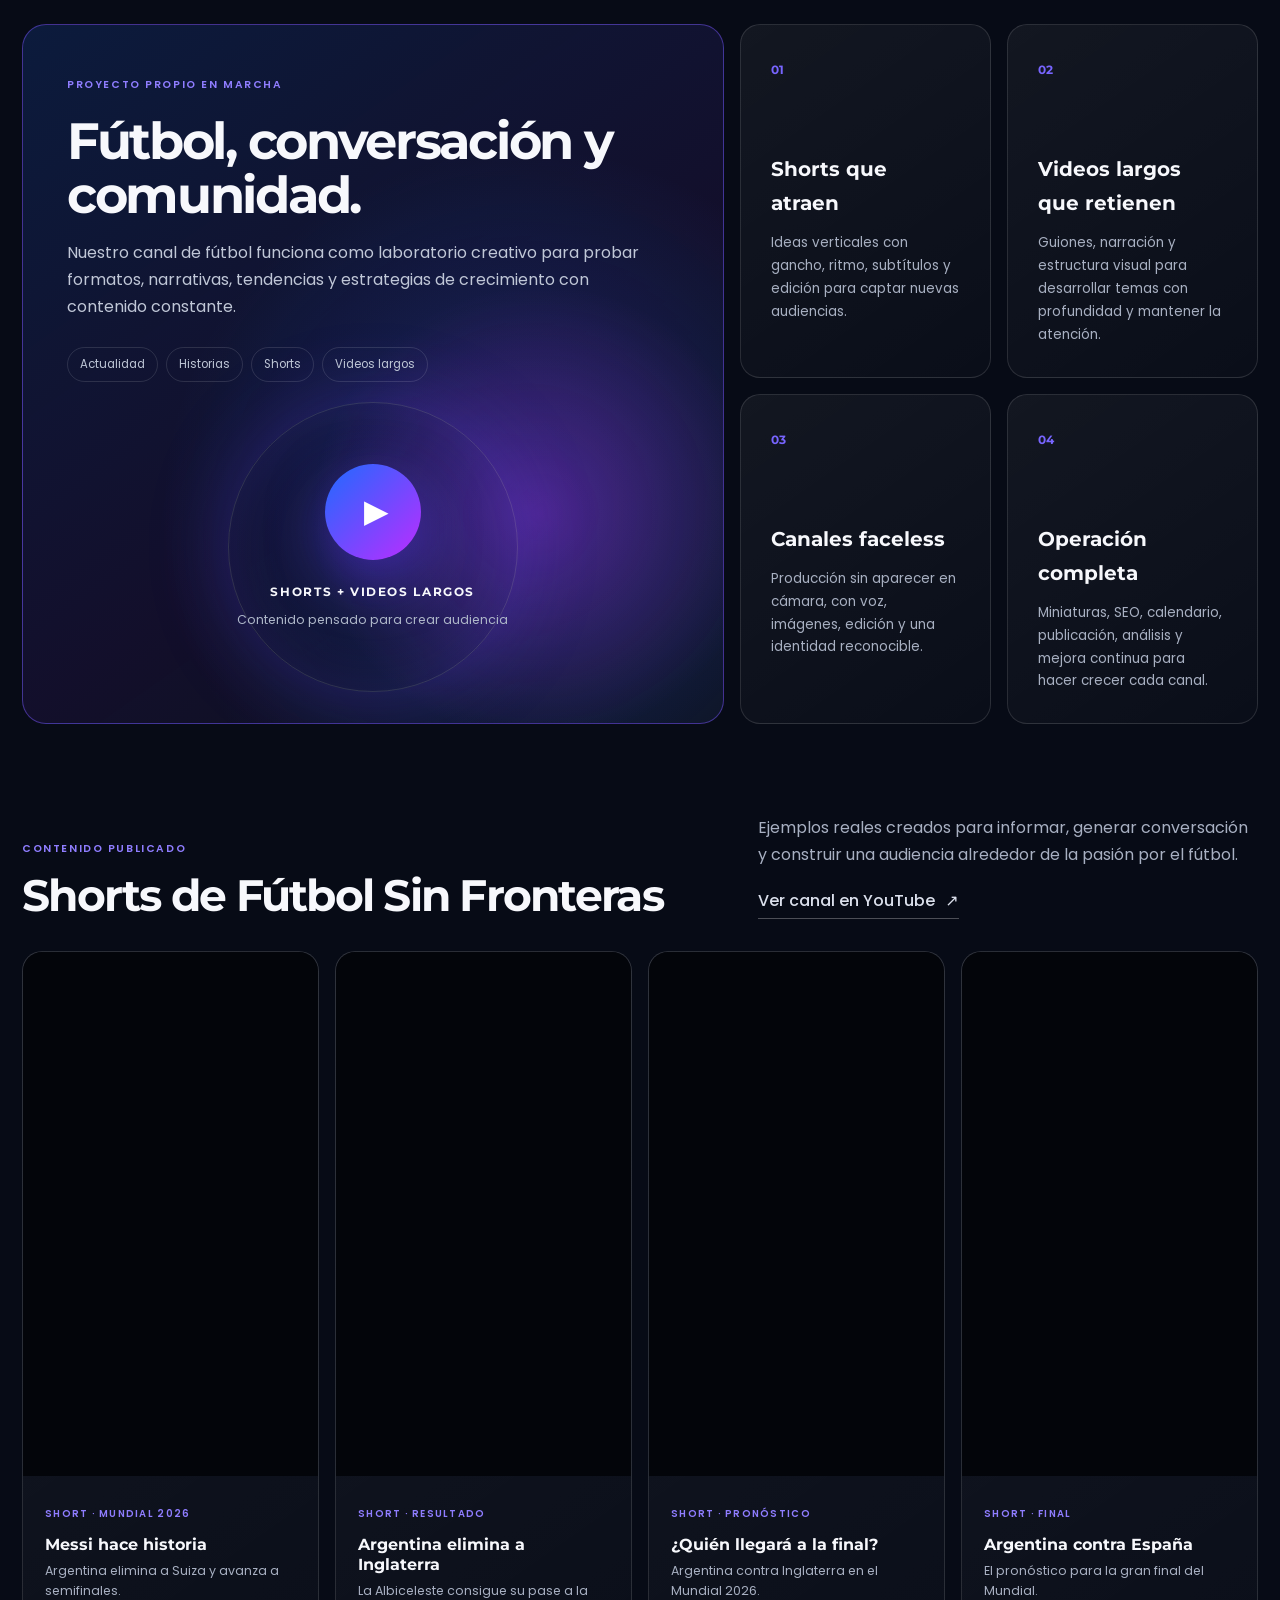
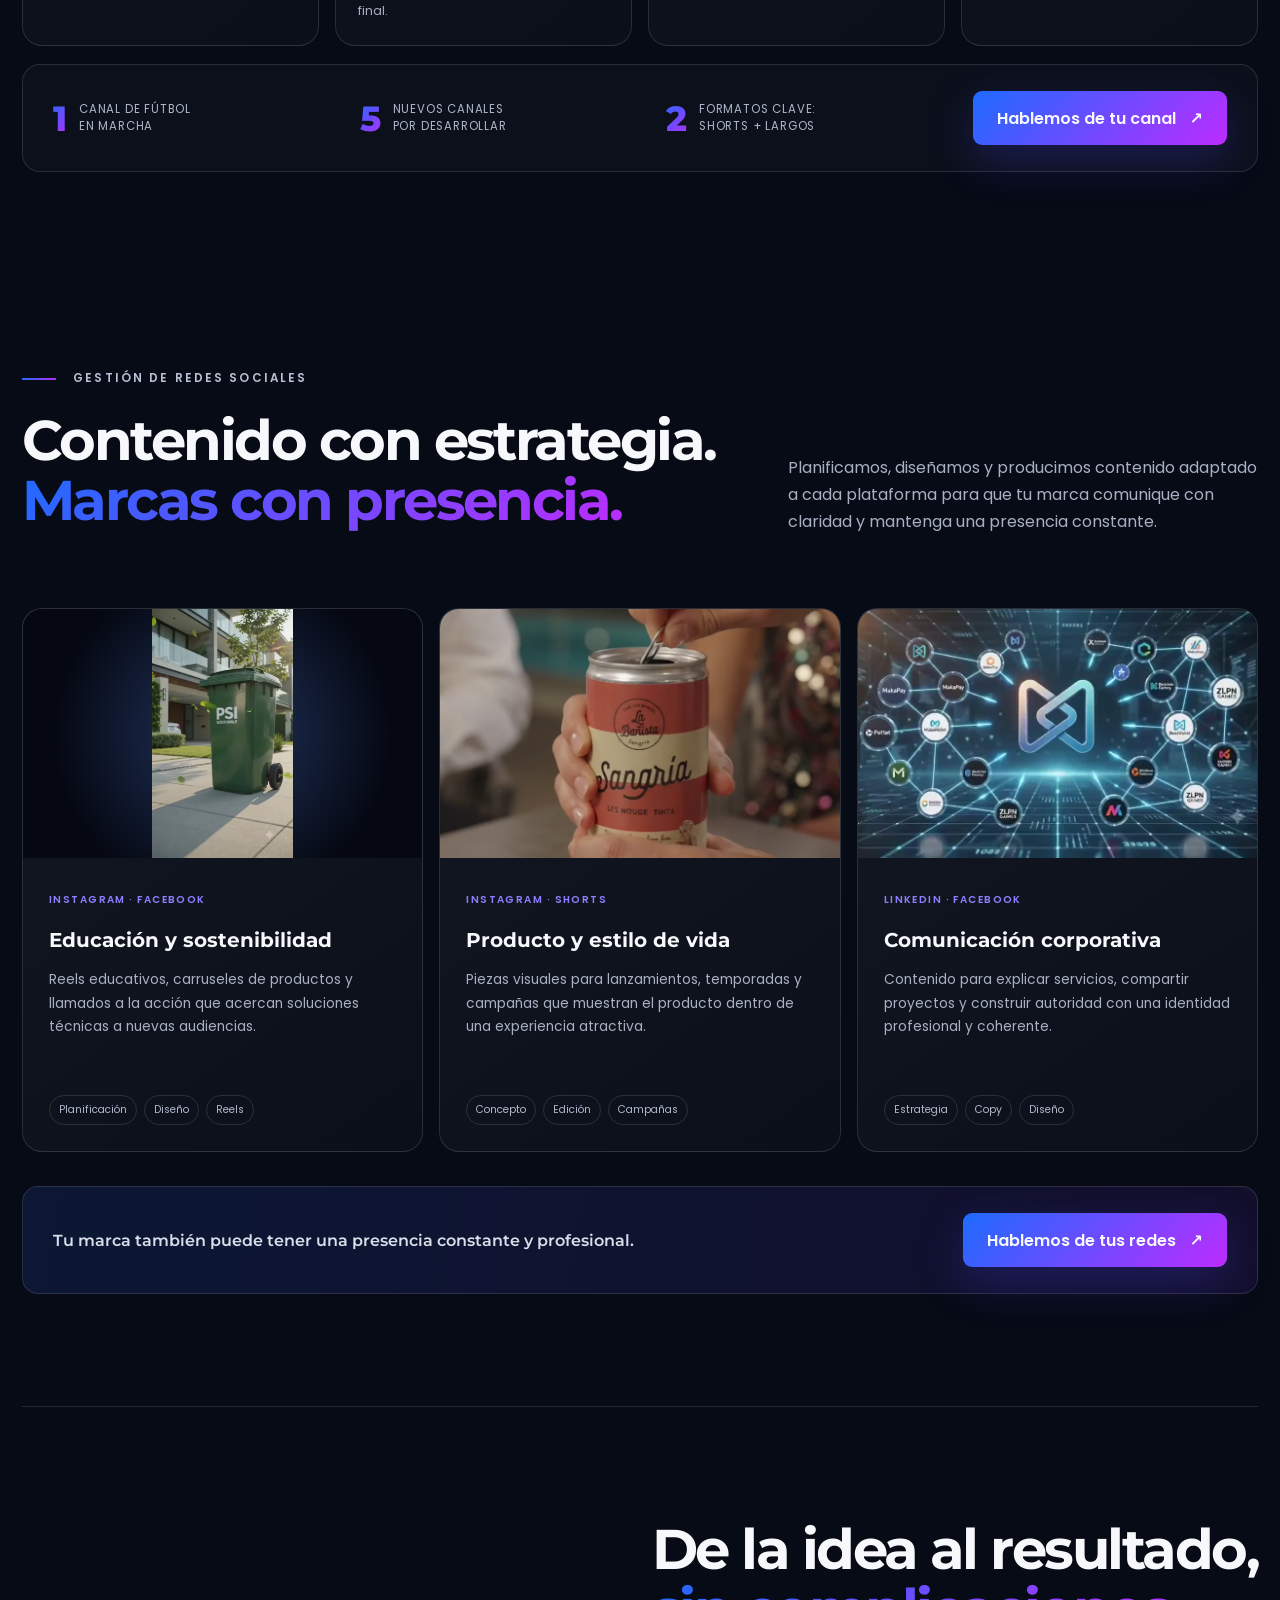
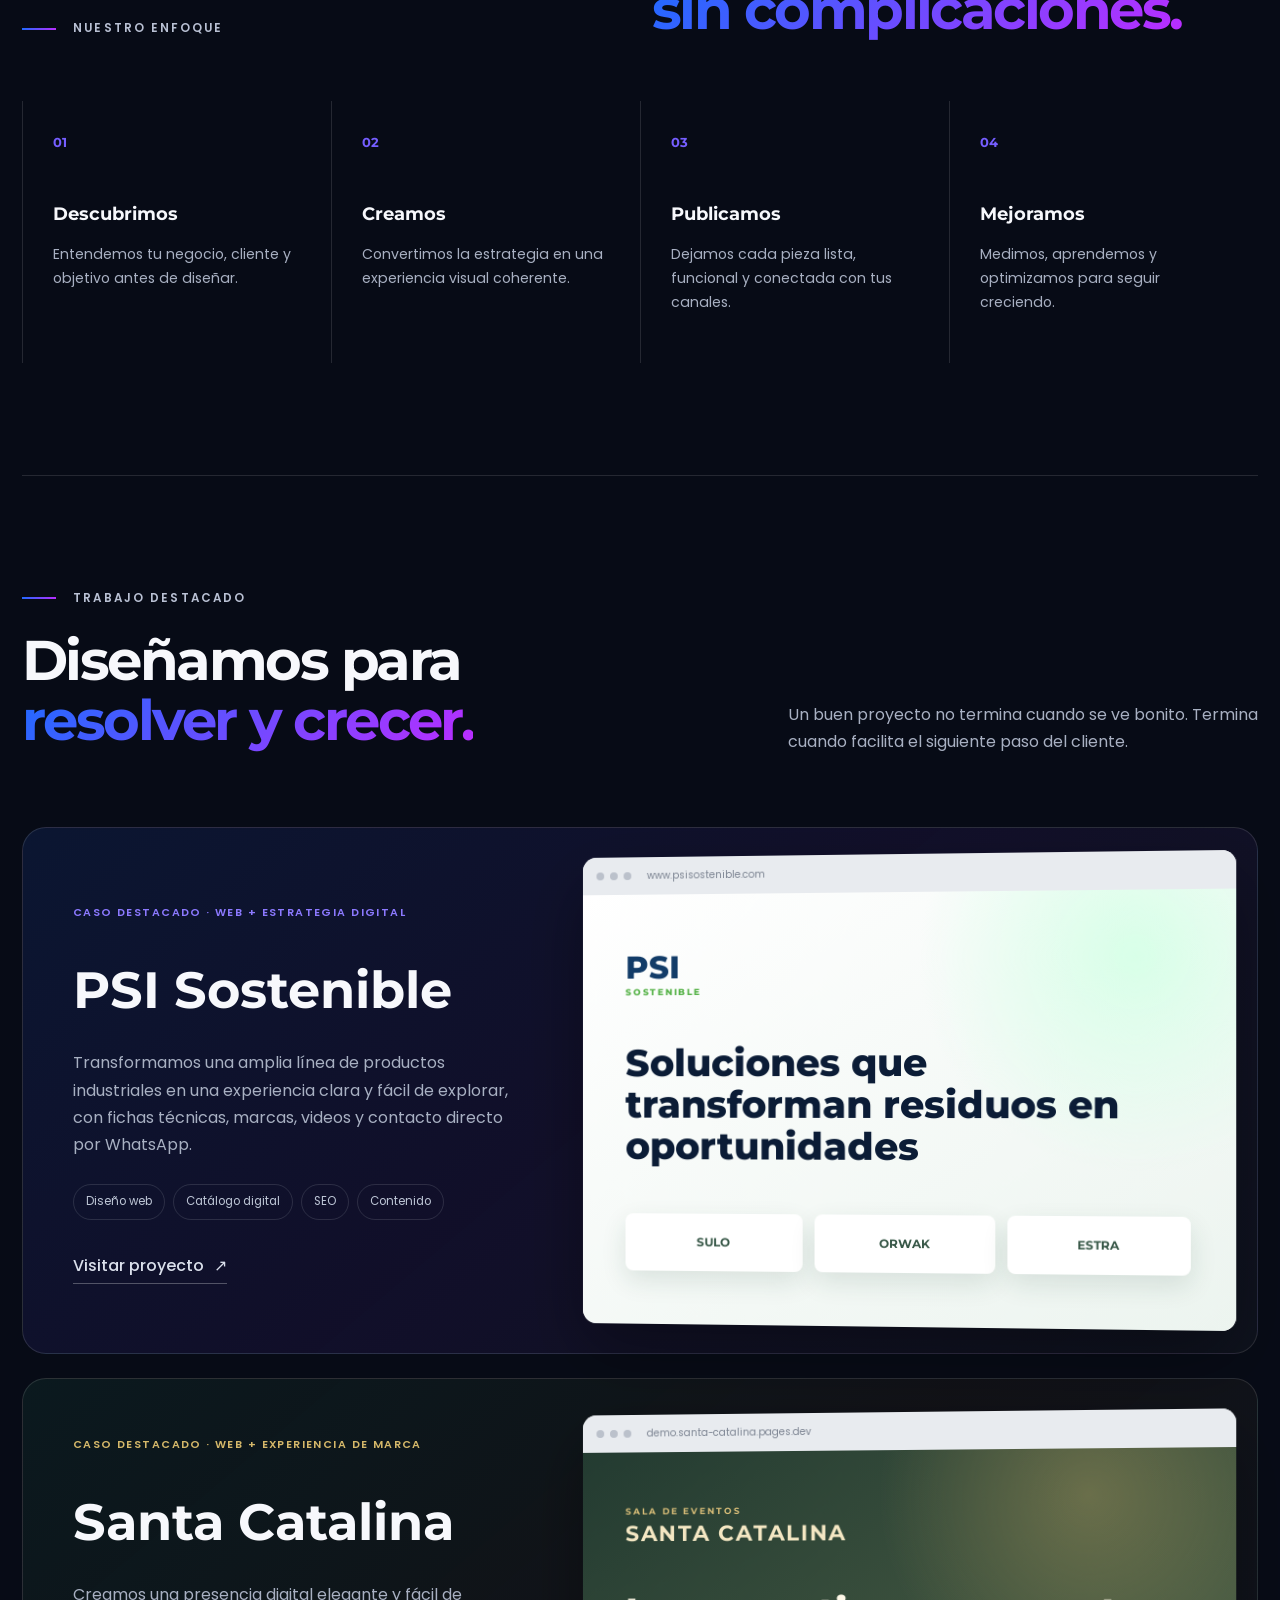
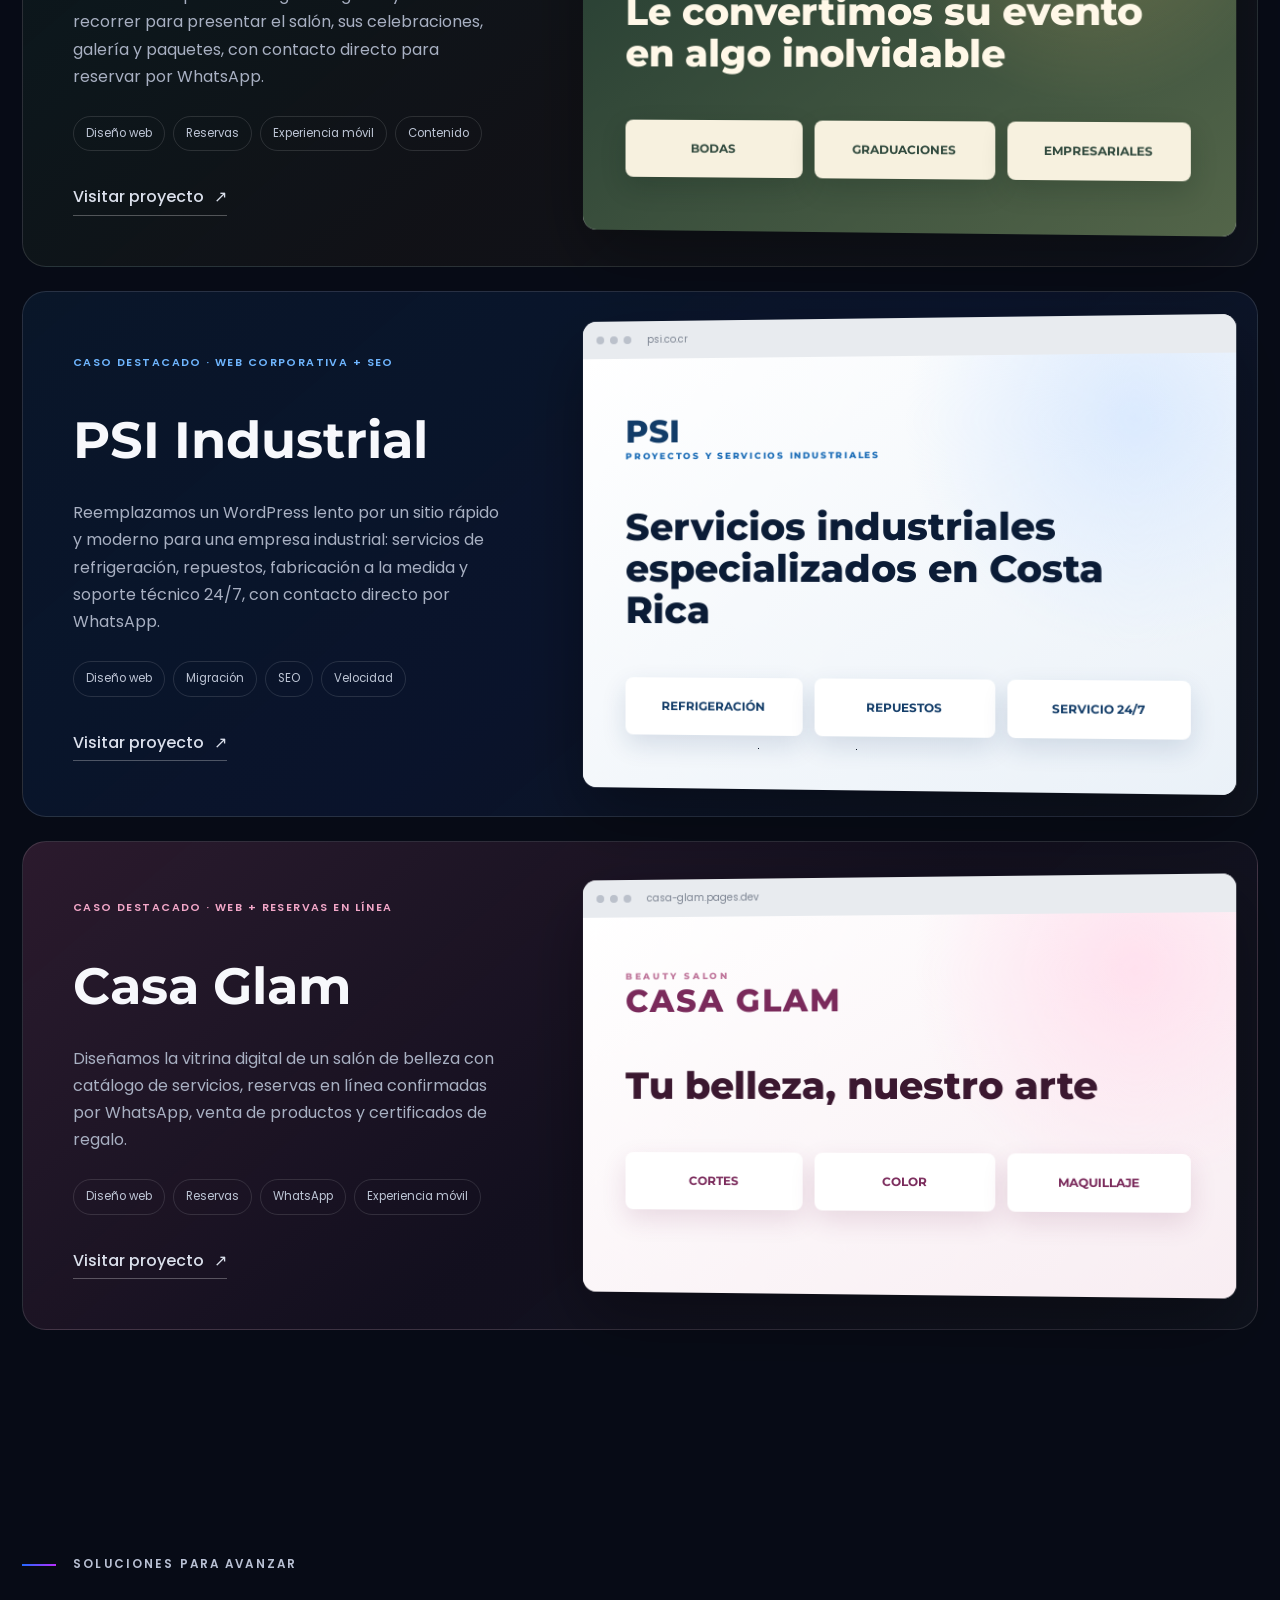
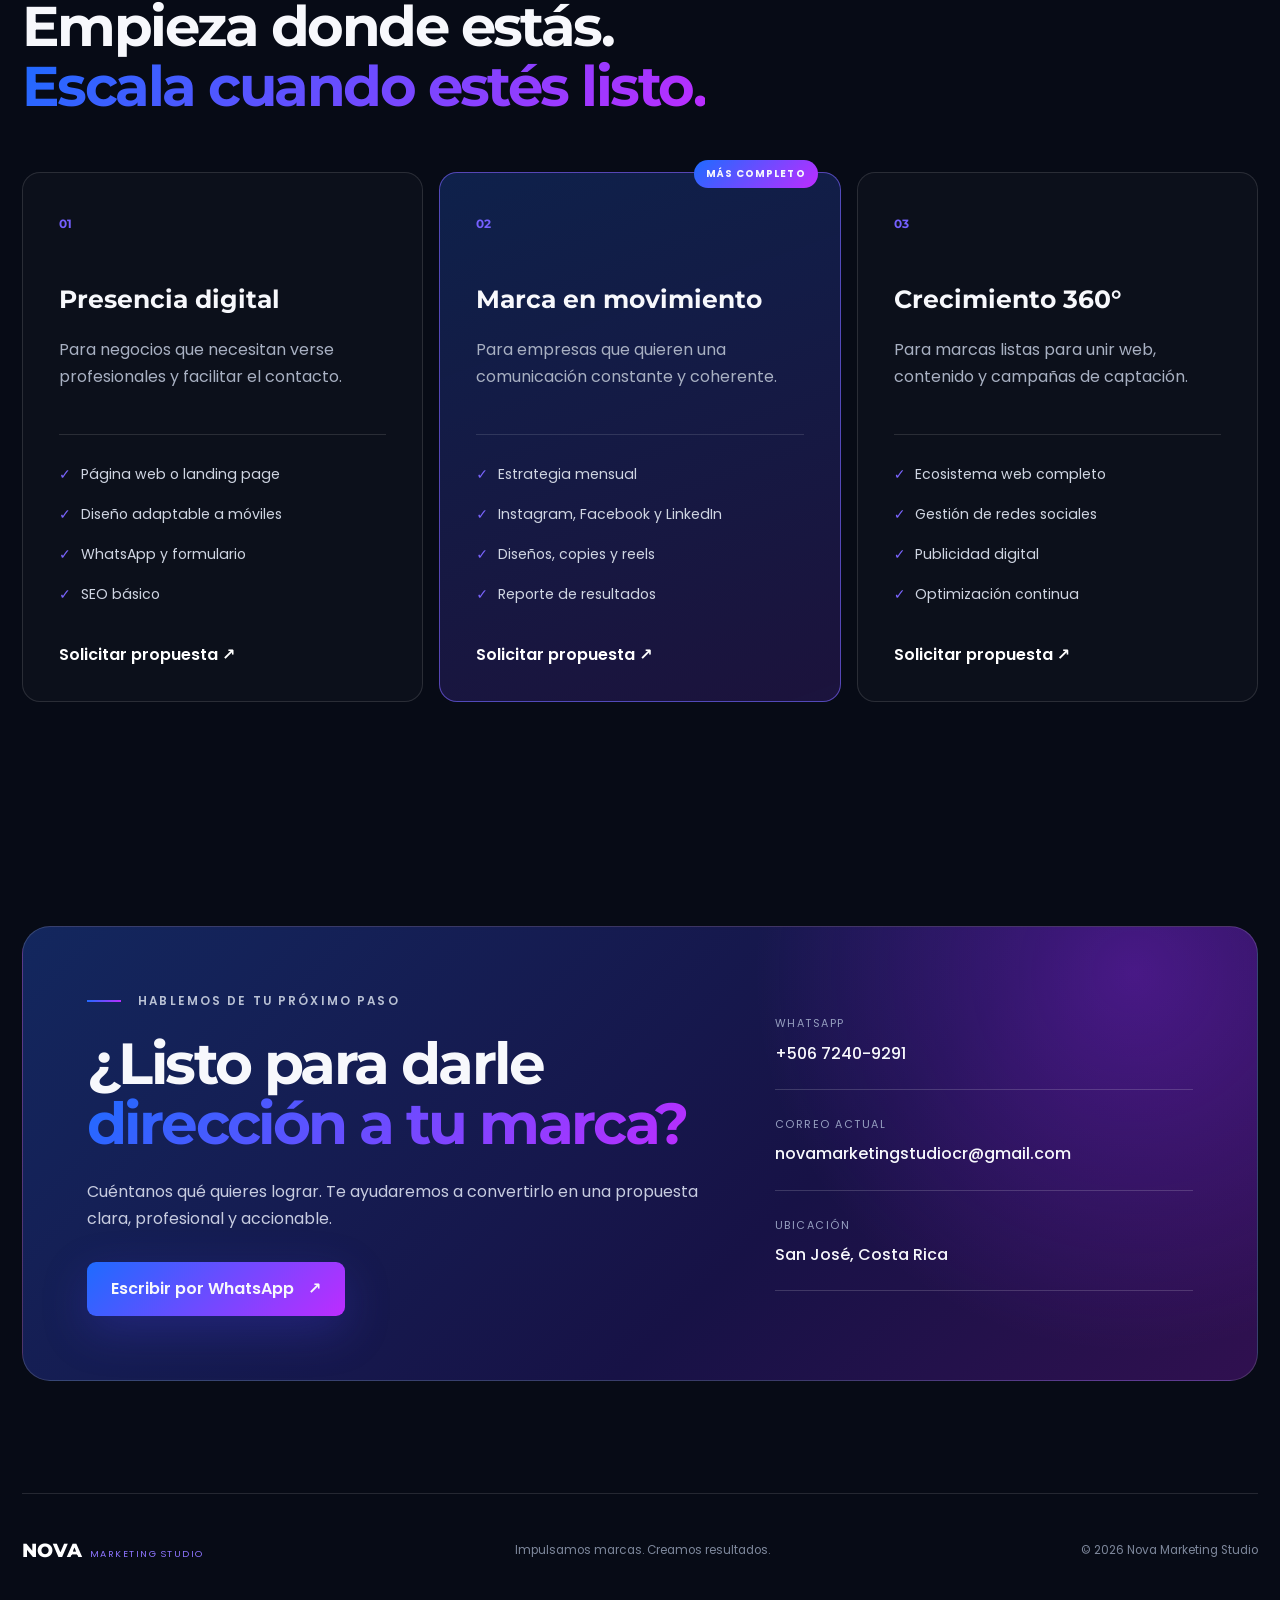
==== commit 848fe123: "Santa Catalina apunta a demo.santa-catalina.pages.dev Co-Authored-By: Claude Opus 5.5 <noreply@anthr" ====
--- a/index.html
+++ b/index.html
@@ -348,10 +348,10 @@
           <h3>Santa Catalina</h3>
           <p>Creamos una presencia digital elegante y fácil de recorrer para presentar el salón, sus celebraciones, galería y paquetes, con contacto directo para reservar por WhatsApp.</p>
           <div class="tag-row"><span>Diseño web</span><span>Reservas</span><span>Experiencia móvil</span><span>Contenido</span></div>
-          <a class="text-link light" href="https://santa-catalina.pages.dev/" target="_blank" rel="noopener">Visitar proyecto <span>↗</span></a>
+          <a class="text-link light" href="https://demo.santa-catalina.pages.dev/" target="_blank" rel="noopener">Visitar proyecto <span>↗</span></a>
         </div>
         <div class="project-preview event-preview">
-          <div class="browser-bar"><i></i><i></i><i></i><span>santa-catalina.pages.dev</span></div>
+          <div class="browser-bar"><i></i><i></i><i></i><span>demo.santa-catalina.pages.dev</span></div>
           <div class="preview-canvas event-canvas">
             <div class="event-logo"><small>SALA DE EVENTOS</small>SANTA CATALINA</div>
             <h4>Le convertimos su evento en algo inolvidable</h4>
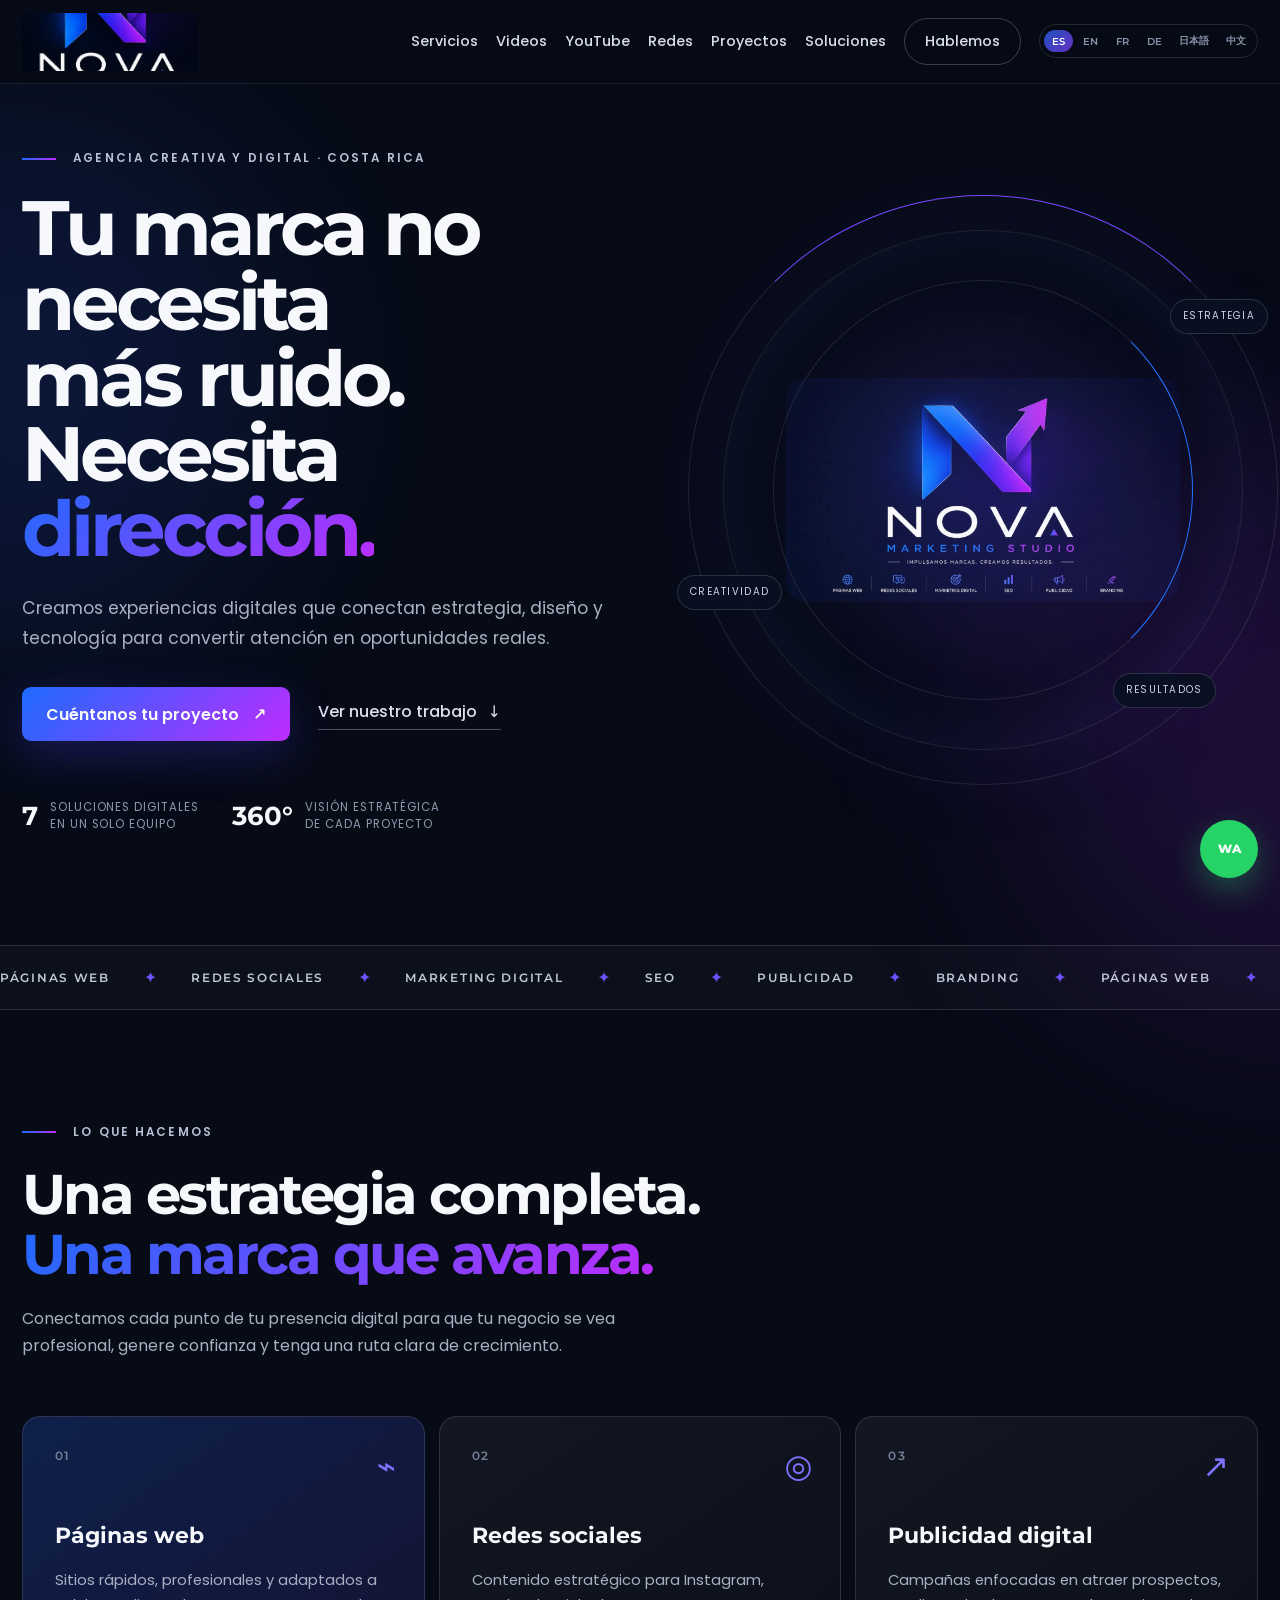
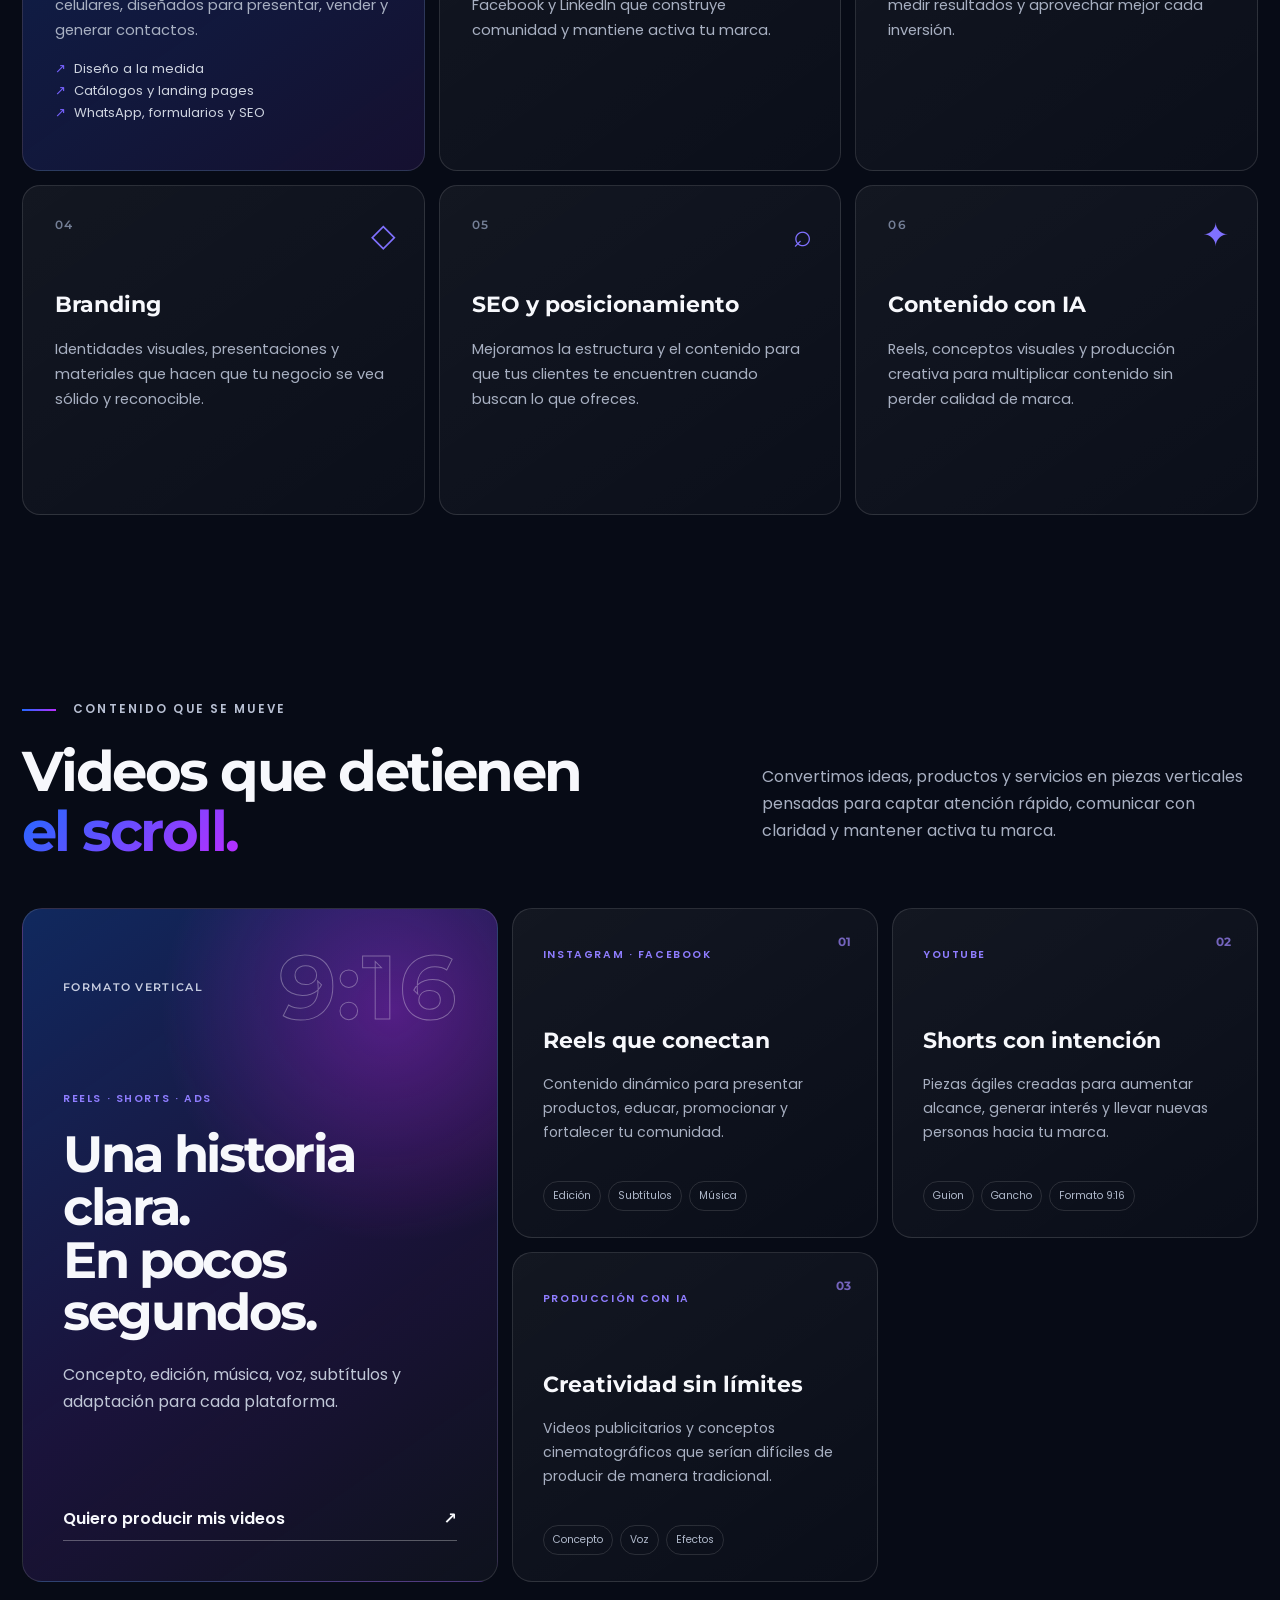
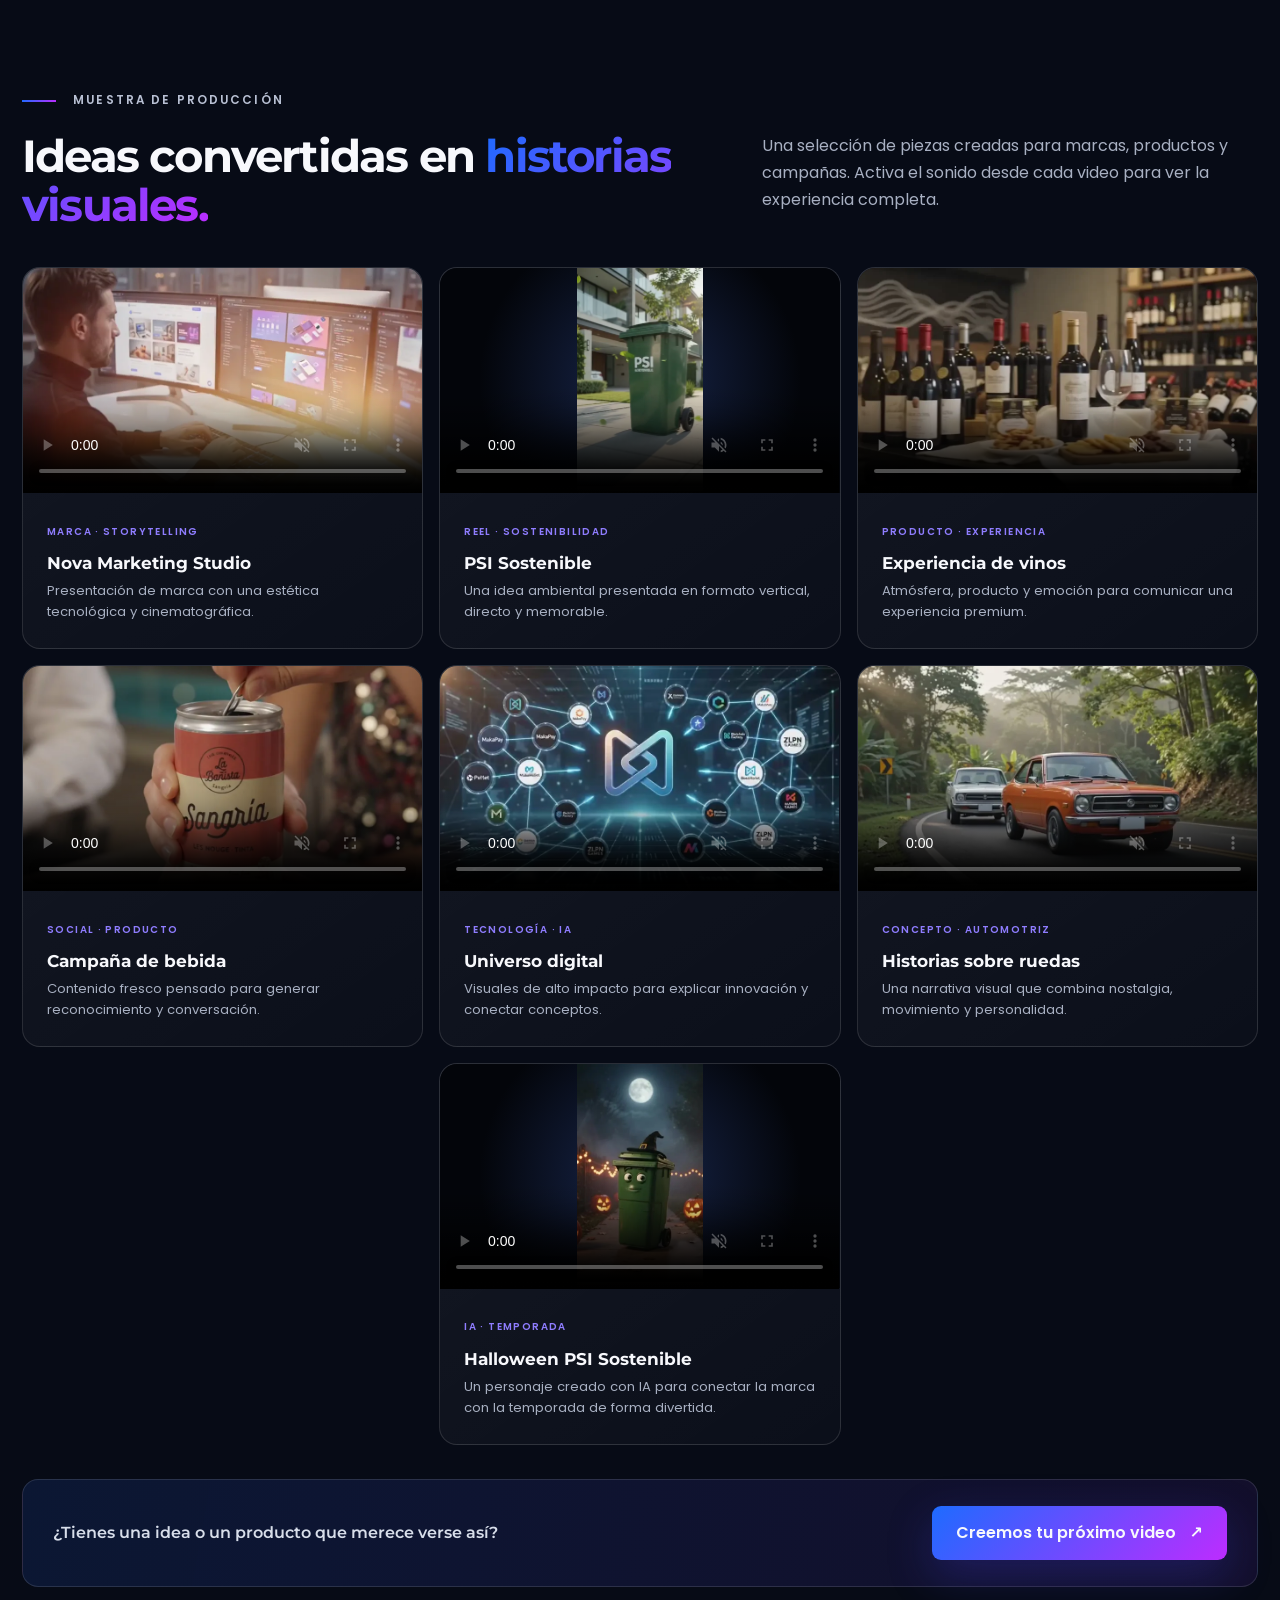
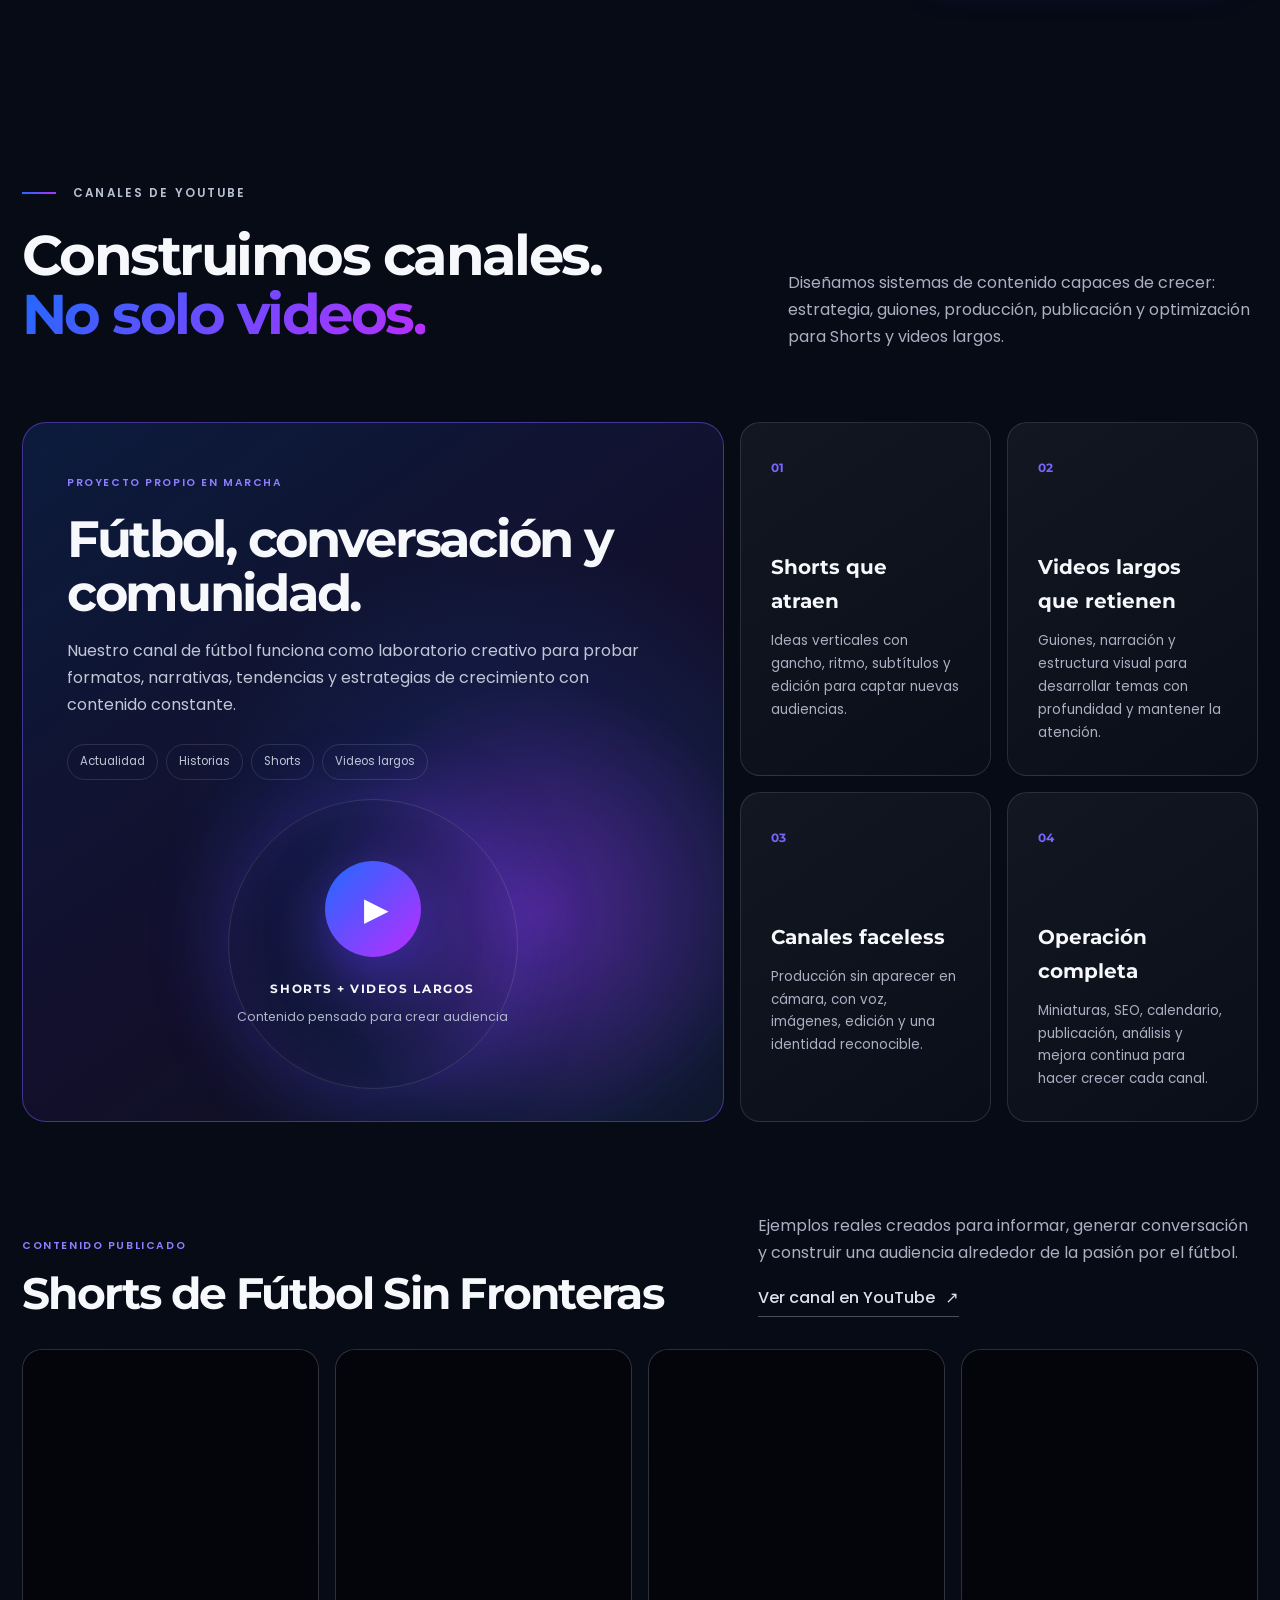
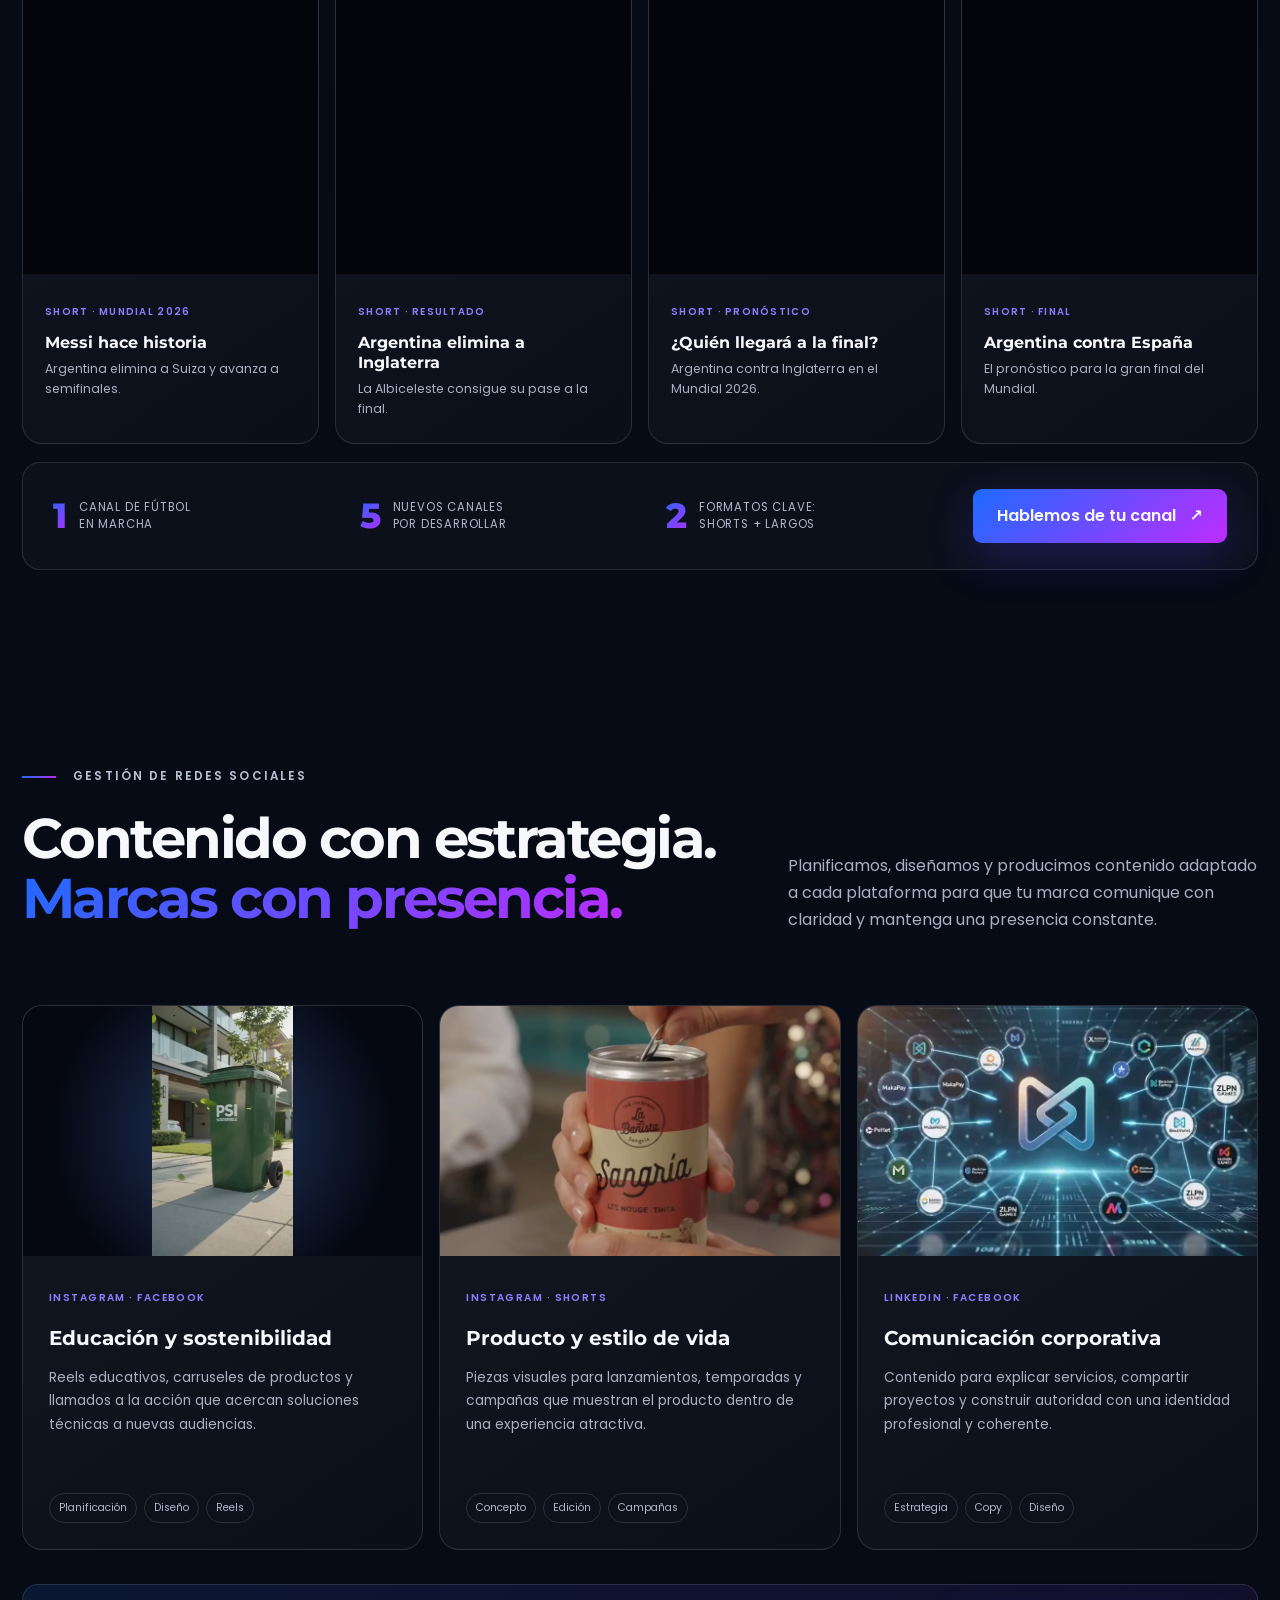
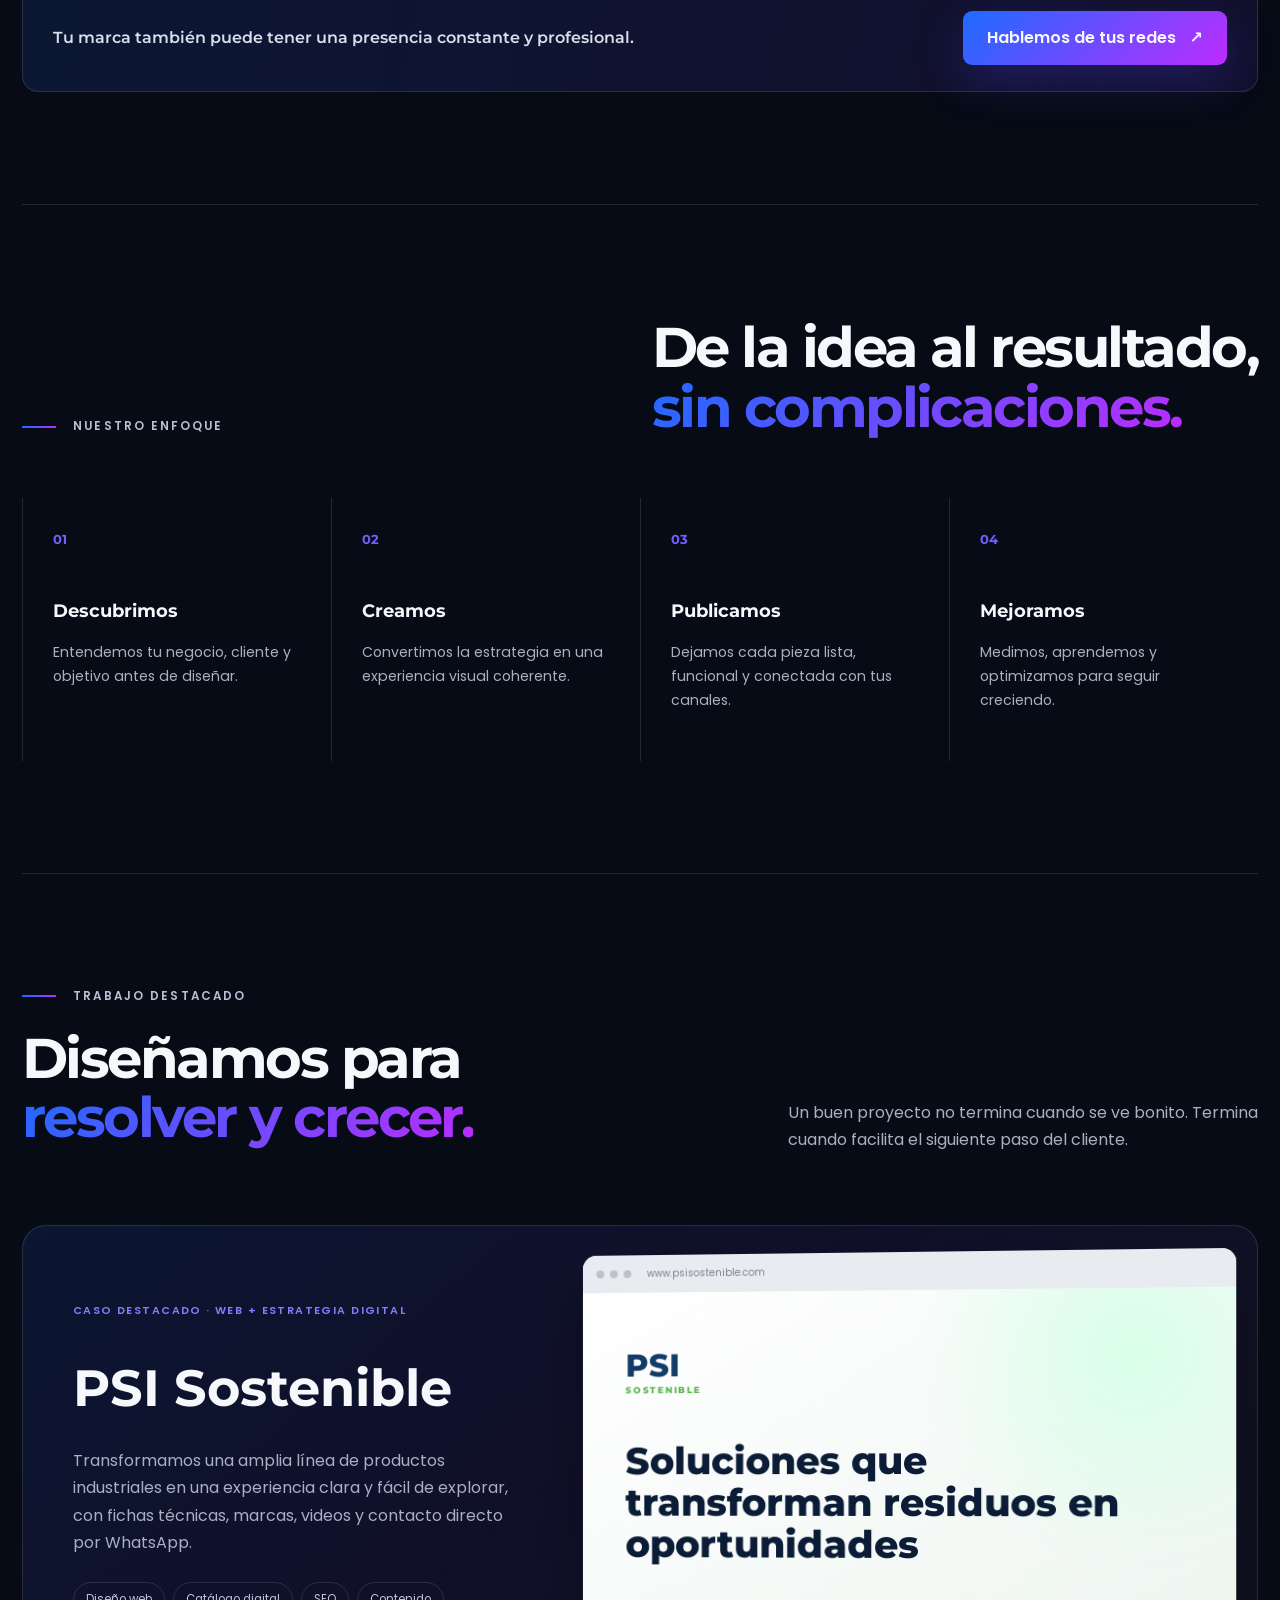
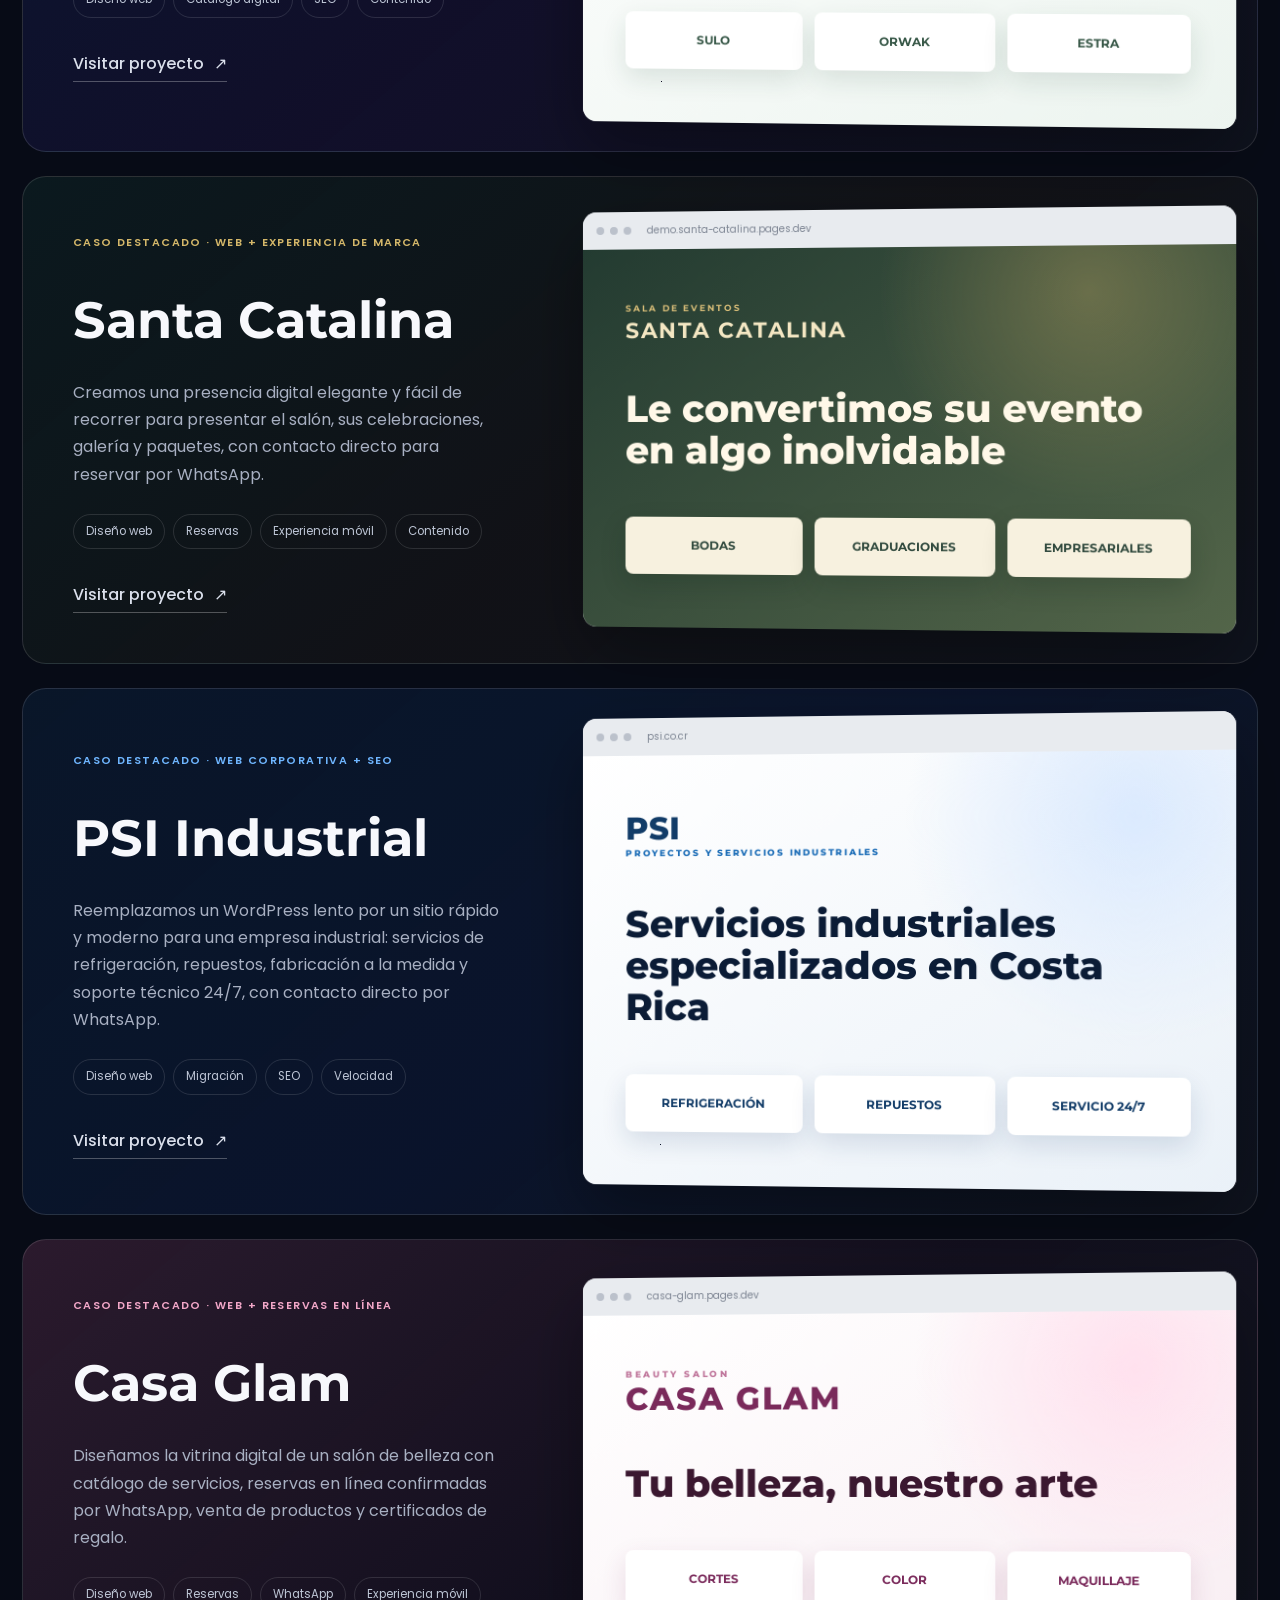
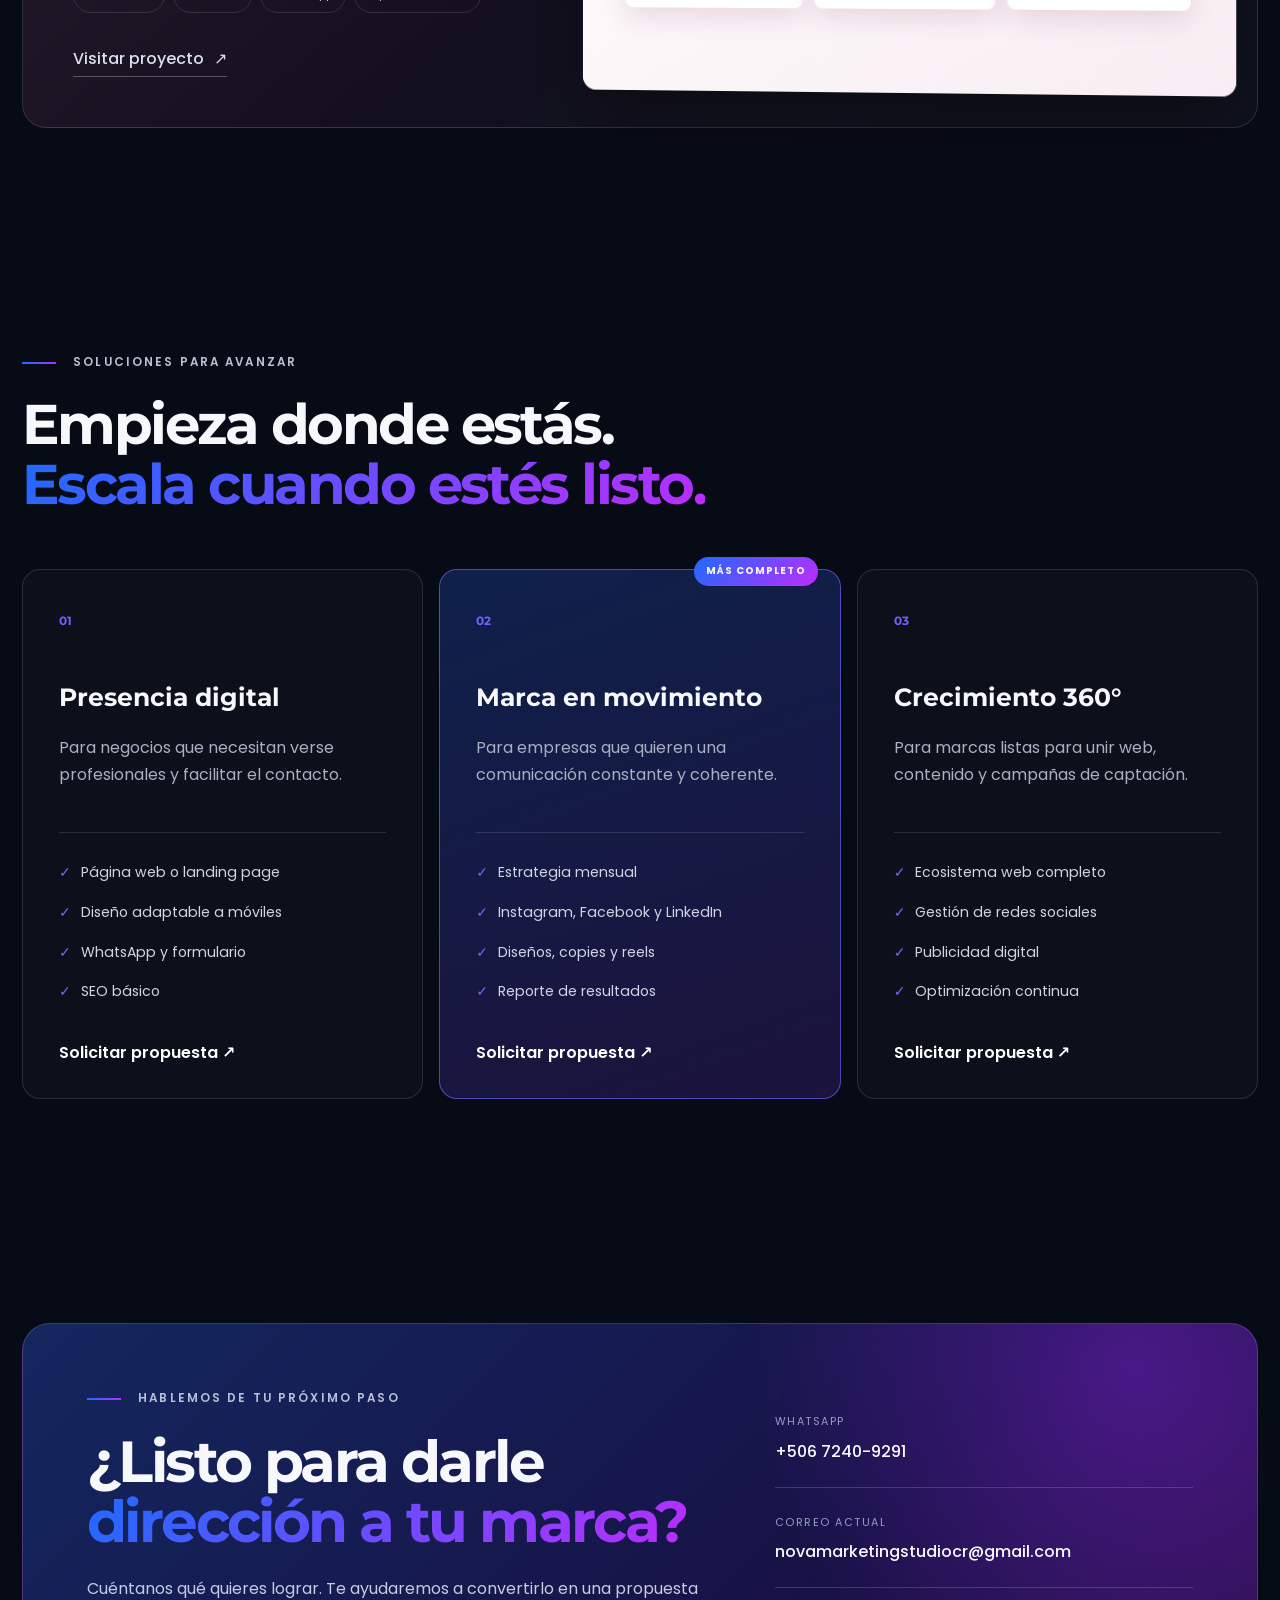
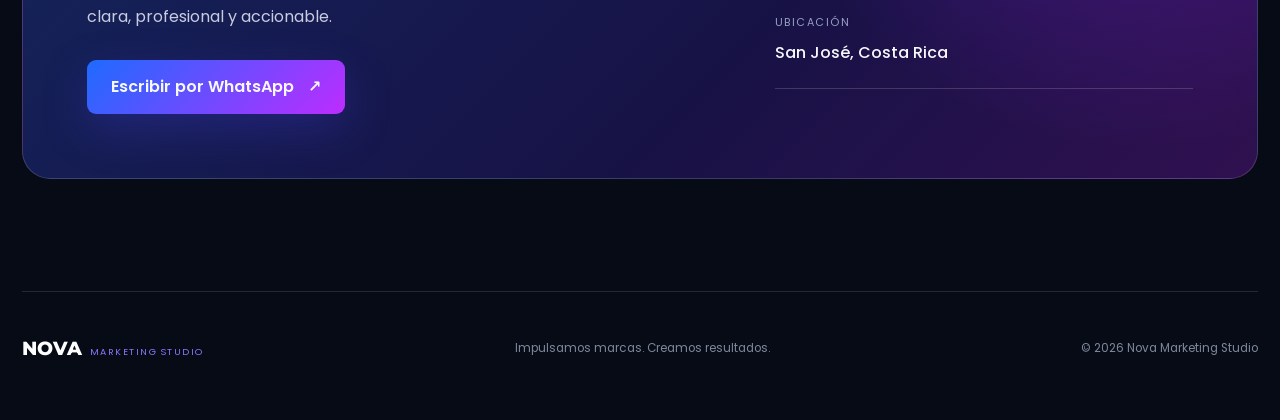
==== commit 68841bac: "Agrega video de Halloween de PSI Sostenible en la sección de videos Co-Authored-By: Claude Opus 5.5 " ====
--- a/index.html
+++ b/index.html
@@ -218,6 +218,12 @@
           </video>
           <div class="showreel-copy"><small>CONCEPTO · AUTOMOTRIZ</small><h4>Historias sobre ruedas</h4><p>Una narrativa visual que combina nostalgia, movimiento y personalidad.</p></div>
         </article>
+        <article class="showreel-card vertical reveal">
+          <video controls muted playsinline preload="metadata" poster="assets/posters/halloween-psi-sostenible.webp" aria-label="Video de Halloween para PSI Sostenible">
+            <source src="assets/videos/halloween-psi-sostenible.mp4" type="video/mp4">
+          </video>
+          <div class="showreel-copy"><small>IA · TEMPORADA</small><h4>Halloween PSI Sostenible</h4><p>Un personaje creado con IA para conectar la marca con la temporada de forma divertida.</p></div>
+        </article>
       </div>
       <div class="showreel-cta reveal">
         <p>¿Tienes una idea o un producto que merece verse así?</p>
--- a/assets/styles.css
+++ b/assets/styles.css
@@ -302,3 +302,6 @@
 .glam-logo { font: 800 2rem Montserrat; letter-spacing: .06em; color: #7a2a5b; }
 .glam-logo small { display: block; color: #c0779c; font-size: .55rem; letter-spacing: .3em; }
 .glam-services div { color: #7a2a5b; box-shadow: 0 10px 26px rgba(122,42,91,.14); }
+
+/* Centra la última tarjeta de video cuando queda sola en la fila */
+@media (min-width: 981px) { .showreel-grid > .showreel-card:last-child:nth-child(3n+1) { grid-column: 2; } }
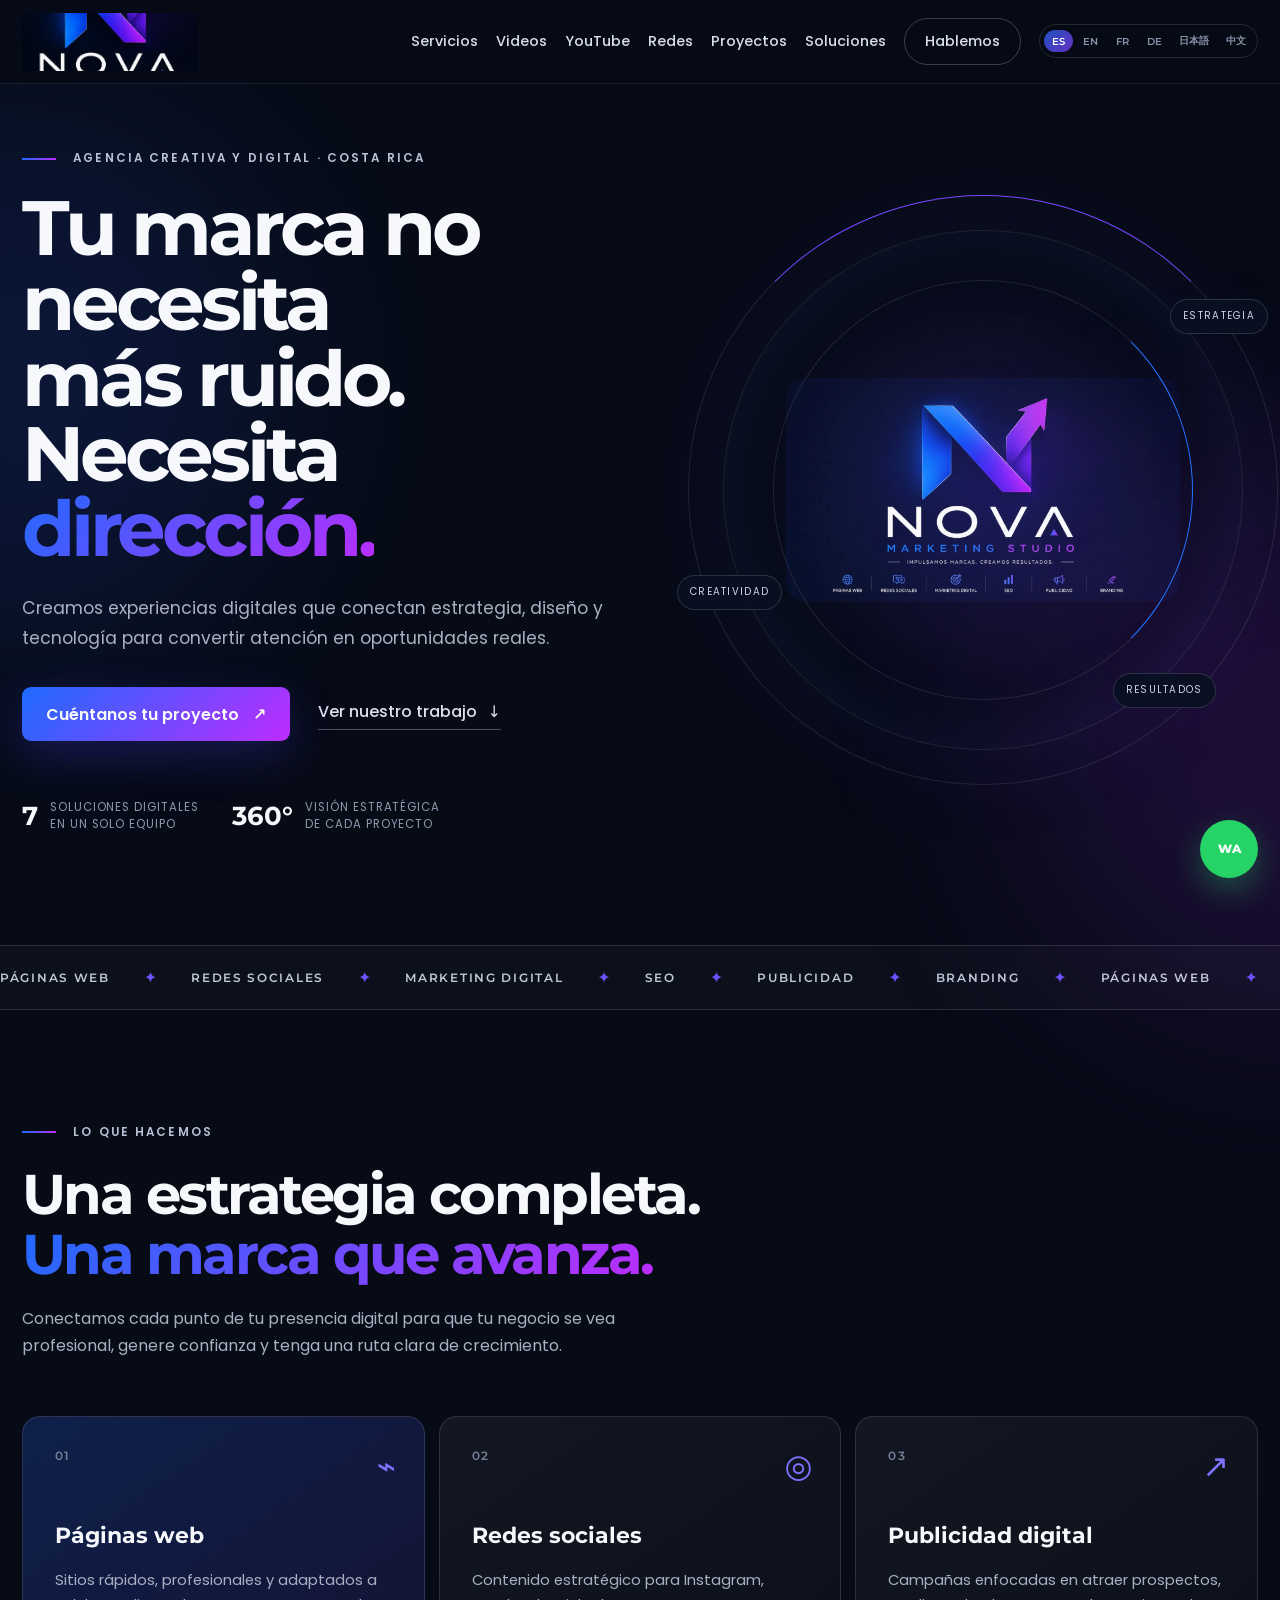
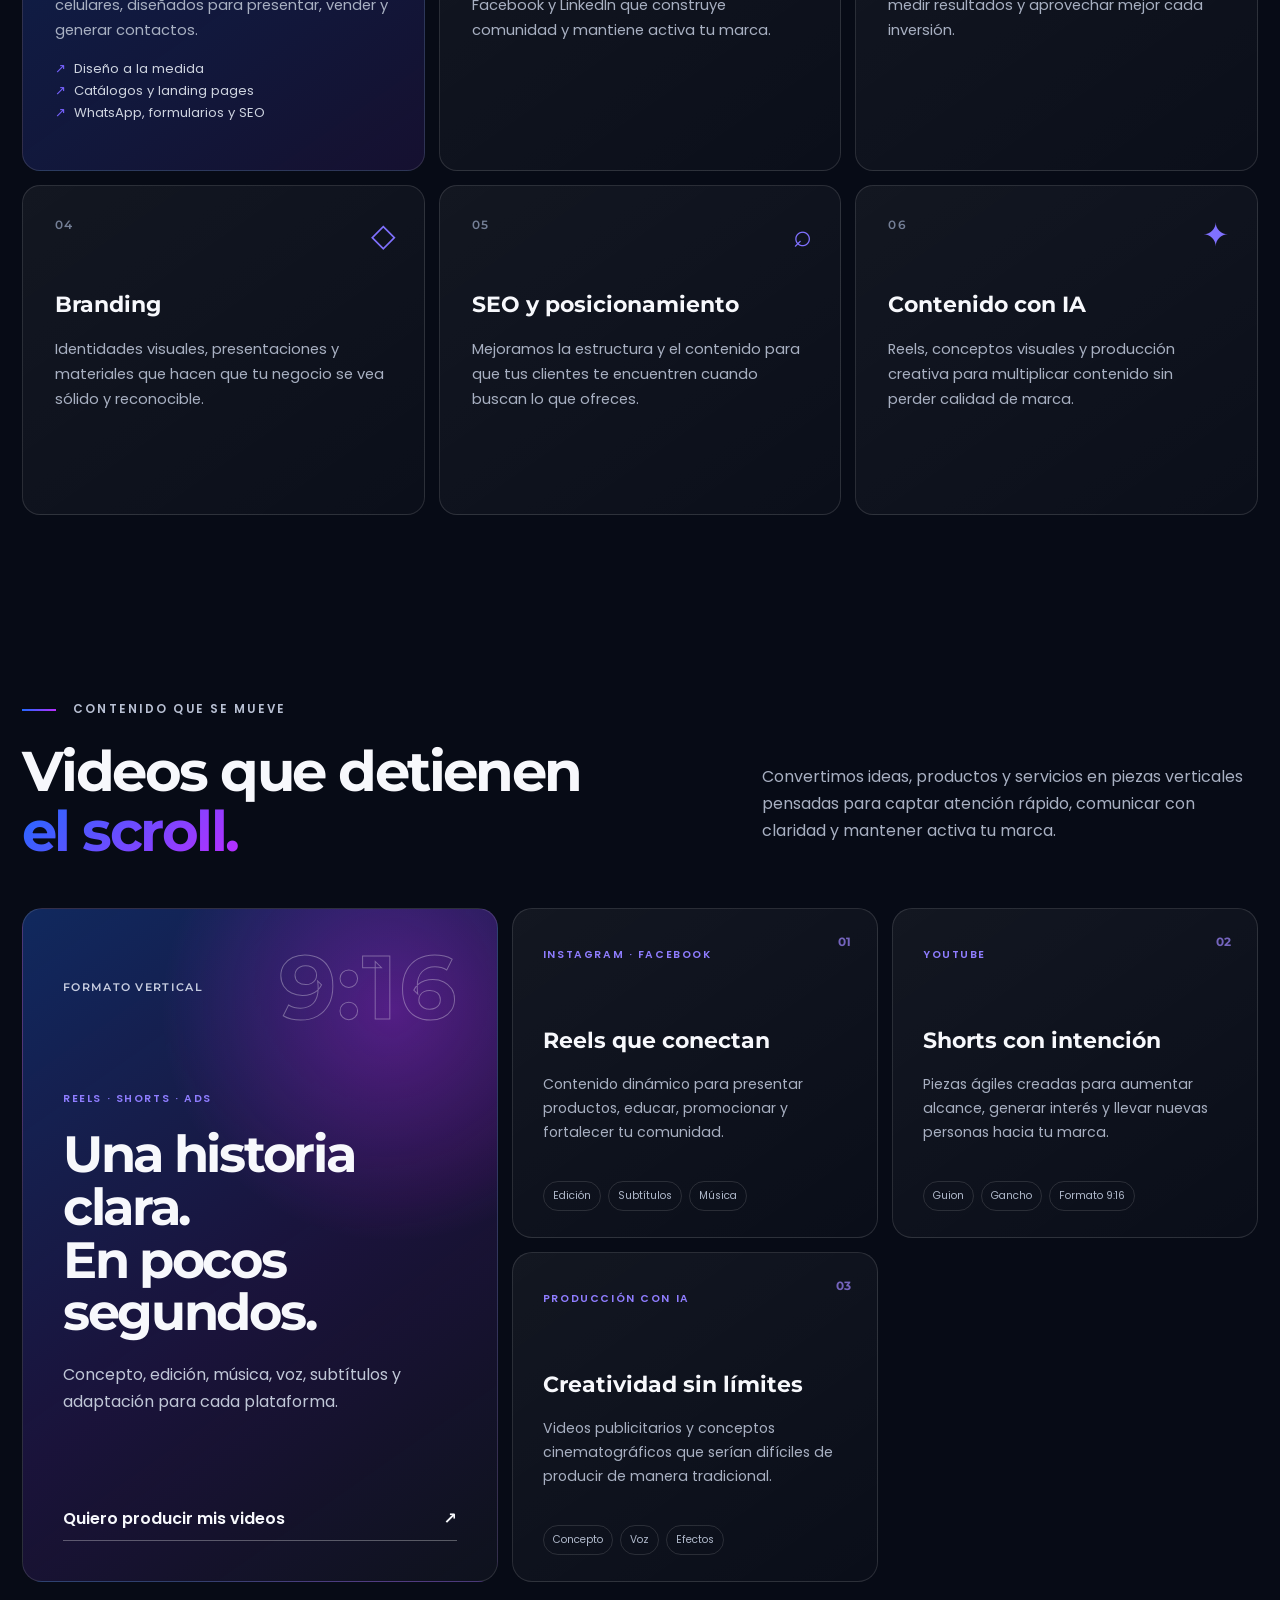
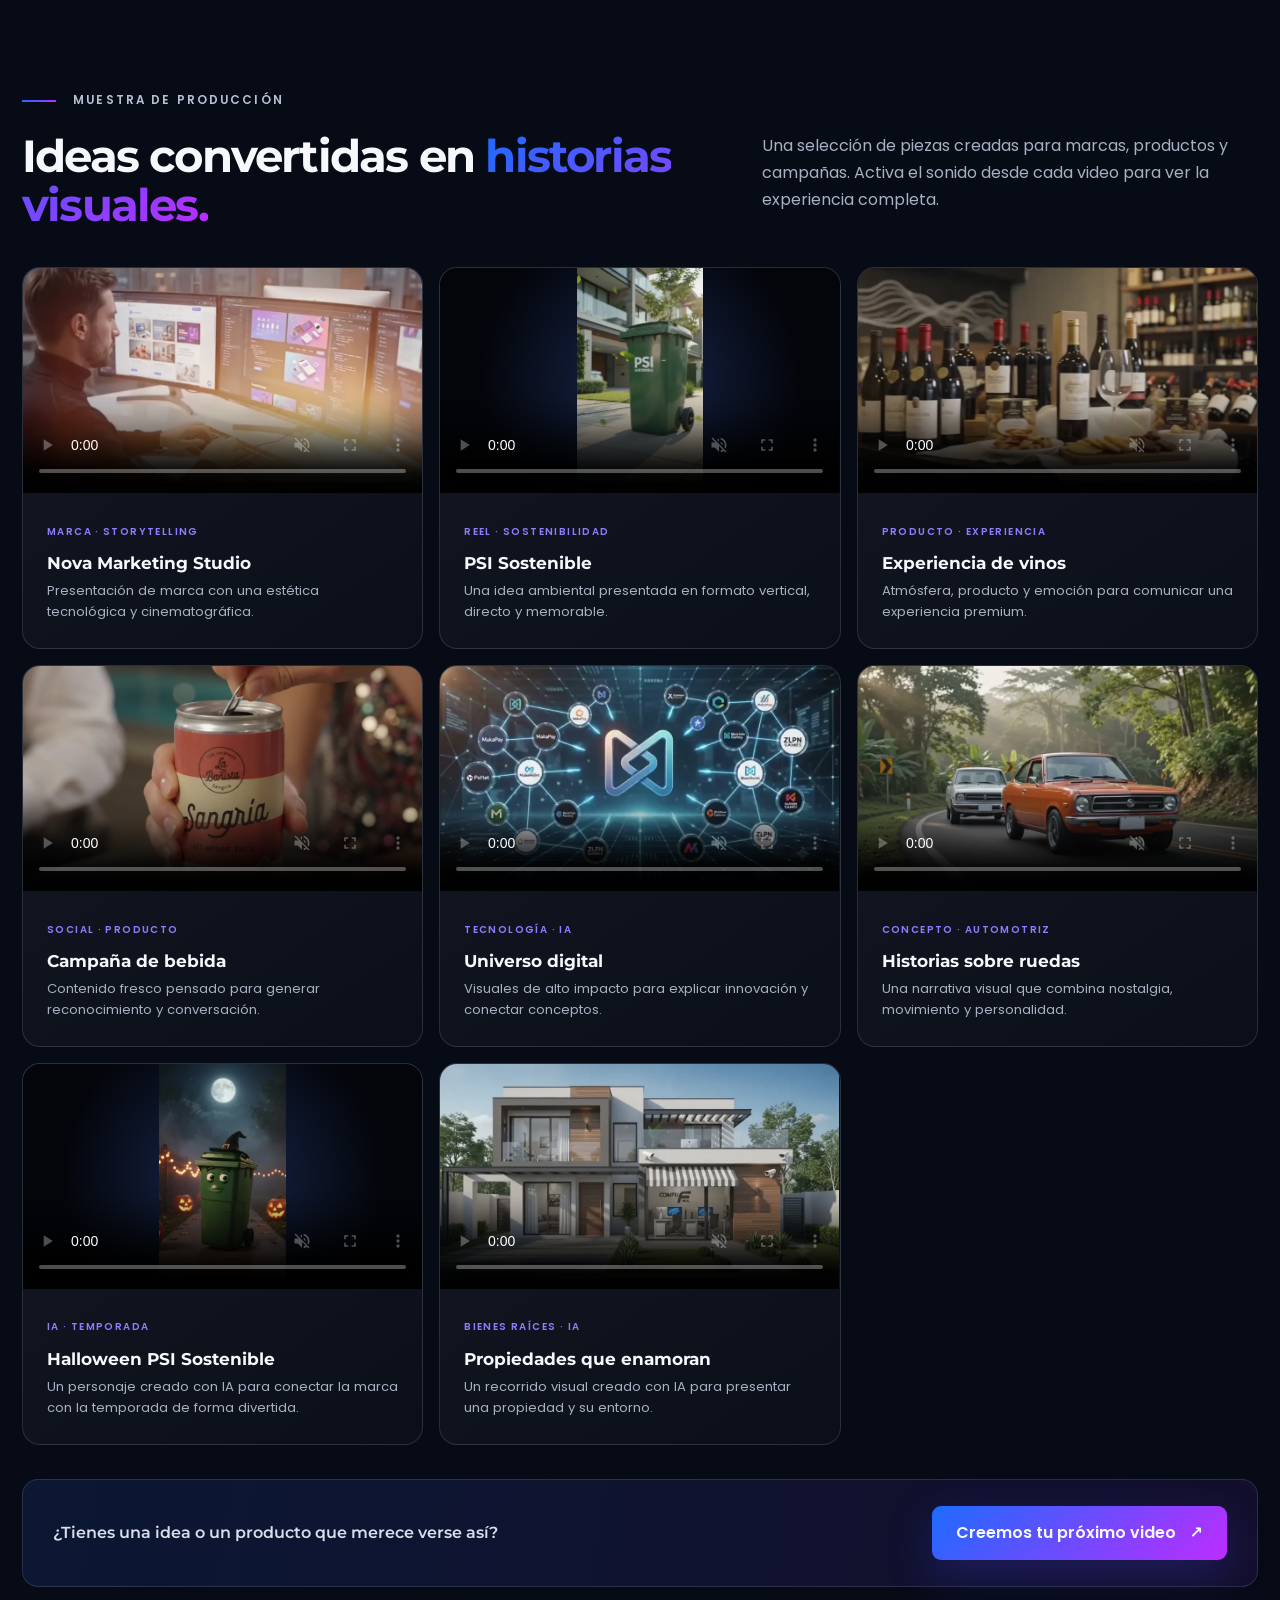
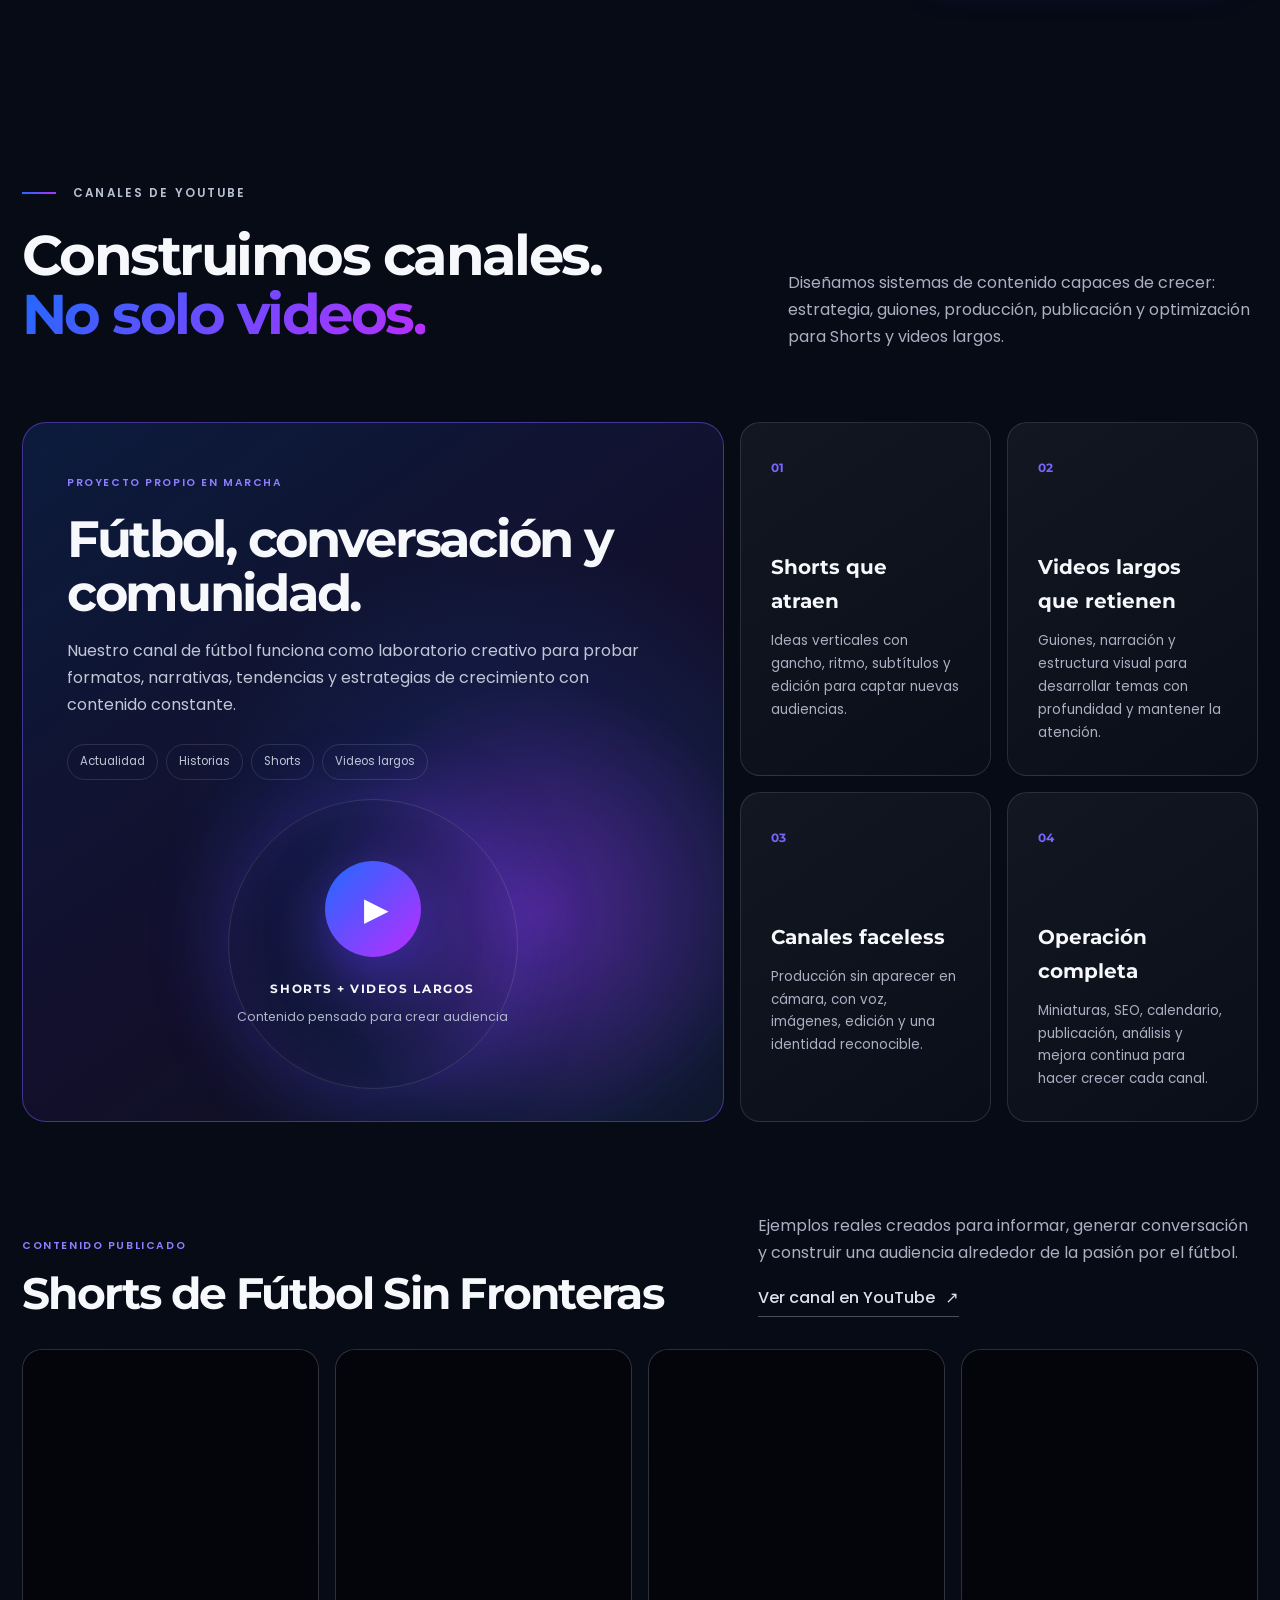
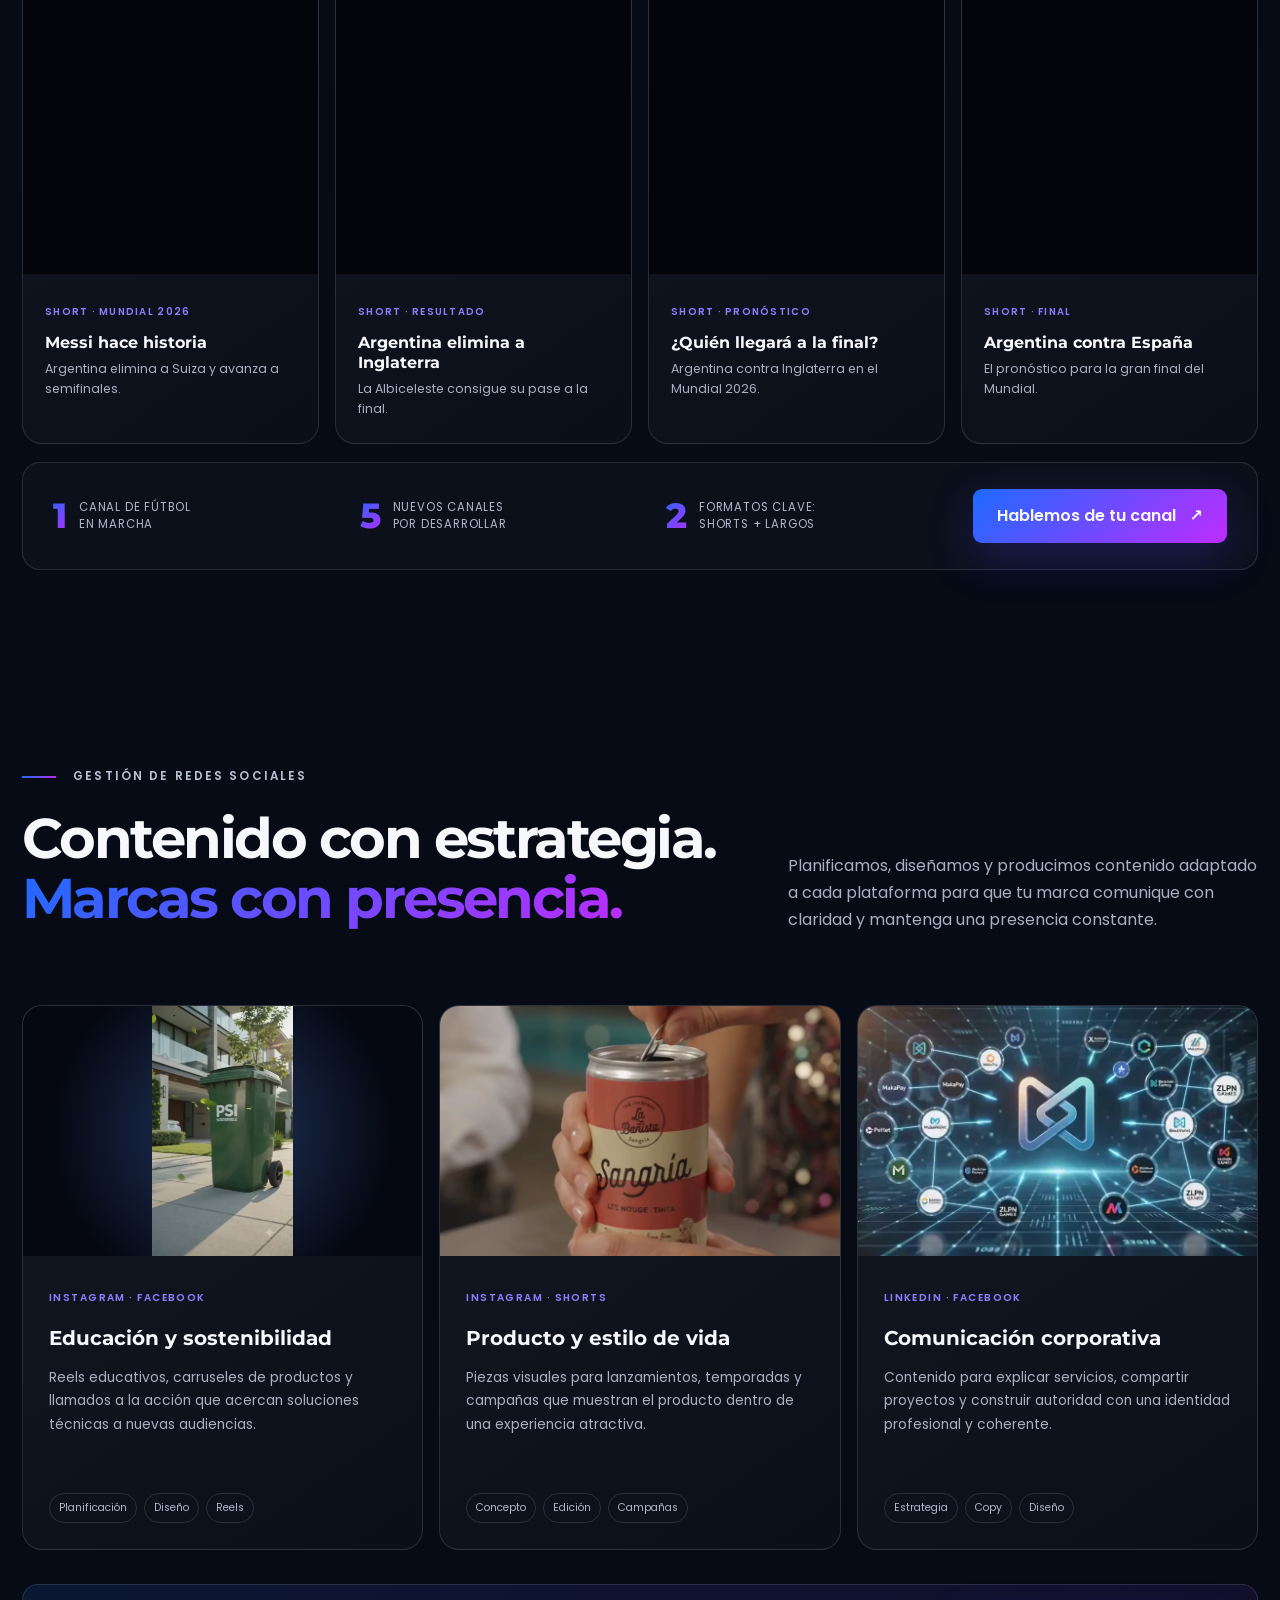
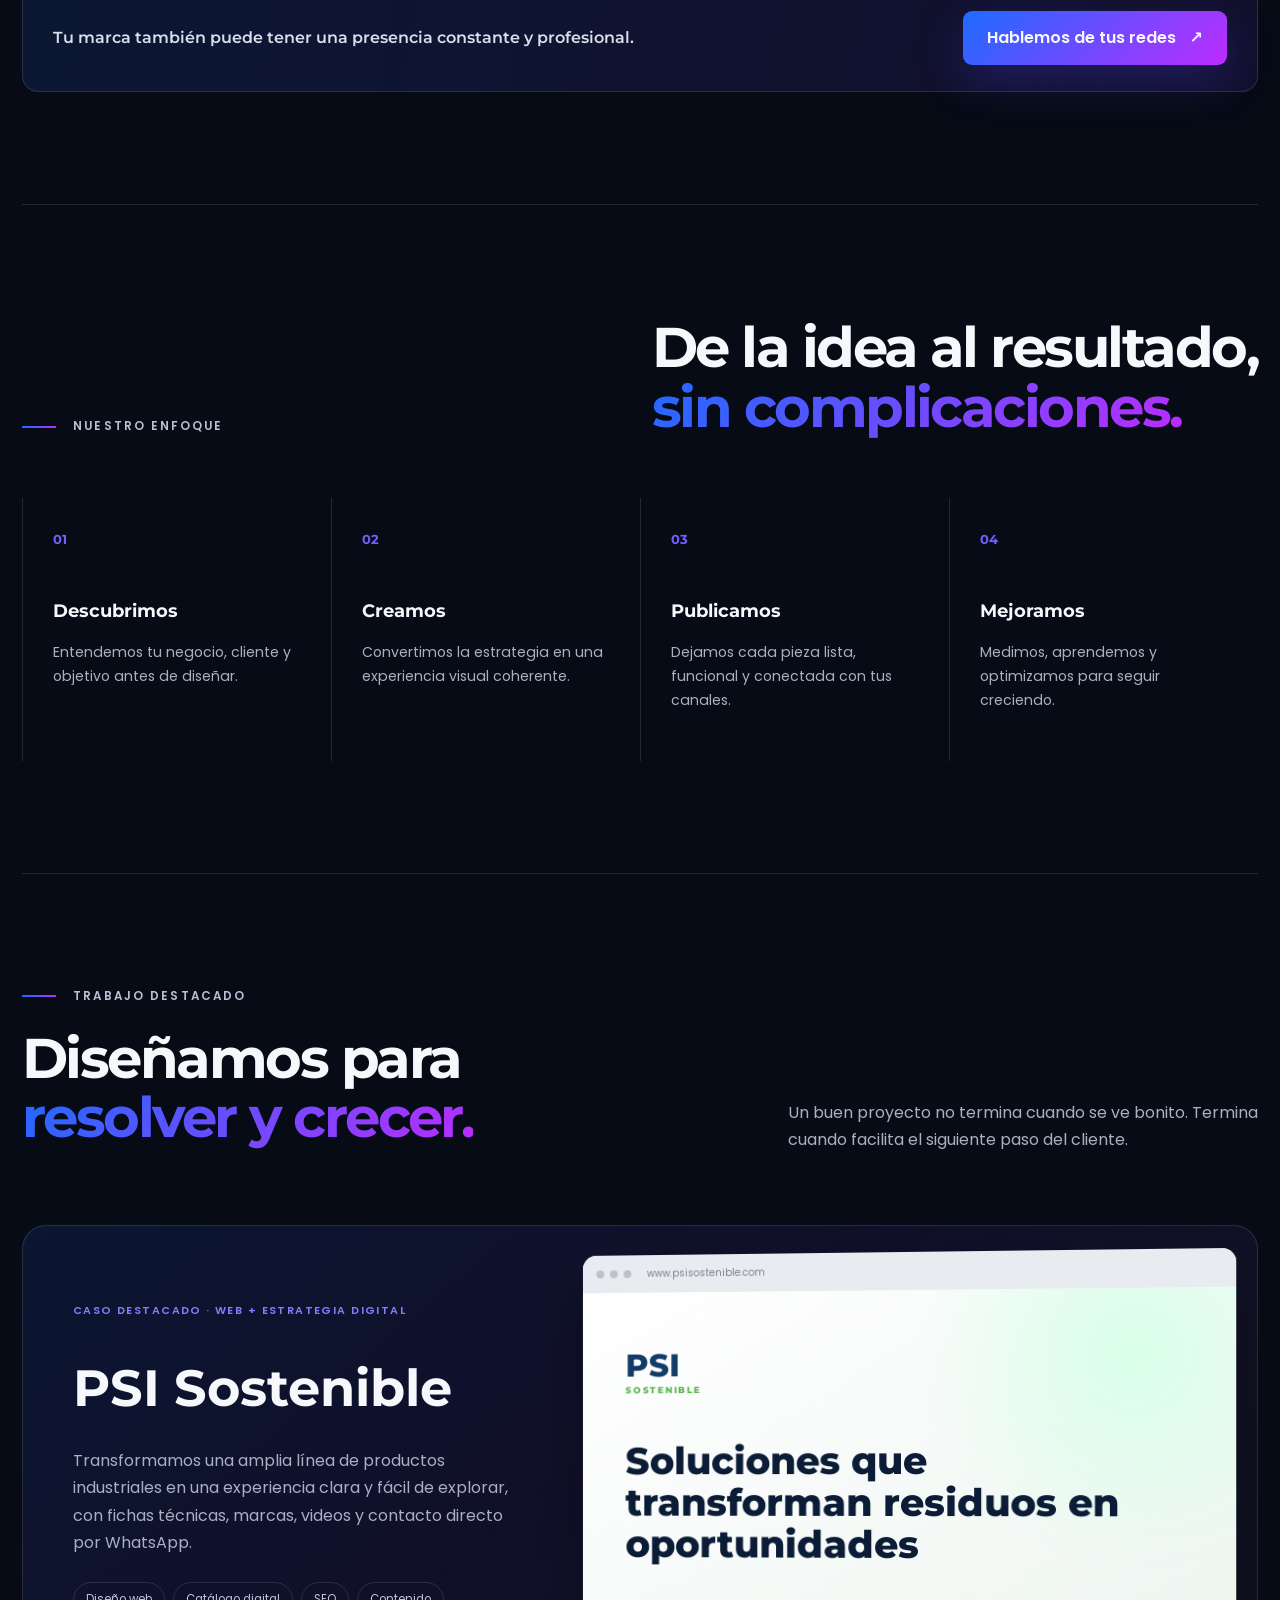
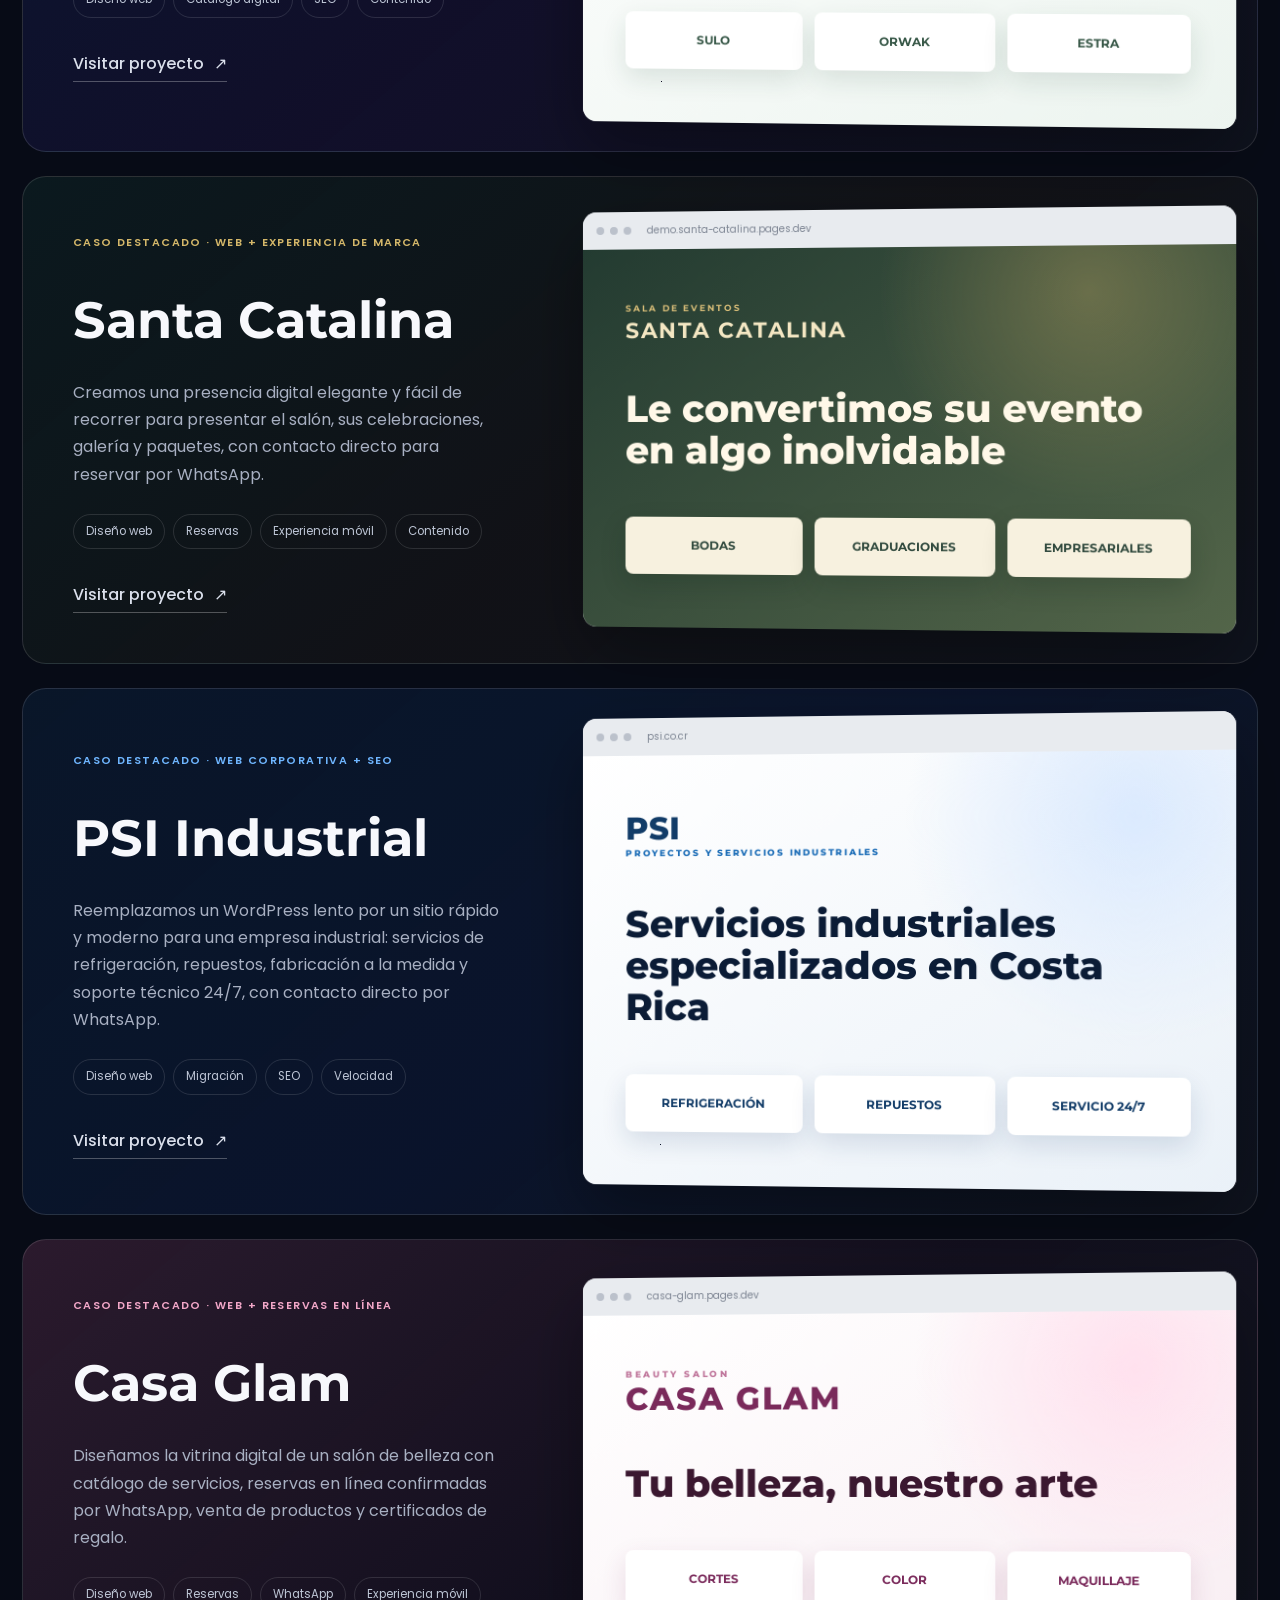
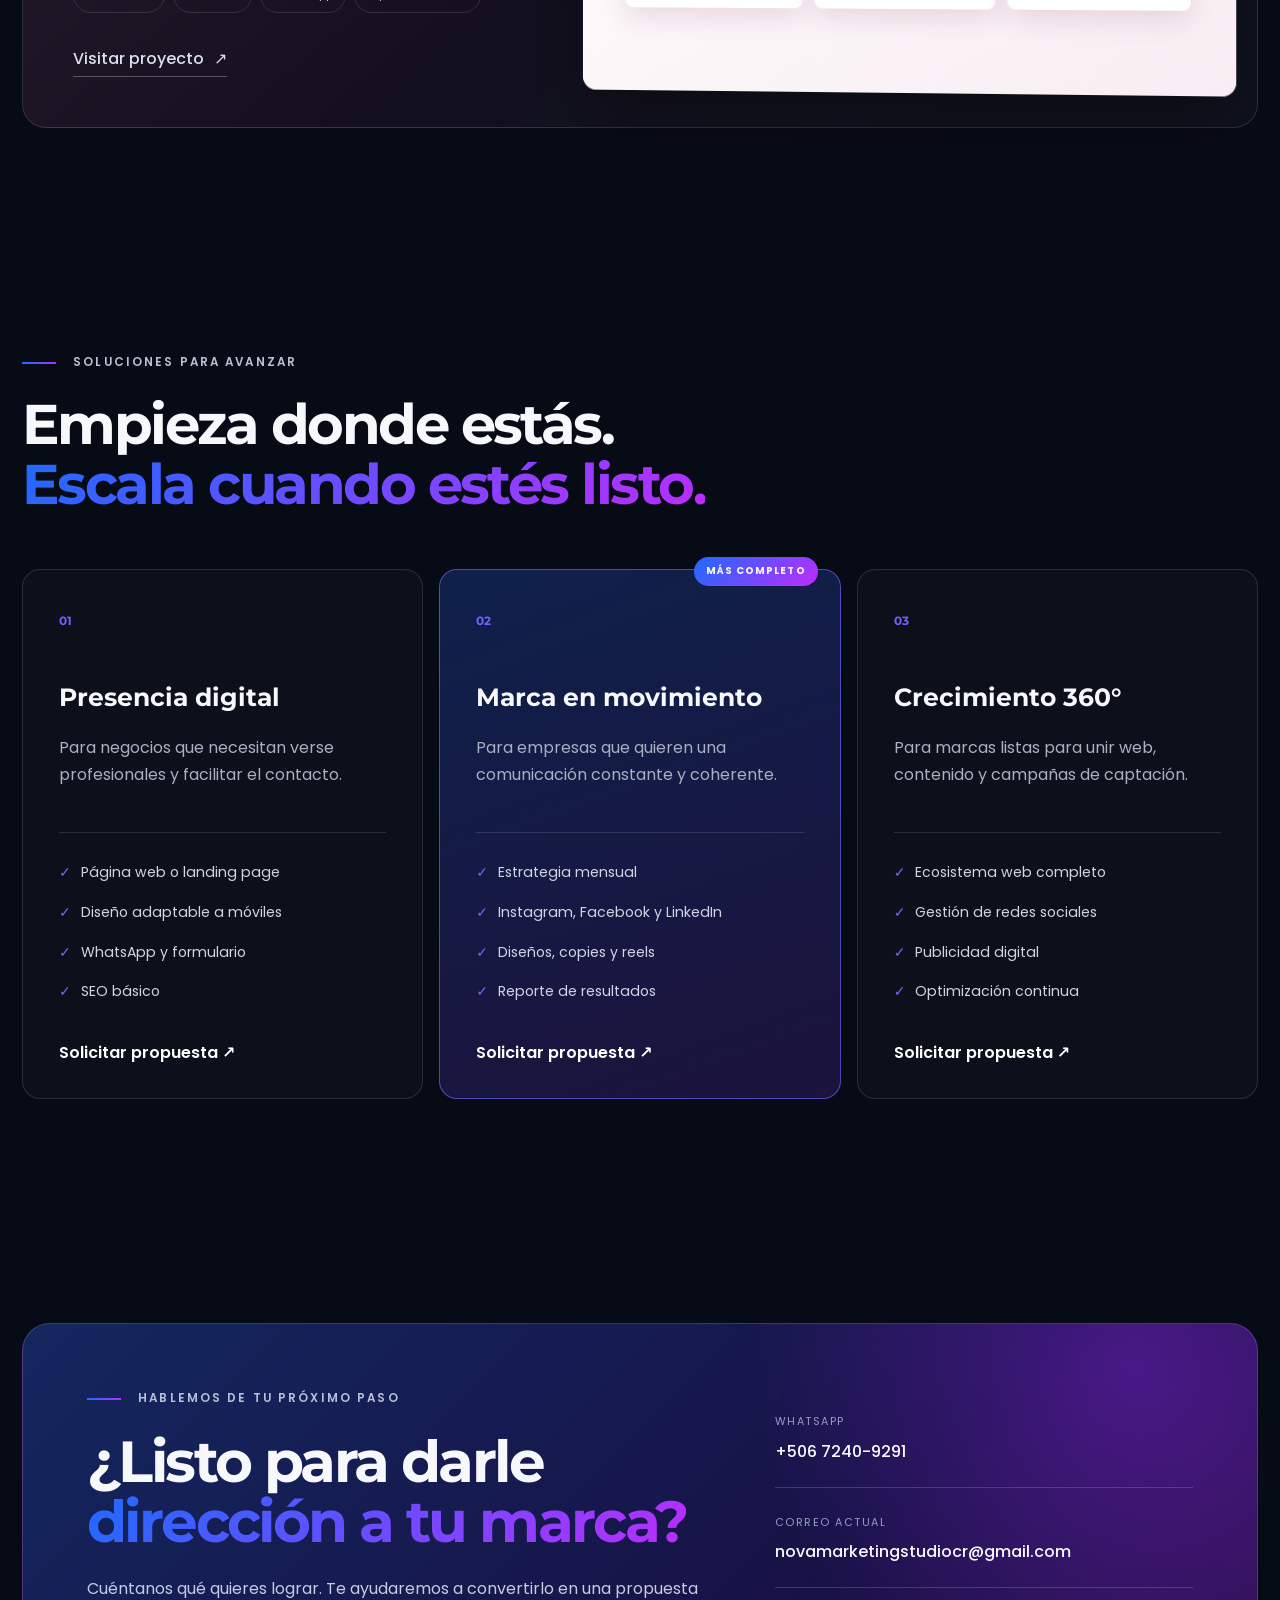
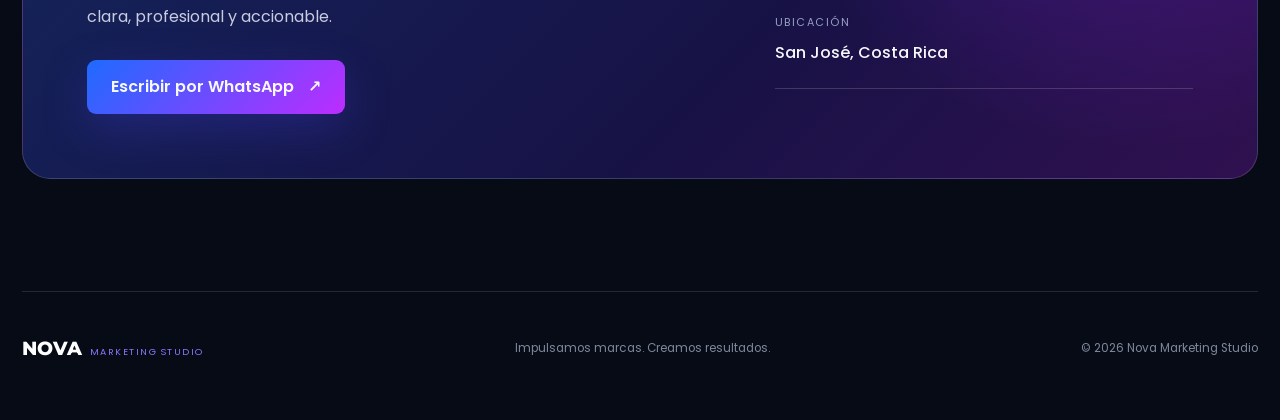
==== commit 53a80e7b: "Agrega video de bienes raíces creado con IA Co-Authored-By: Claude Opus 5.5 <noreply@anthropic.com> " ====
--- a/index.html
+++ b/index.html
@@ -224,6 +224,12 @@
           </video>
           <div class="showreel-copy"><small>IA · TEMPORADA</small><h4>Halloween PSI Sostenible</h4><p>Un personaje creado con IA para conectar la marca con la temporada de forma divertida.</p></div>
         </article>
+        <article class="showreel-card reveal delay-1">
+          <video controls muted playsinline preload="metadata" poster="assets/posters/bienes-raices-ia.webp" aria-label="Video de bienes raíces creado con IA">
+            <source src="assets/videos/bienes-raices-ia.mp4" type="video/mp4">
+          </video>
+          <div class="showreel-copy"><small>BIENES RAÍCES · IA</small><h4>Propiedades que enamoran</h4><p>Un recorrido visual creado con IA para presentar una propiedad y su entorno.</p></div>
+        </article>
       </div>
       <div class="showreel-cta reveal">
         <p>¿Tienes una idea o un producto que merece verse así?</p>
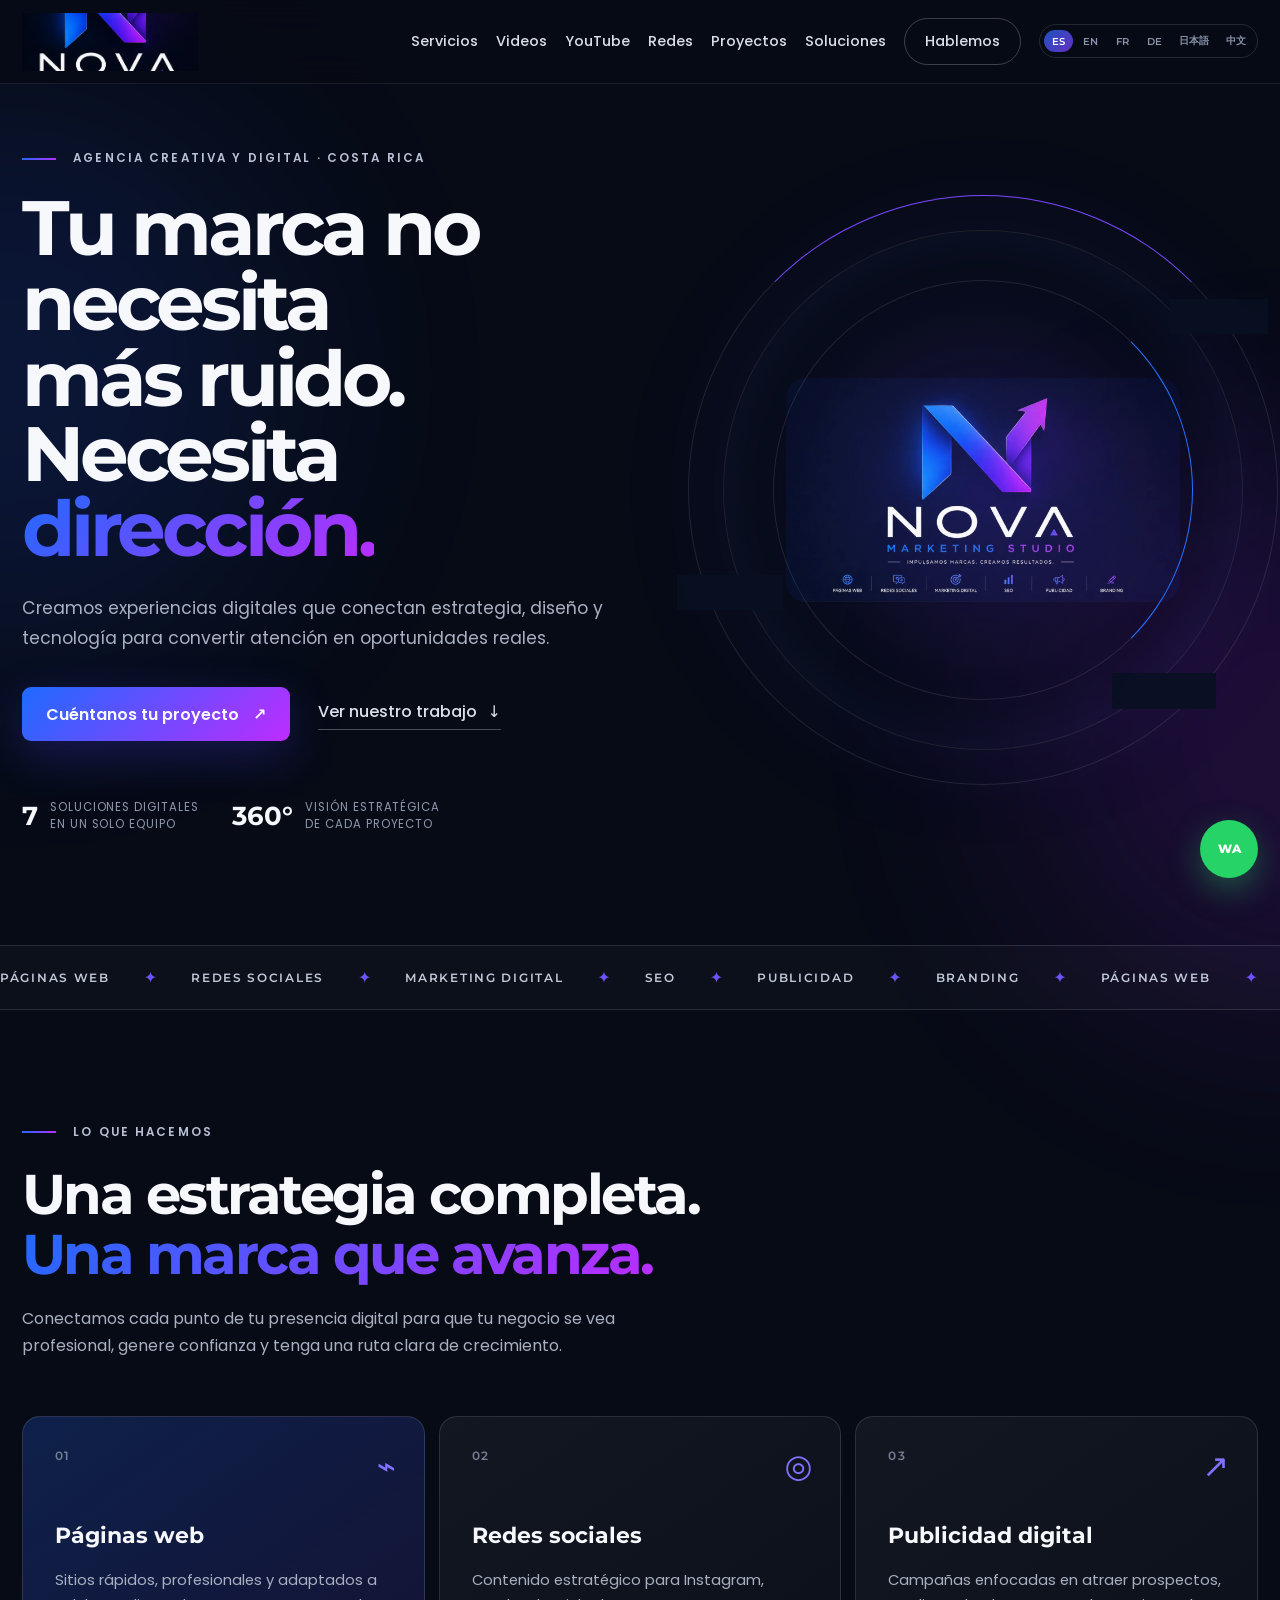
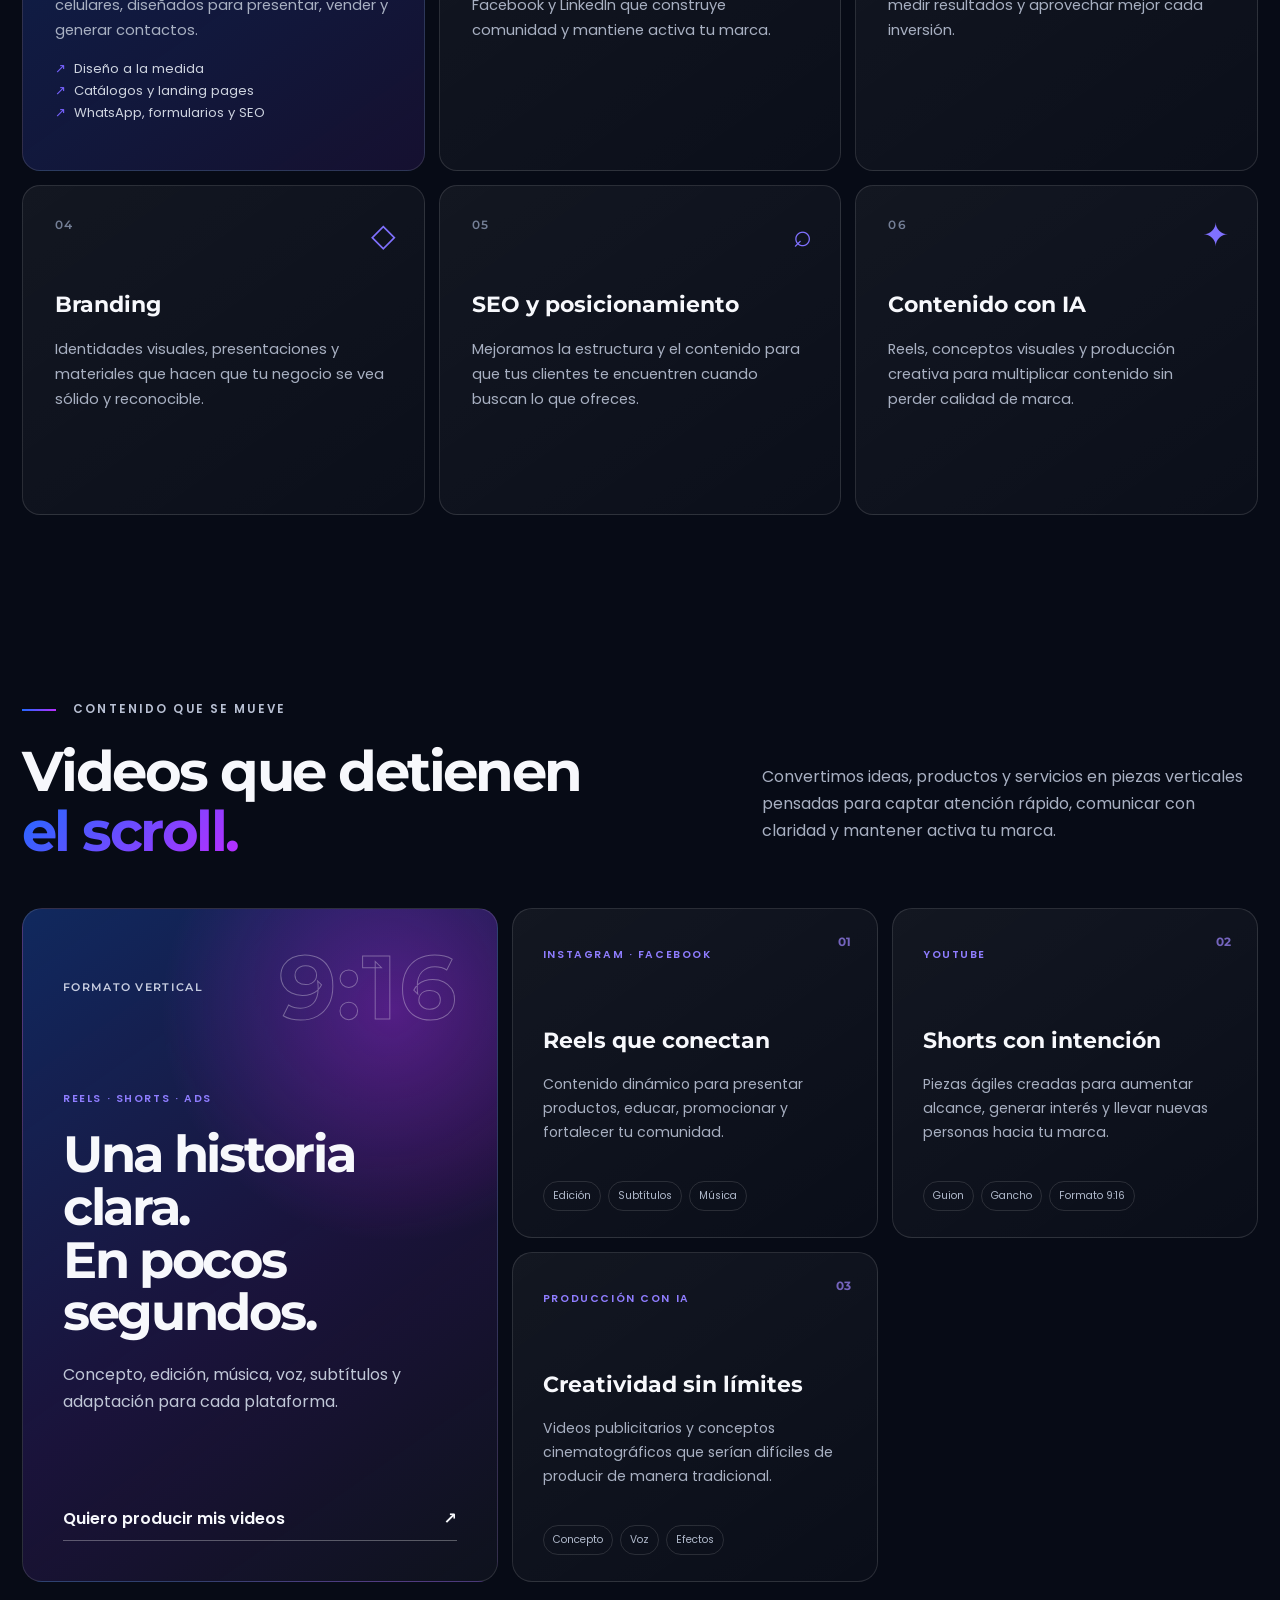
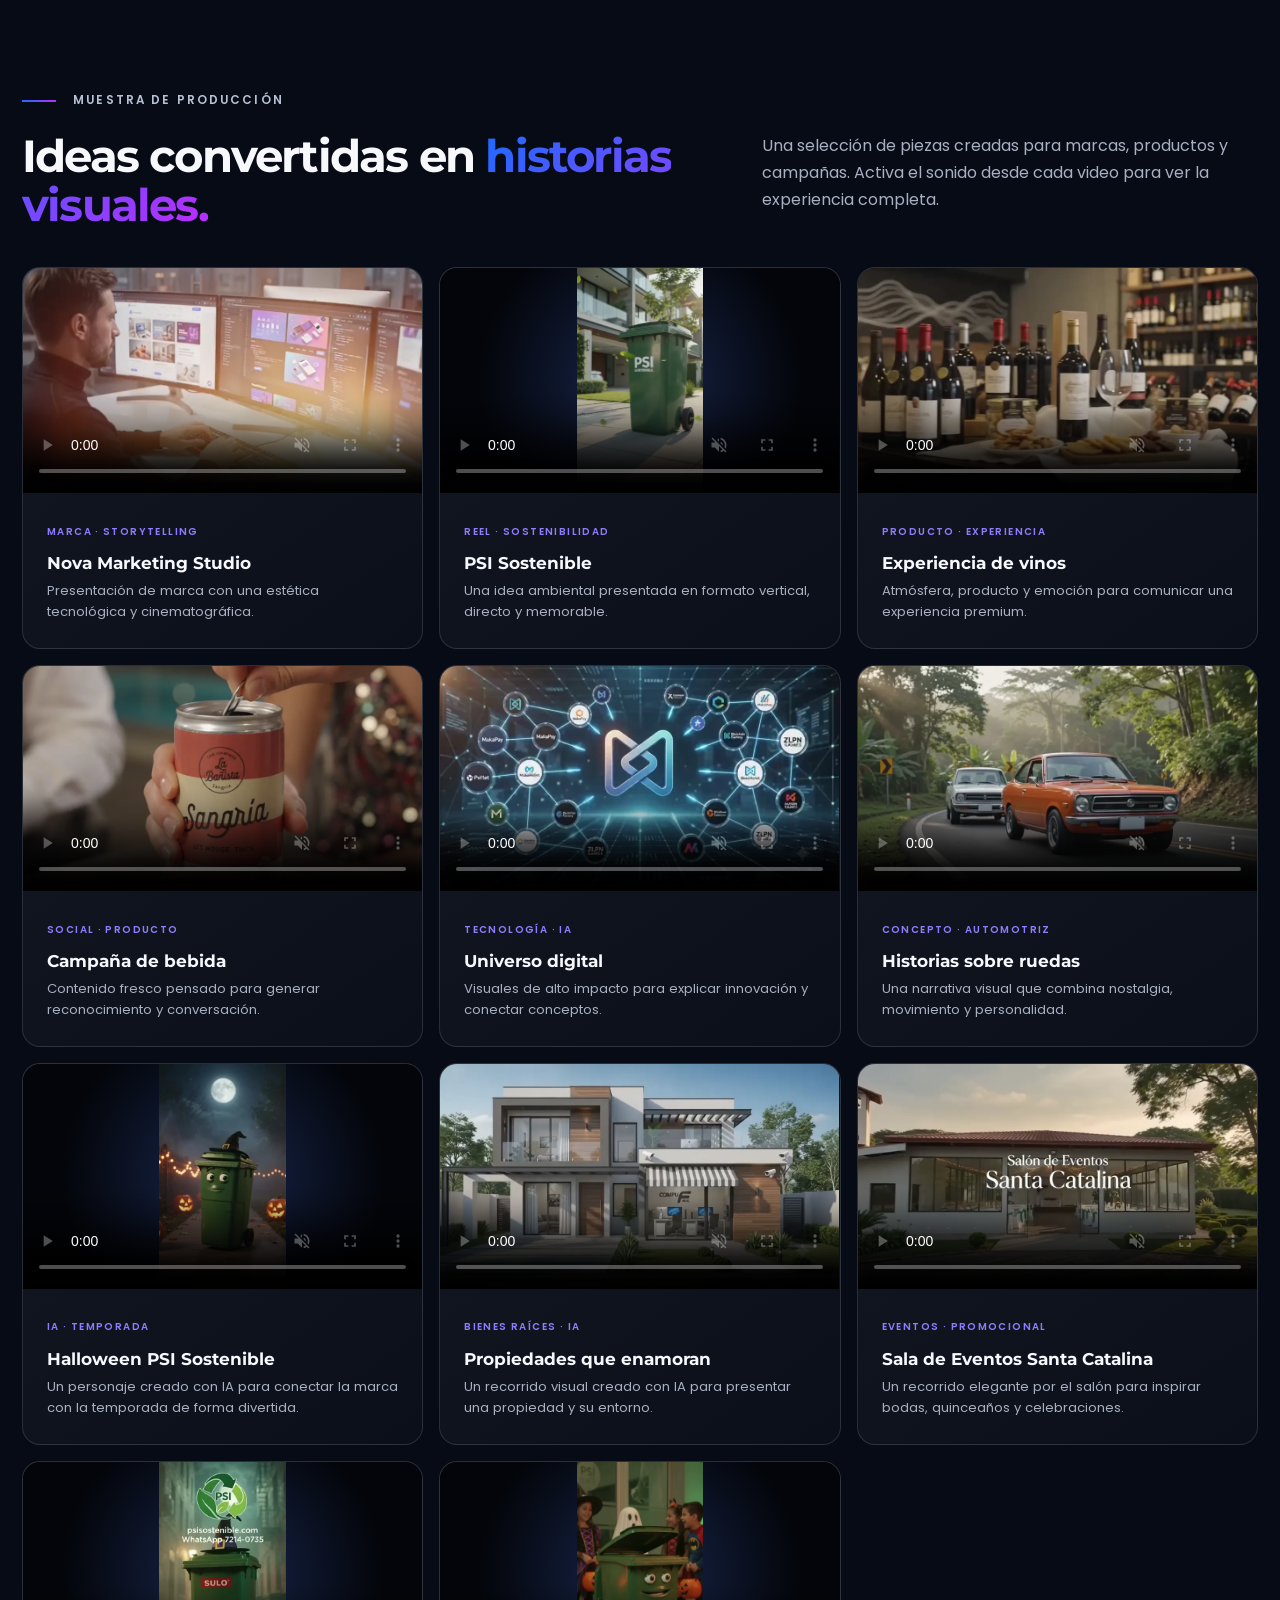
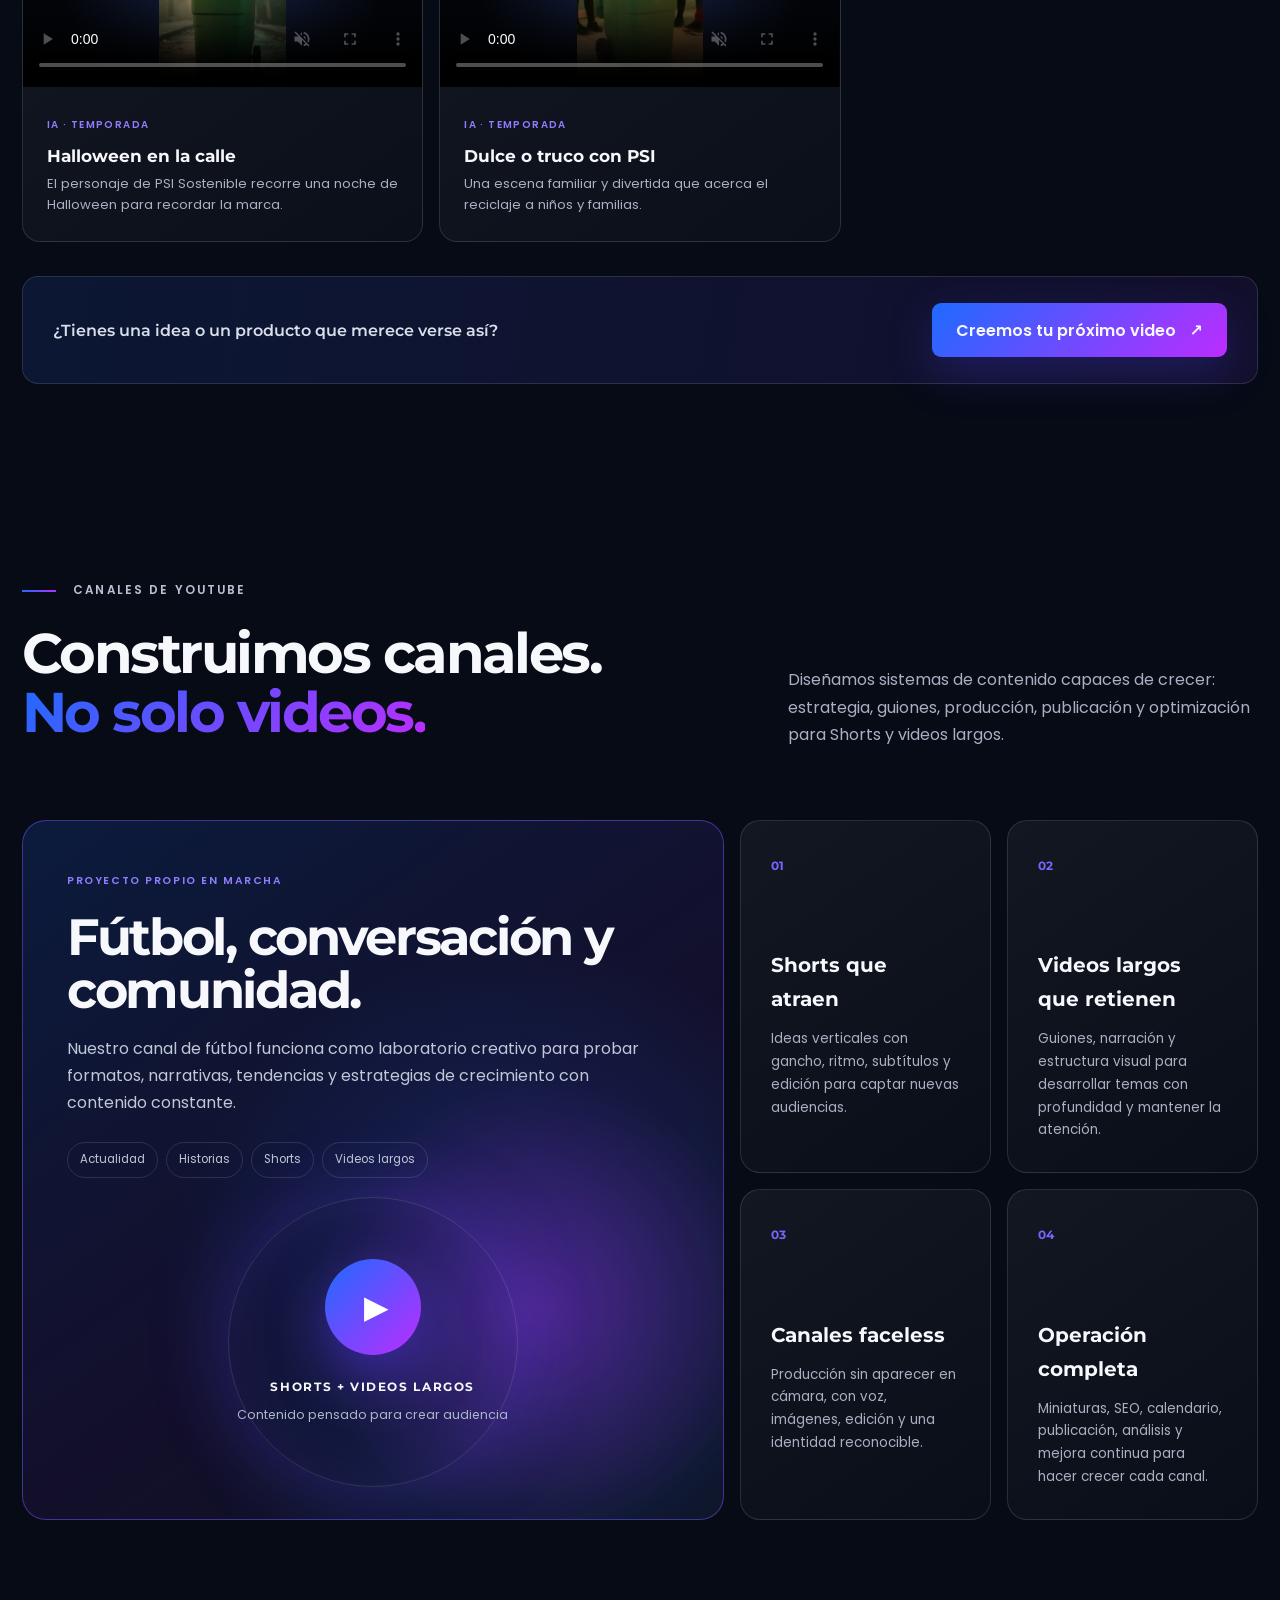
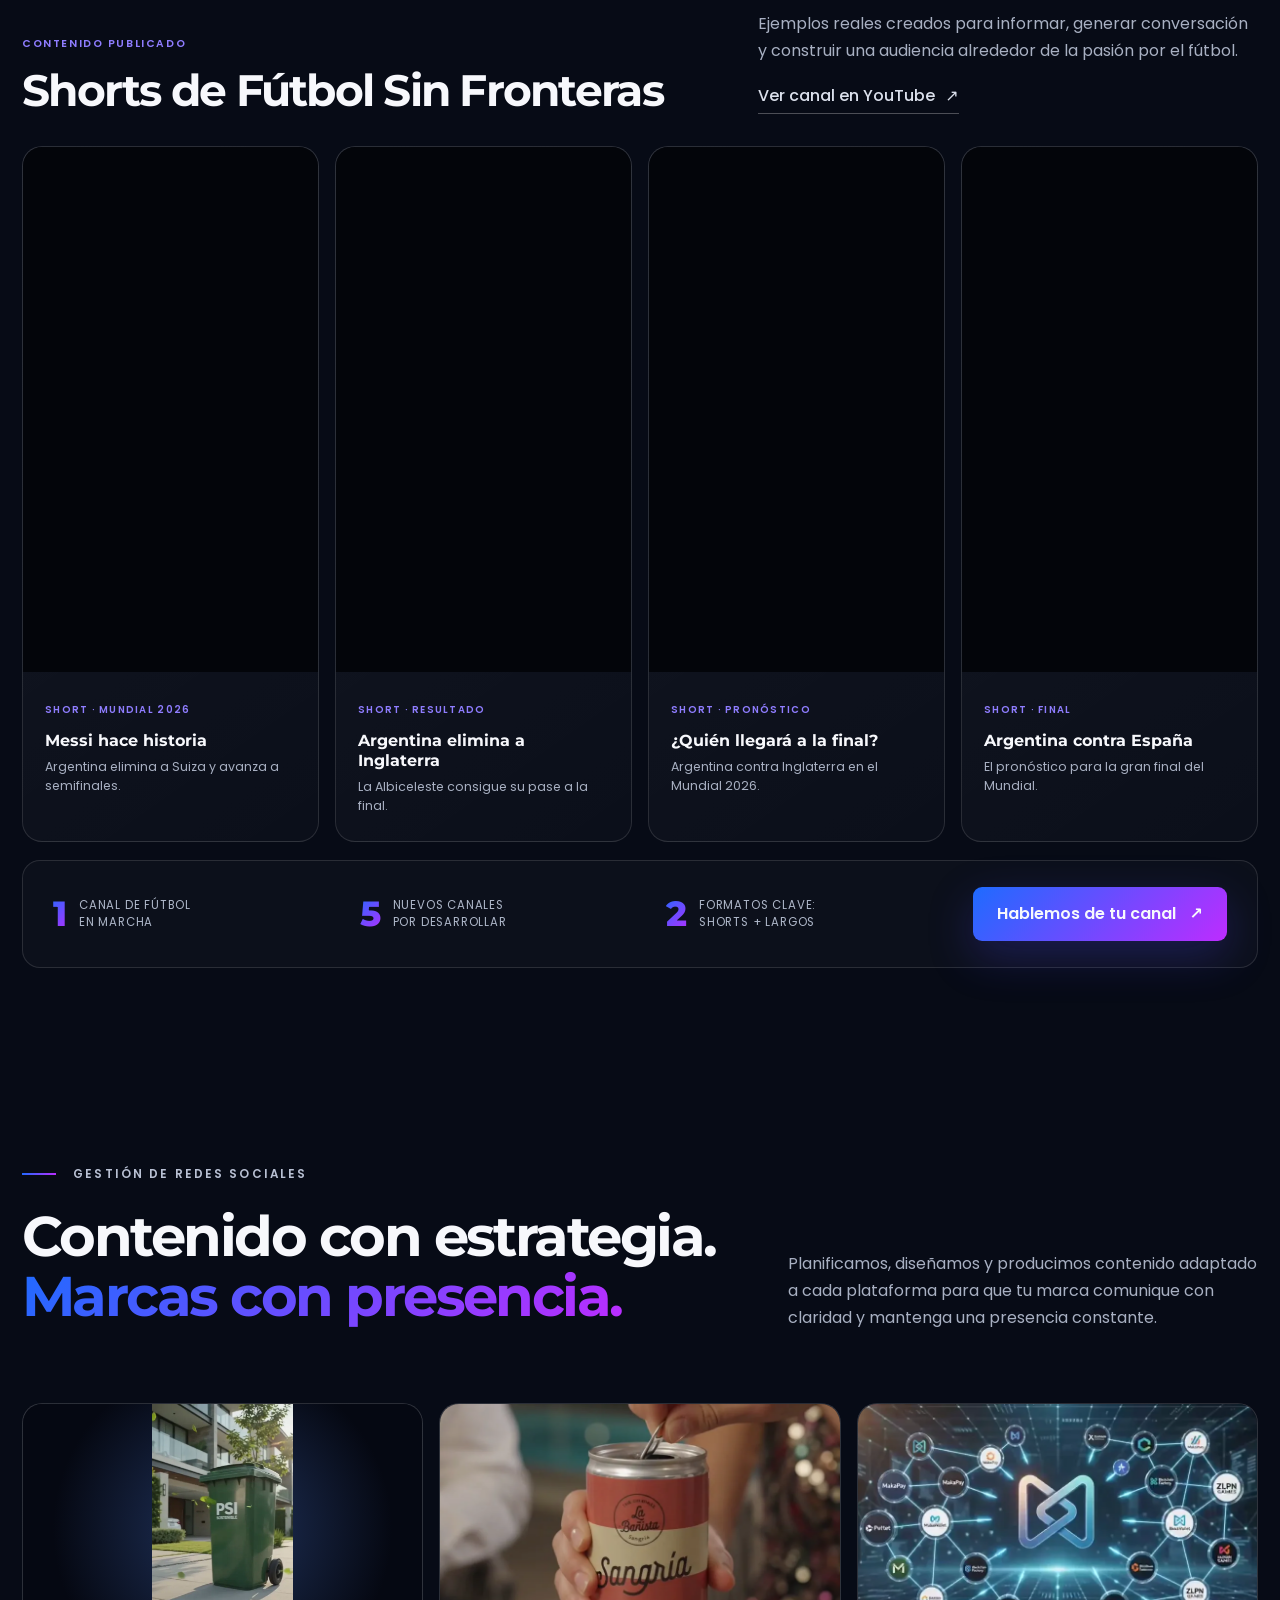
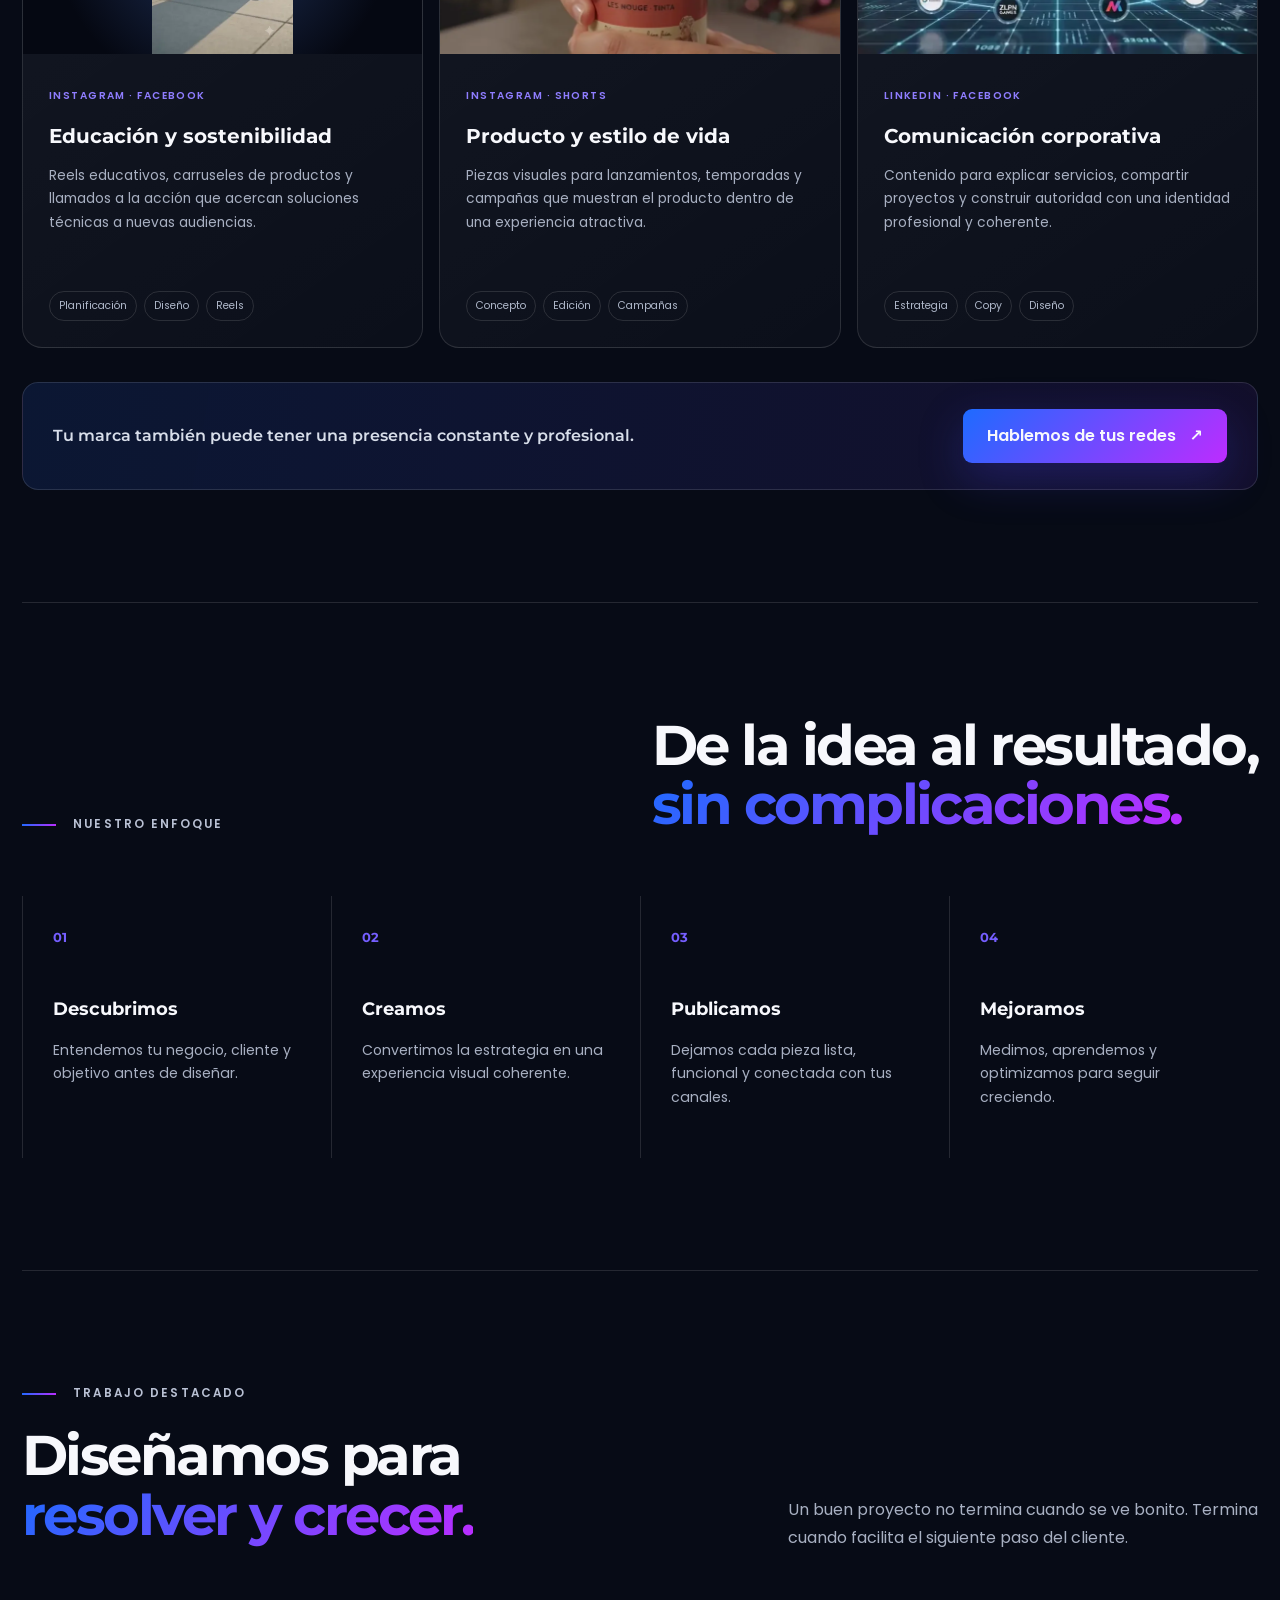
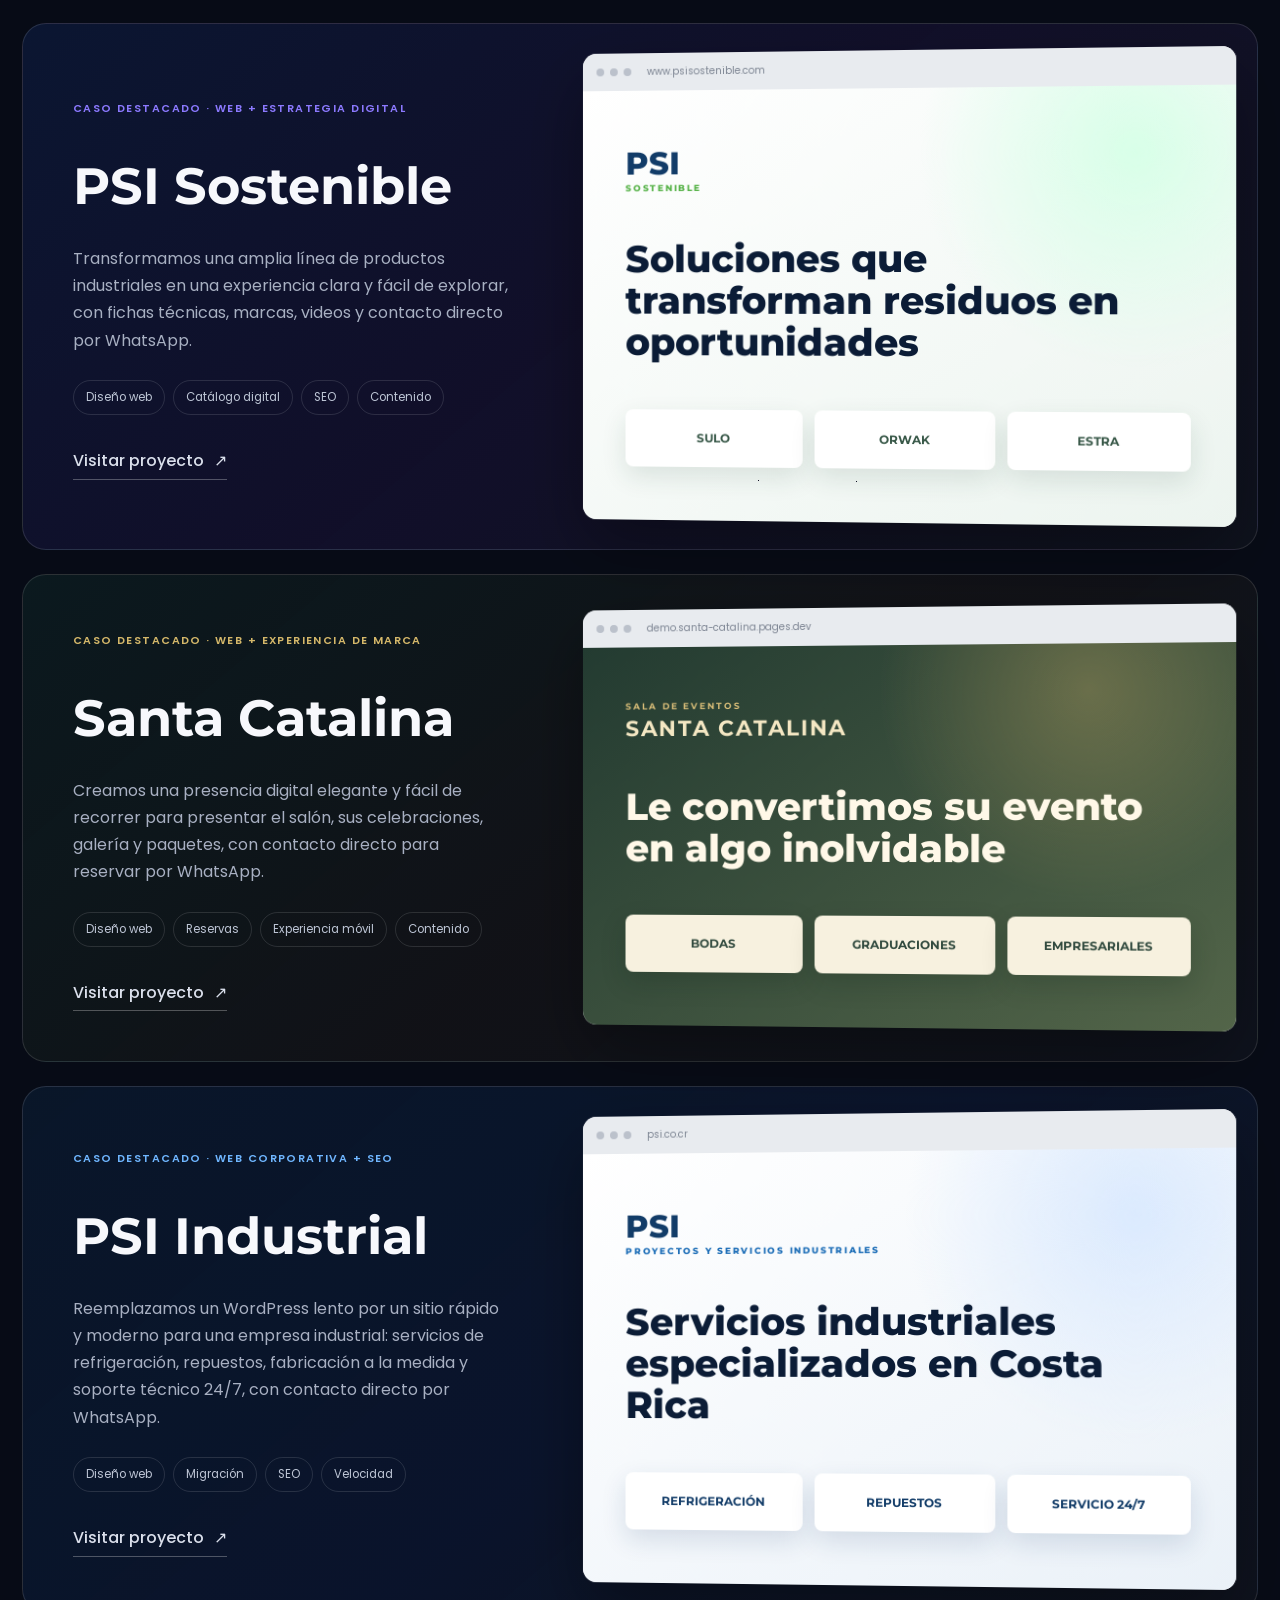
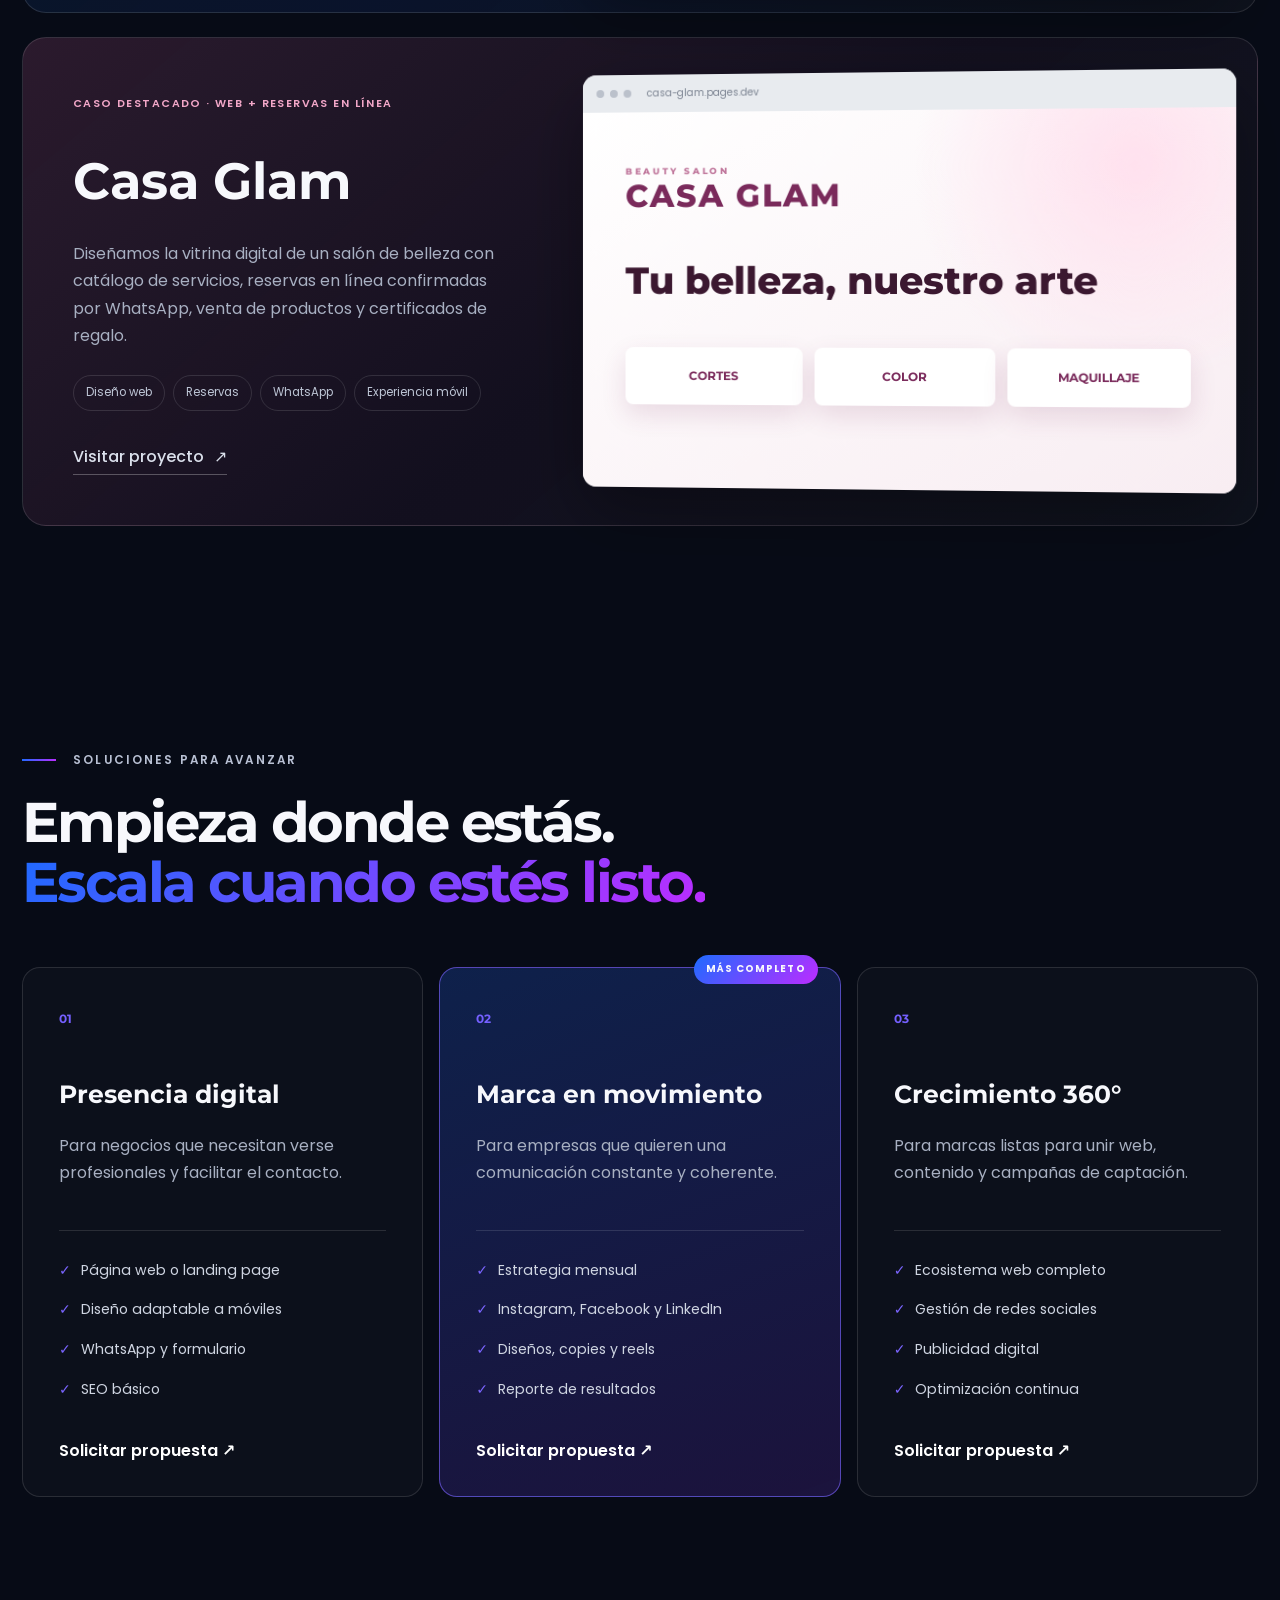
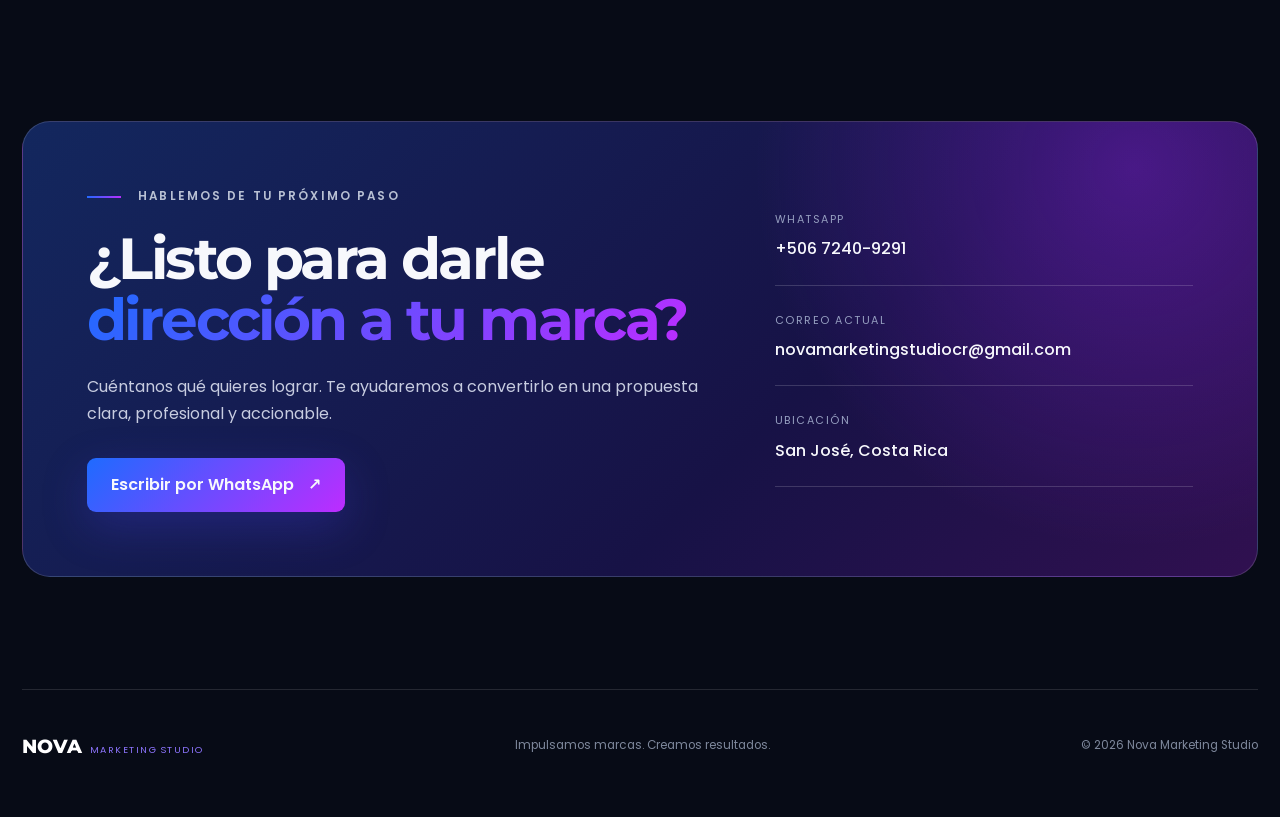
==== commit 9539f32b: "Agrega videos de Santa Catalina y dos de Halloween de PSI Sostenible Co-Authored-By: Claude Opus 5.5" ====
--- a/index.html
+++ b/index.html
@@ -230,6 +230,24 @@
           </video>
           <div class="showreel-copy"><small>BIENES RAÍCES · IA</small><h4>Propiedades que enamoran</h4><p>Un recorrido visual creado con IA para presentar una propiedad y su entorno.</p></div>
         </article>
+        <article class="showreel-card reveal">
+          <video controls muted playsinline preload="metadata" poster="assets/posters/santa-catalina-eventos.webp" aria-label="Video promocional de la Sala de Eventos Santa Catalina">
+            <source src="assets/videos/santa-catalina-eventos.mp4" type="video/mp4">
+          </video>
+          <div class="showreel-copy"><small>EVENTOS · PROMOCIONAL</small><h4>Sala de Eventos Santa Catalina</h4><p>Un recorrido elegante por el salón para inspirar bodas, quinceaños y celebraciones.</p></div>
+        </article>
+        <article class="showreel-card vertical reveal delay-1">
+          <video controls muted playsinline preload="metadata" poster="assets/posters/halloween-psi-calle.webp" aria-label="Video de Halloween nocturno para PSI Sostenible">
+            <source src="assets/videos/halloween-psi-calle.mp4" type="video/mp4">
+          </video>
+          <div class="showreel-copy"><small>IA · TEMPORADA</small><h4>Halloween en la calle</h4><p>El personaje de PSI Sostenible recorre una noche de Halloween para recordar la marca.</p></div>
+        </article>
+        <article class="showreel-card vertical reveal delay-2">
+          <video controls muted playsinline preload="metadata" poster="assets/posters/halloween-psi-ninos.webp" aria-label="Video de Halloween con niños para PSI Sostenible">
+            <source src="assets/videos/halloween-psi-ninos.mp4" type="video/mp4">
+          </video>
+          <div class="showreel-copy"><small>IA · TEMPORADA</small><h4>Dulce o truco con PSI</h4><p>Una escena familiar y divertida que acerca el reciclaje a niños y familias.</p></div>
+        </article>
       </div>
       <div class="showreel-cta reveal">
         <p>¿Tienes una idea o un producto que merece verse así?</p>
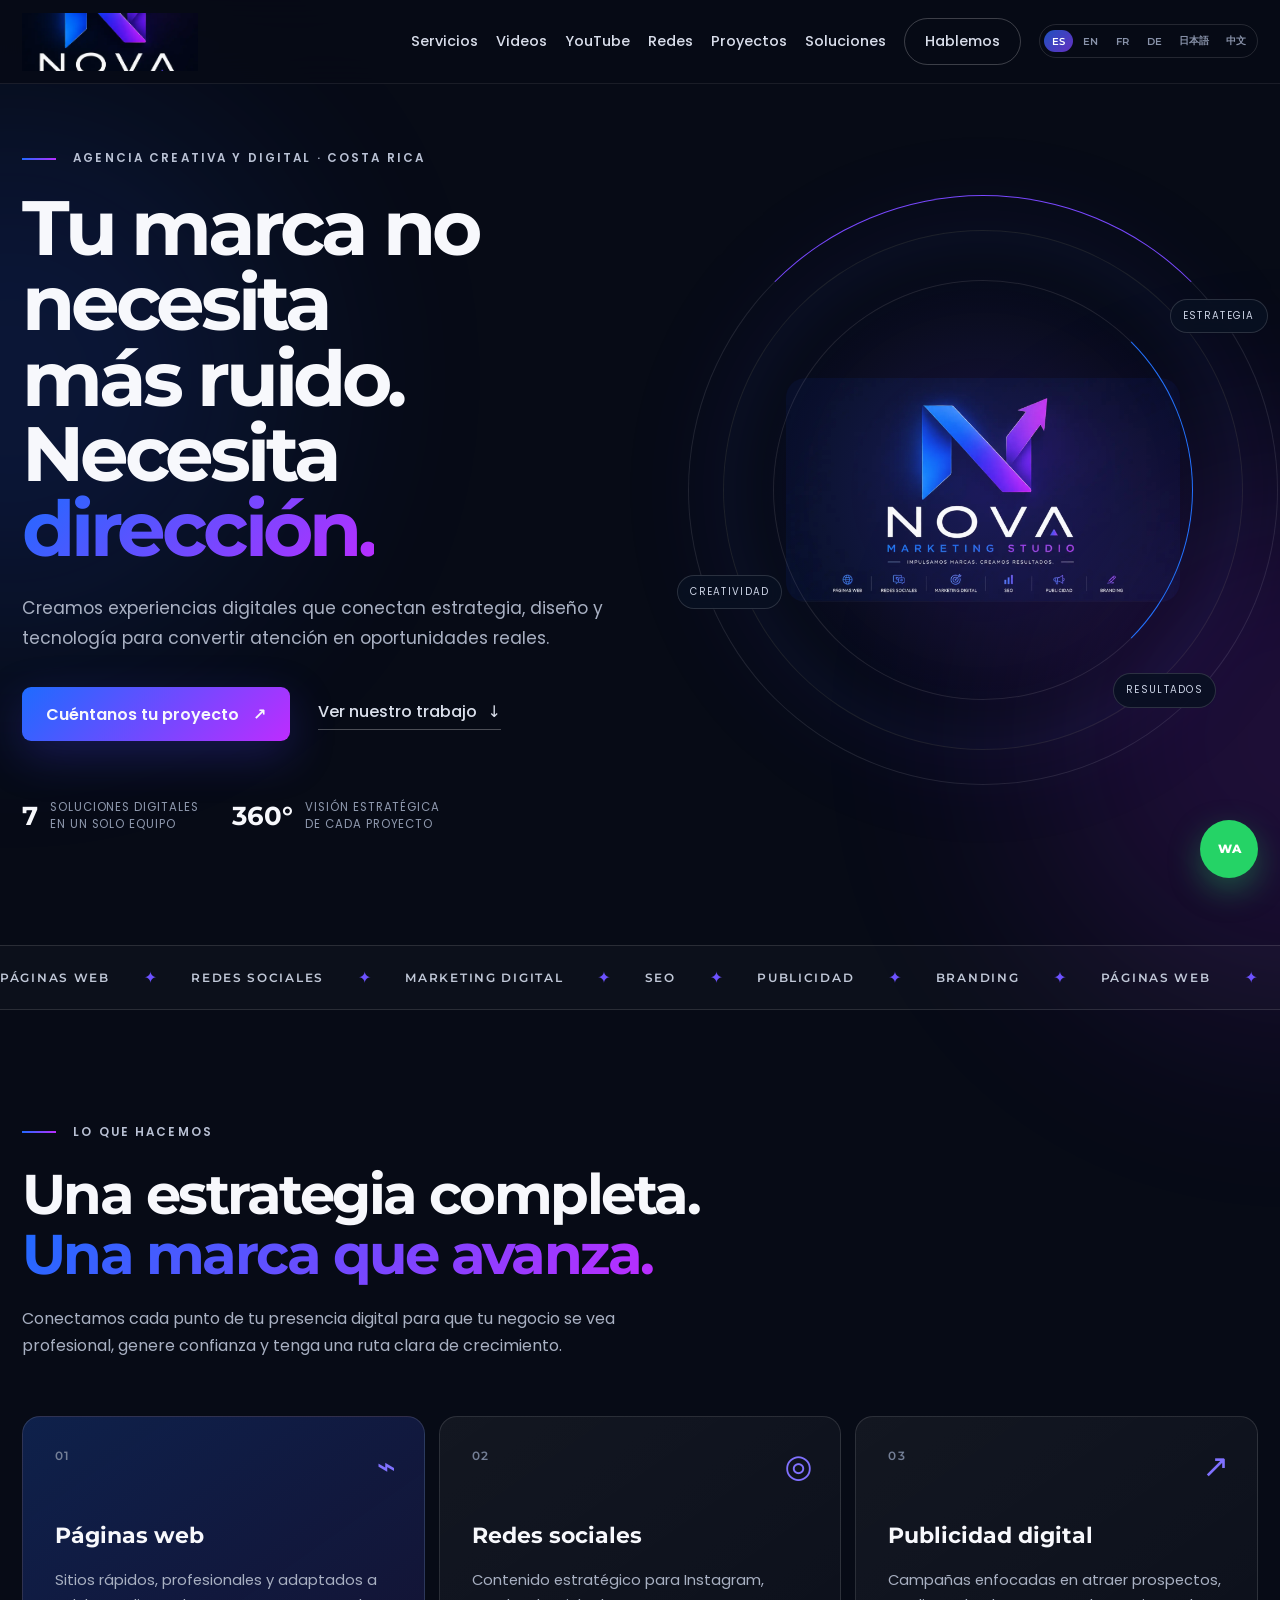
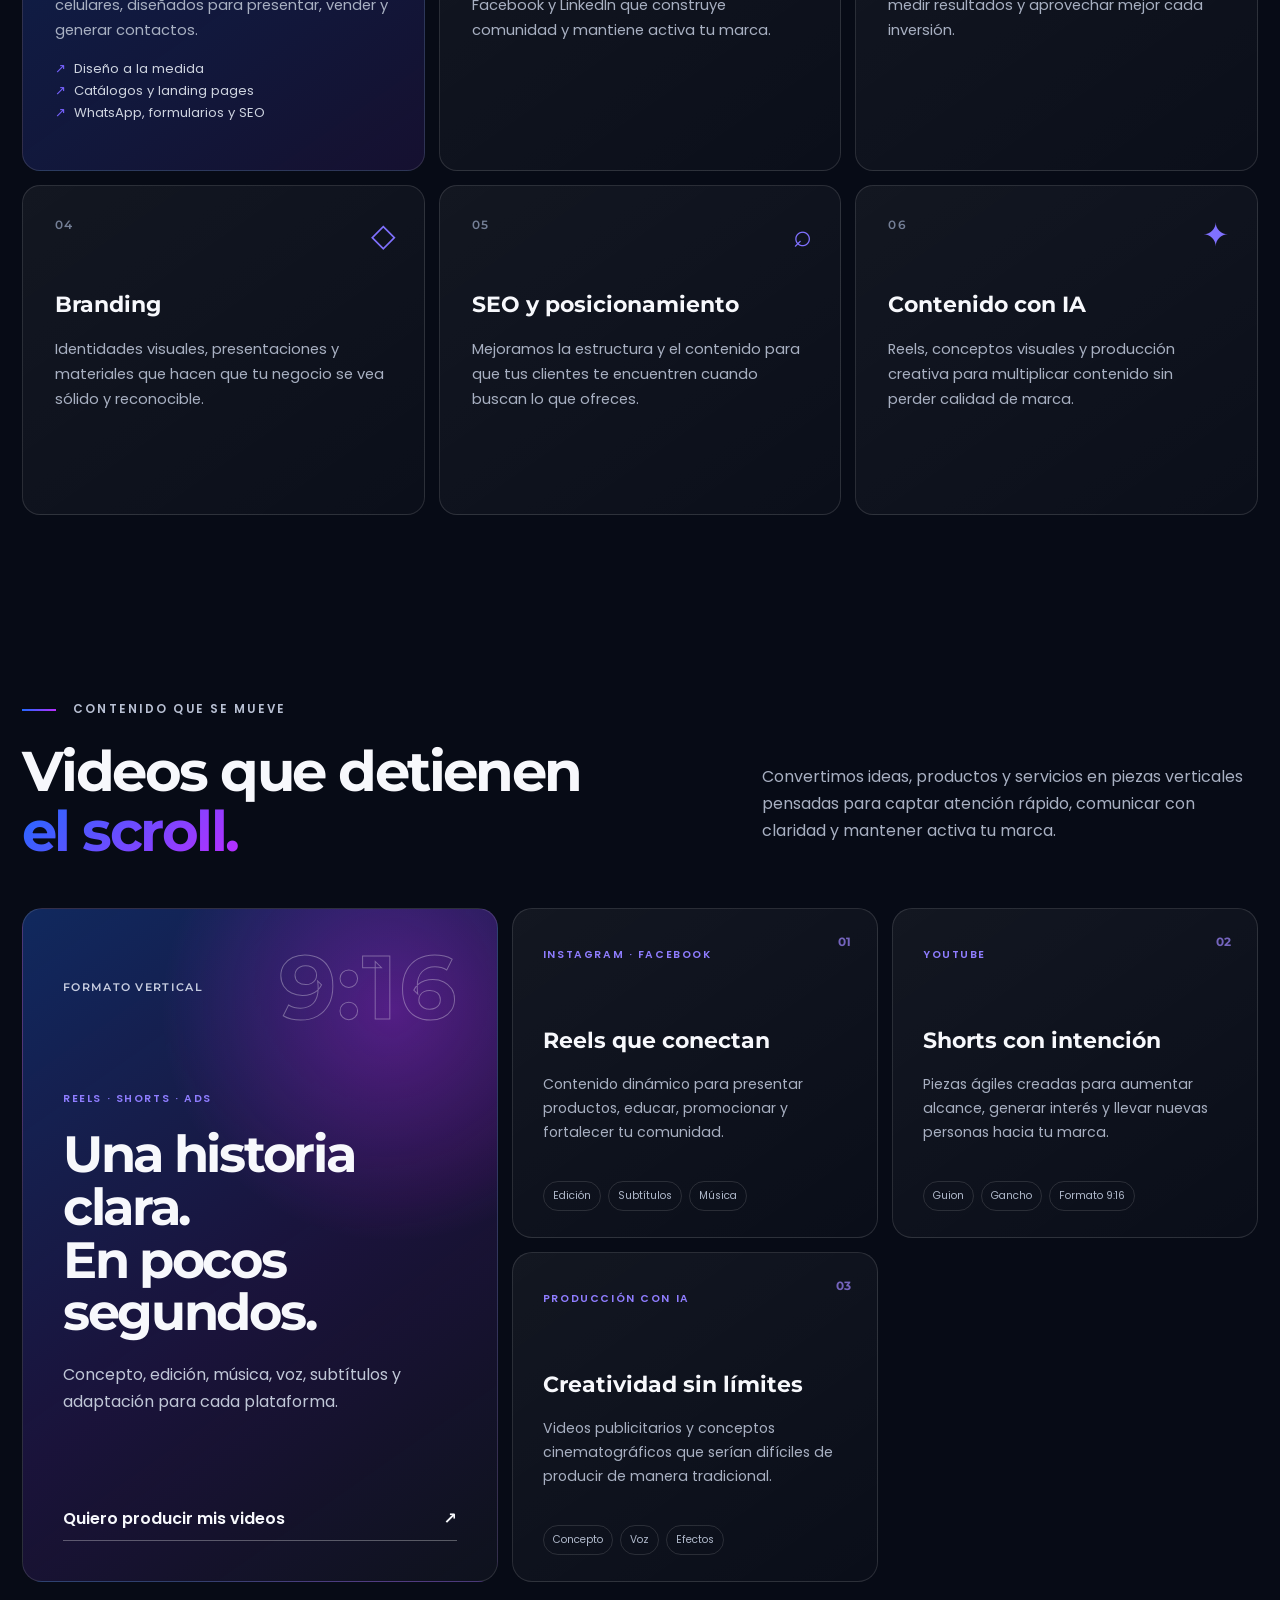
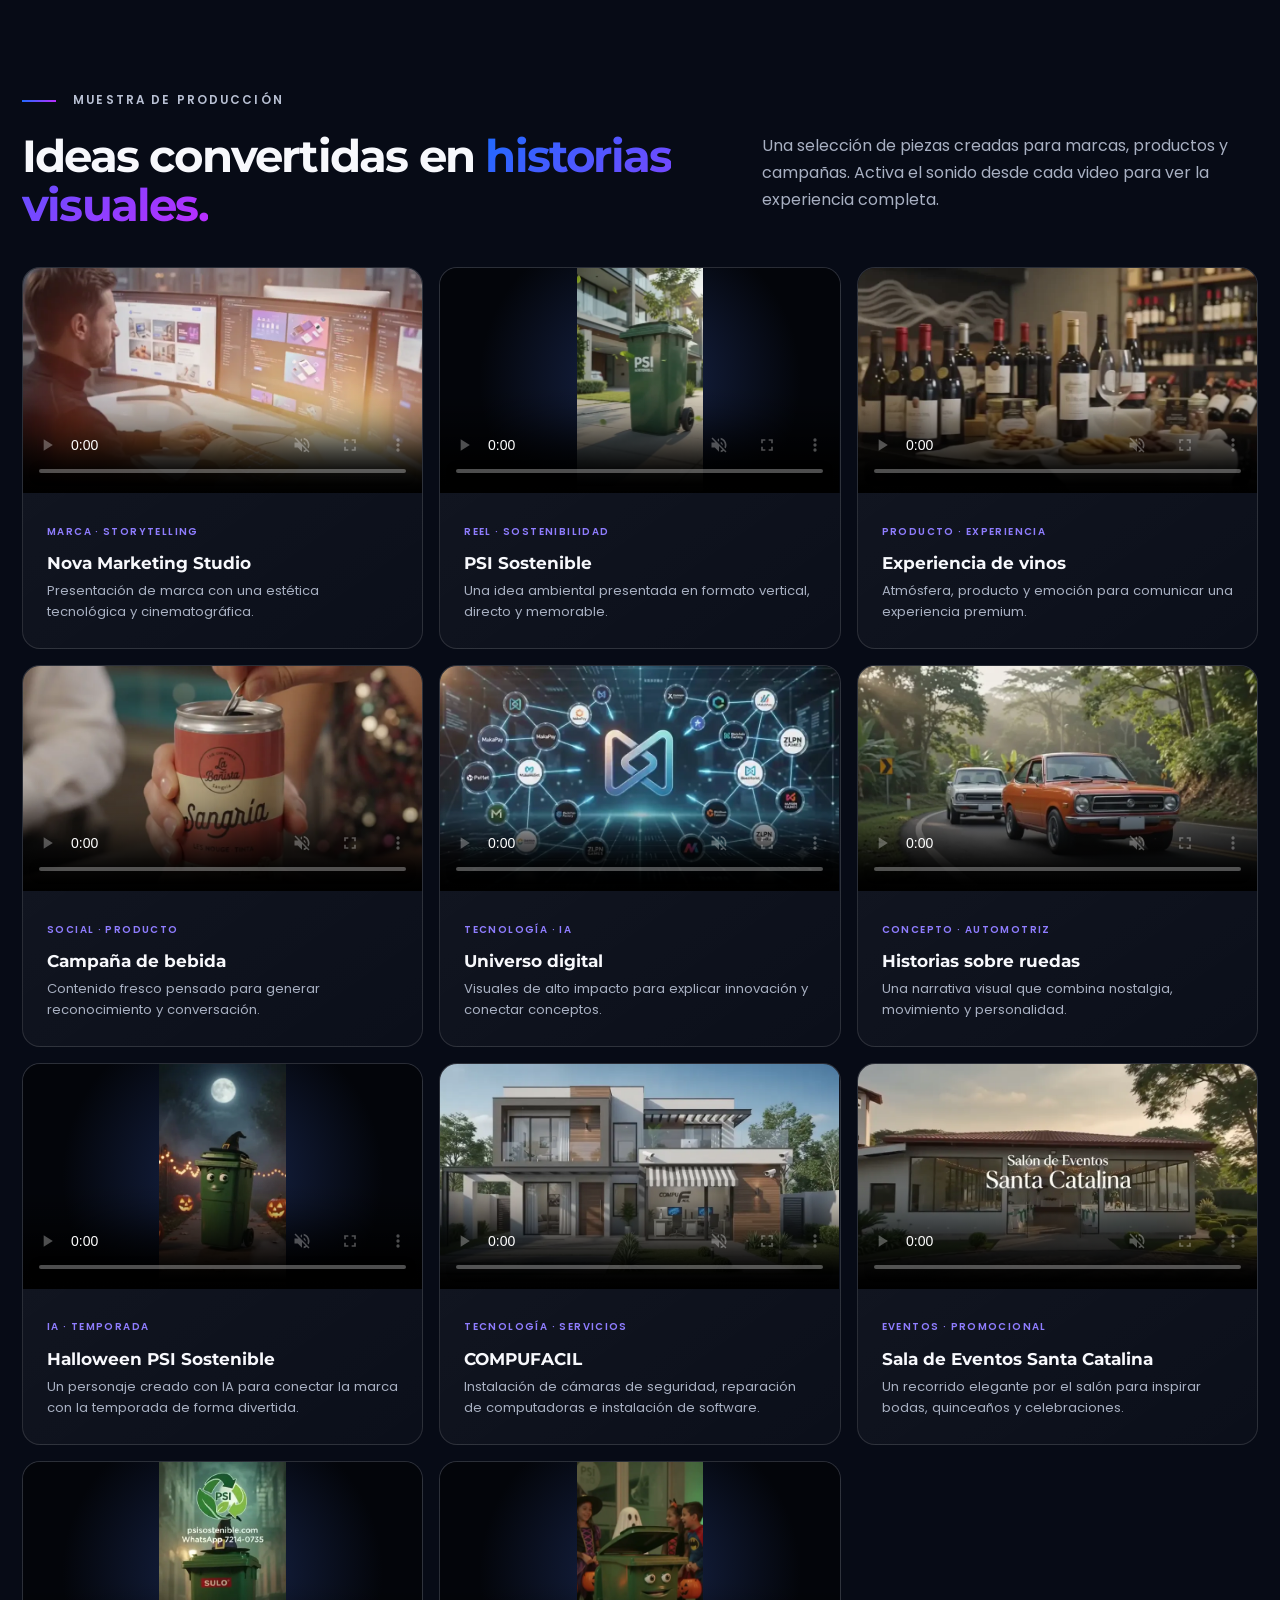
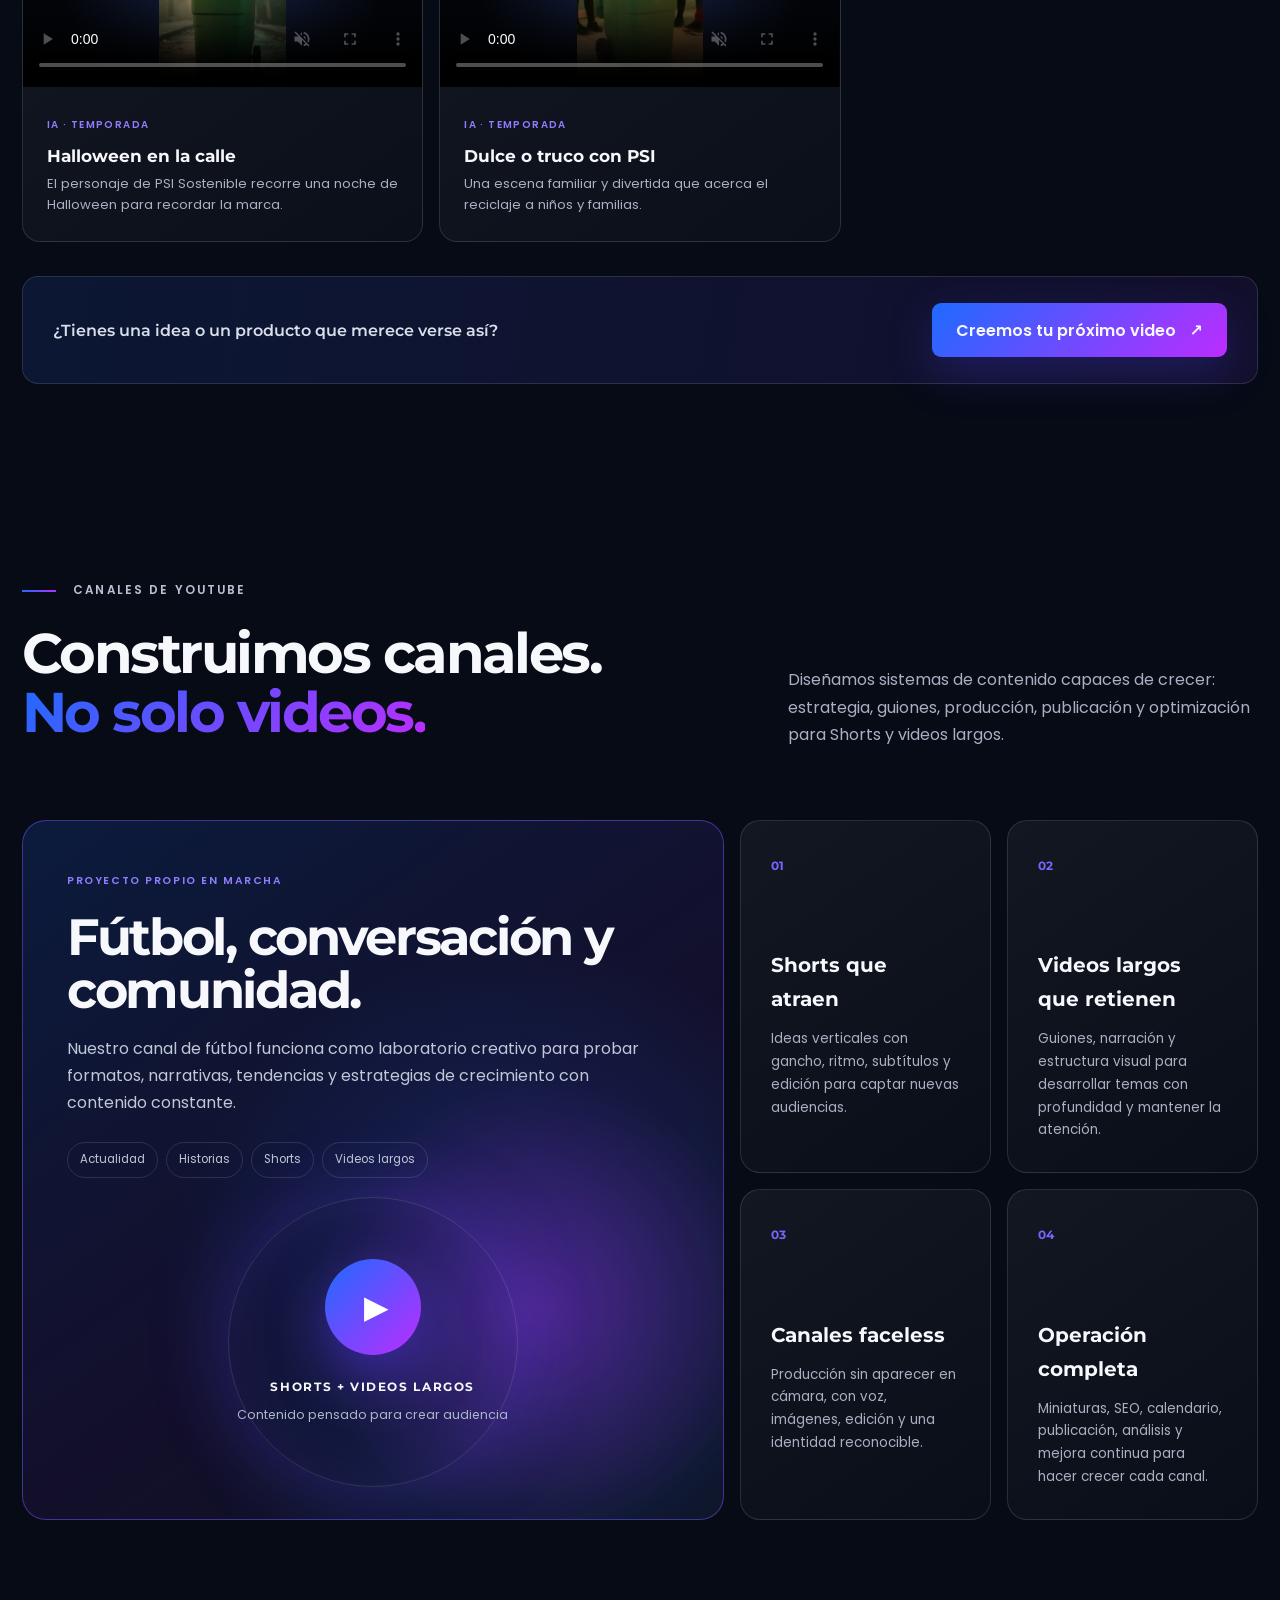
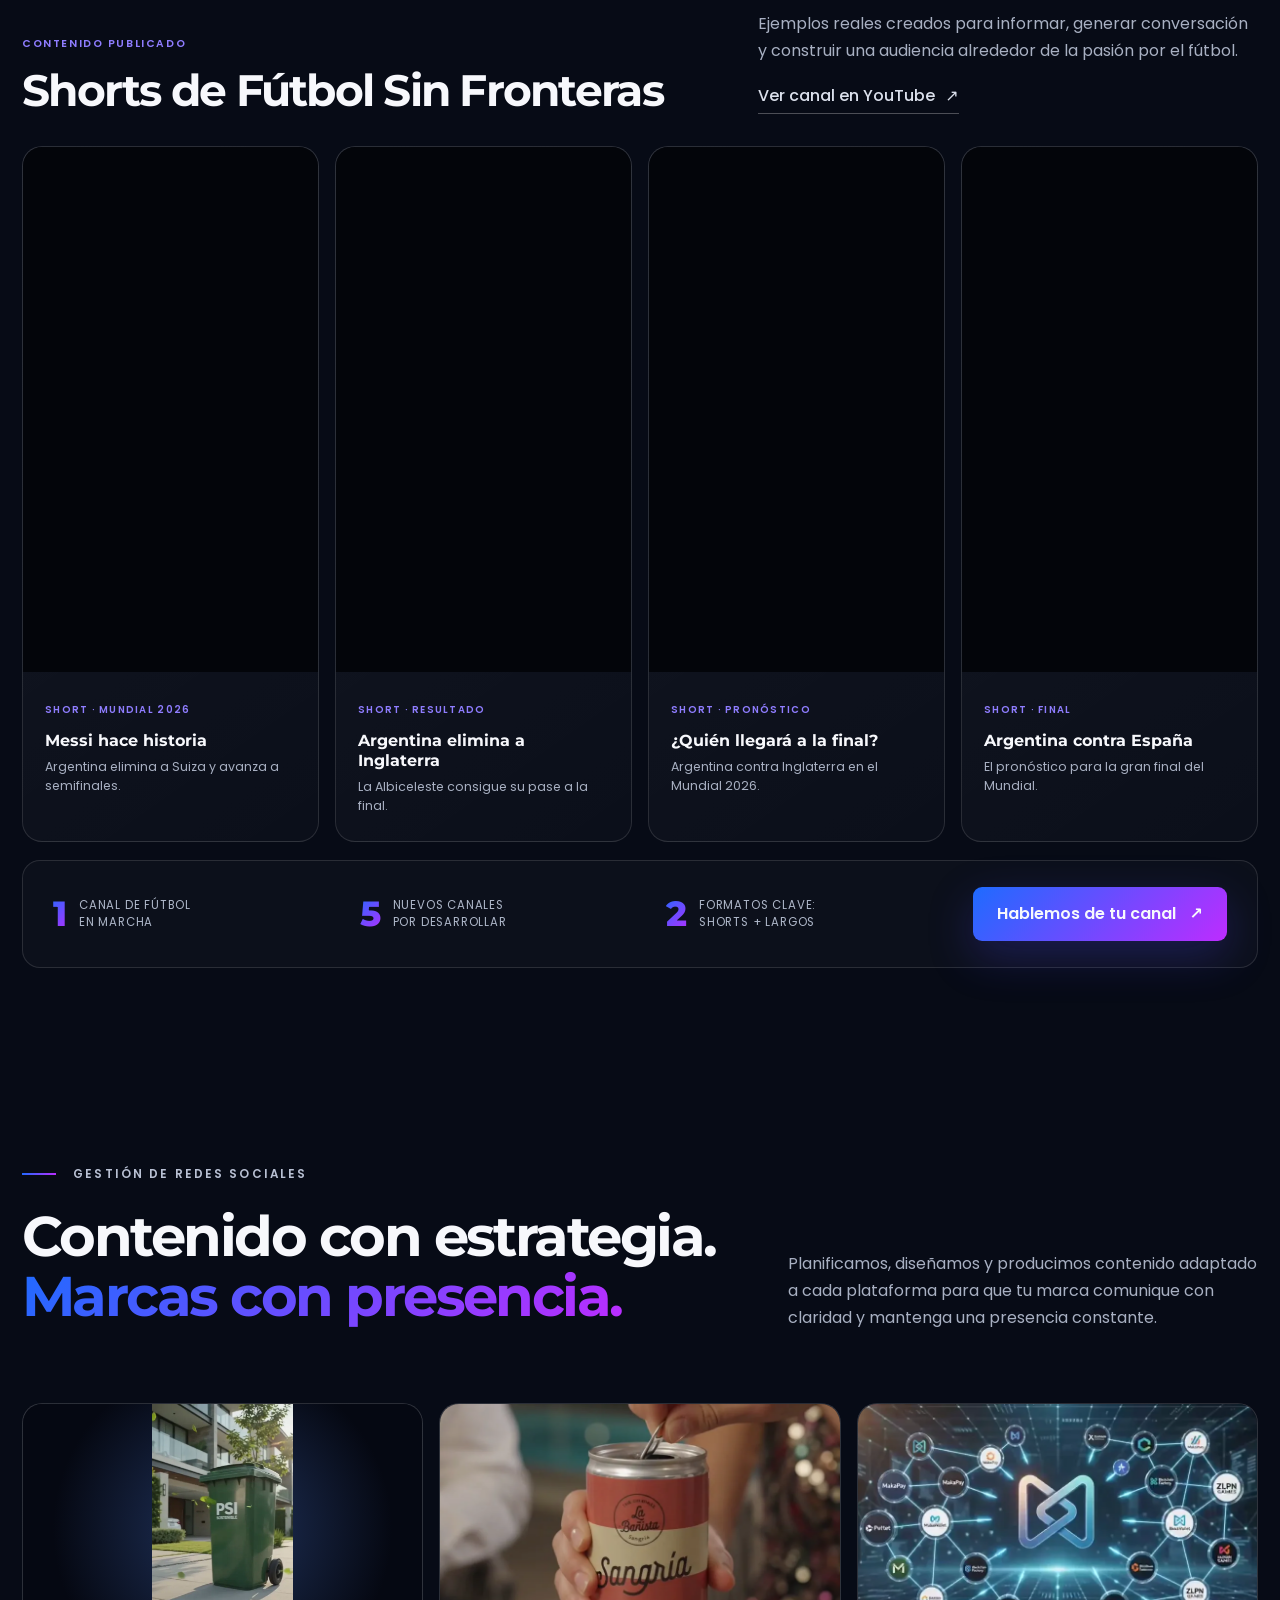
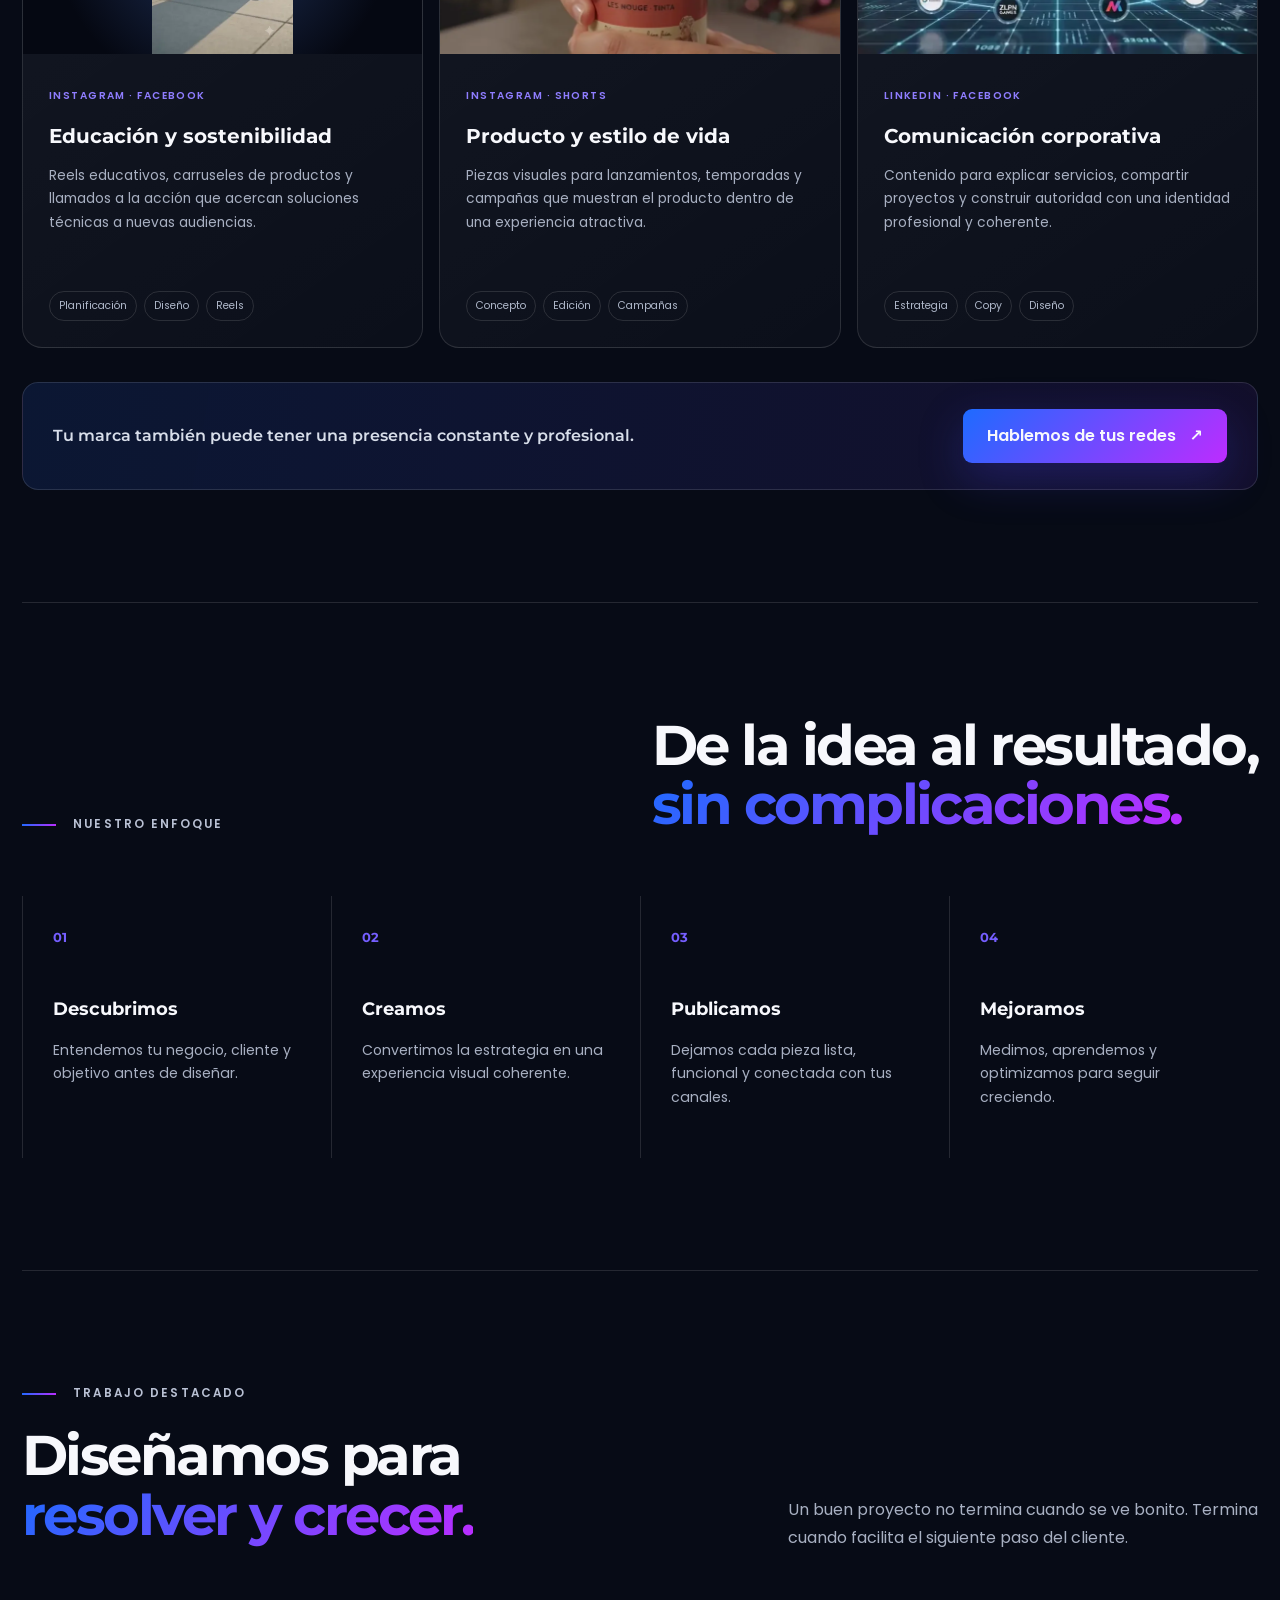
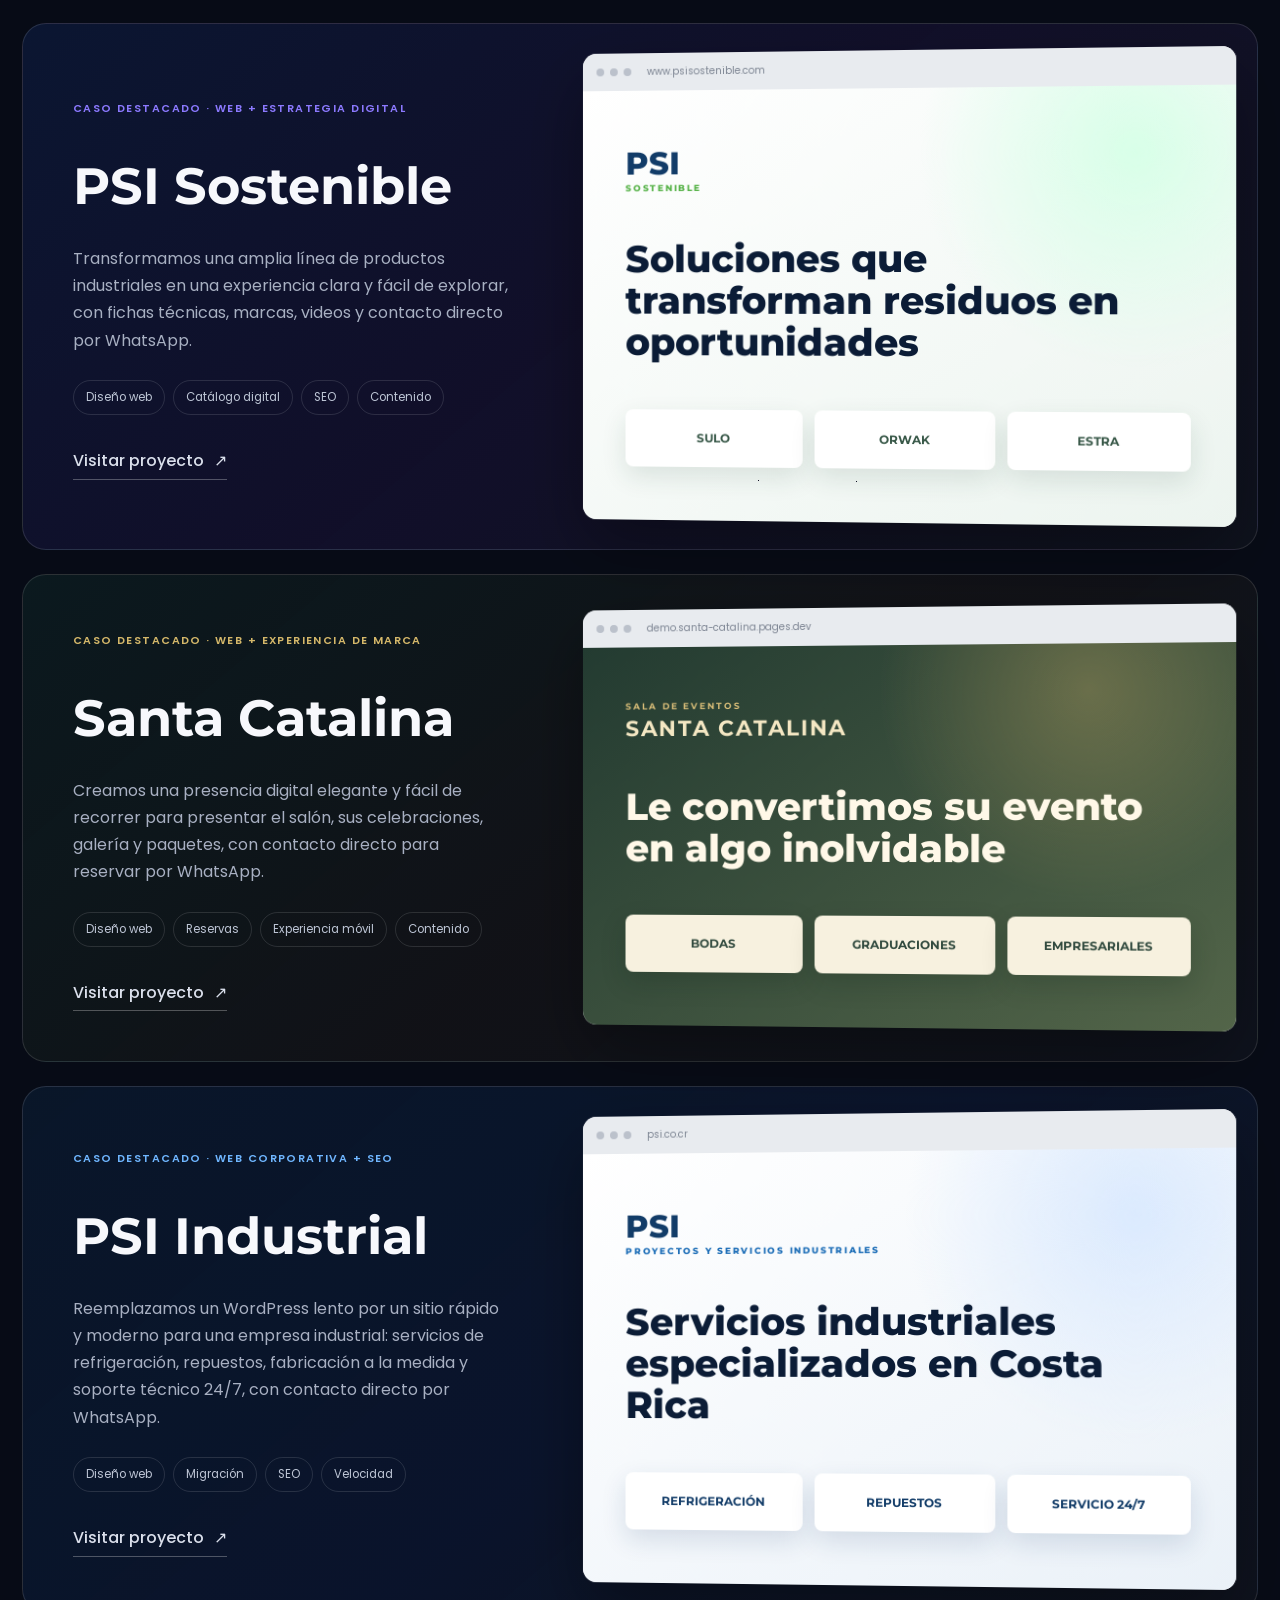
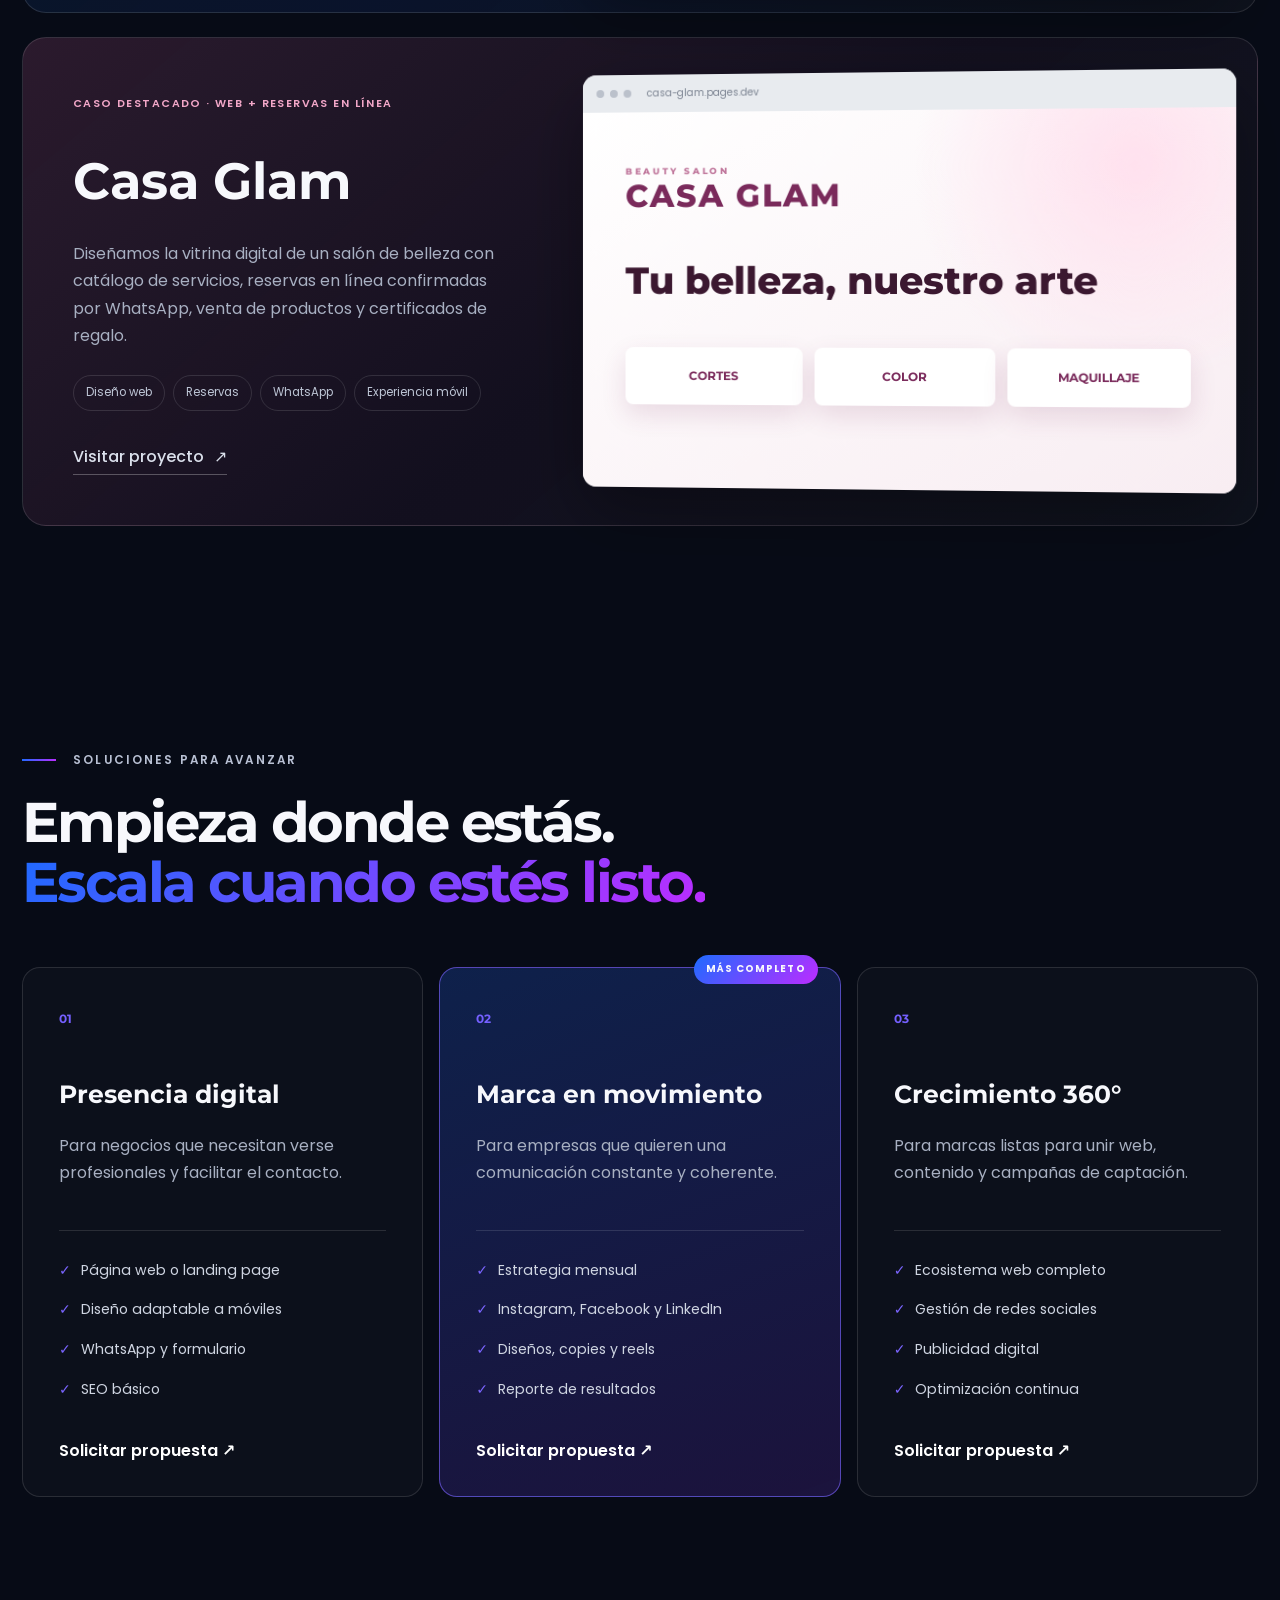
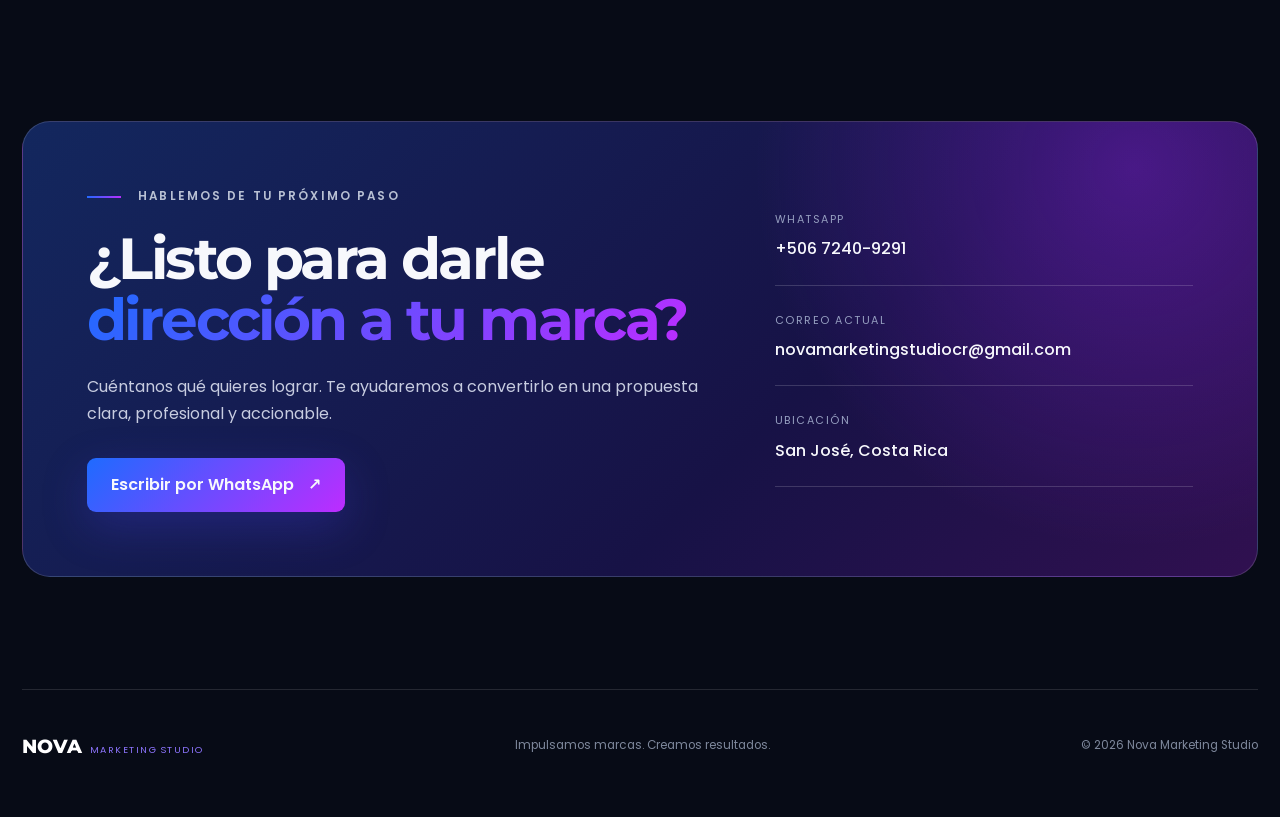
==== commit d578901a: "Corrige el video: es de COMPUFACIL, no de bienes raíces Co-Authored-By: Claude Opus 5.5 <noreply@ant" ====
--- a/index.html
+++ b/index.html
@@ -225,10 +225,10 @@
           <div class="showreel-copy"><small>IA · TEMPORADA</small><h4>Halloween PSI Sostenible</h4><p>Un personaje creado con IA para conectar la marca con la temporada de forma divertida.</p></div>
         </article>
         <article class="showreel-card reveal delay-1">
-          <video controls muted playsinline preload="metadata" poster="assets/posters/bienes-raices-ia.webp" aria-label="Video de bienes raíces creado con IA">
-            <source src="assets/videos/bienes-raices-ia.mp4" type="video/mp4">
-          </video>
-          <div class="showreel-copy"><small>BIENES RAÍCES · IA</small><h4>Propiedades que enamoran</h4><p>Un recorrido visual creado con IA para presentar una propiedad y su entorno.</p></div>
+          <video controls muted playsinline preload="metadata" poster="assets/posters/compufacil.webp" aria-label="Video de COMPUFACIL">
+            <source src="assets/videos/compufacil.mp4" type="video/mp4">
+          </video>
+          <div class="showreel-copy"><small>TECNOLOGÍA · SERVICIOS</small><h4>COMPUFACIL</h4><p>Instalación de cámaras de seguridad, reparación de computadoras e instalación de software.</p></div>
         </article>
         <article class="showreel-card reveal">
           <video controls muted playsinline preload="metadata" poster="assets/posters/santa-catalina-eventos.webp" aria-label="Video promocional de la Sala de Eventos Santa Catalina">
